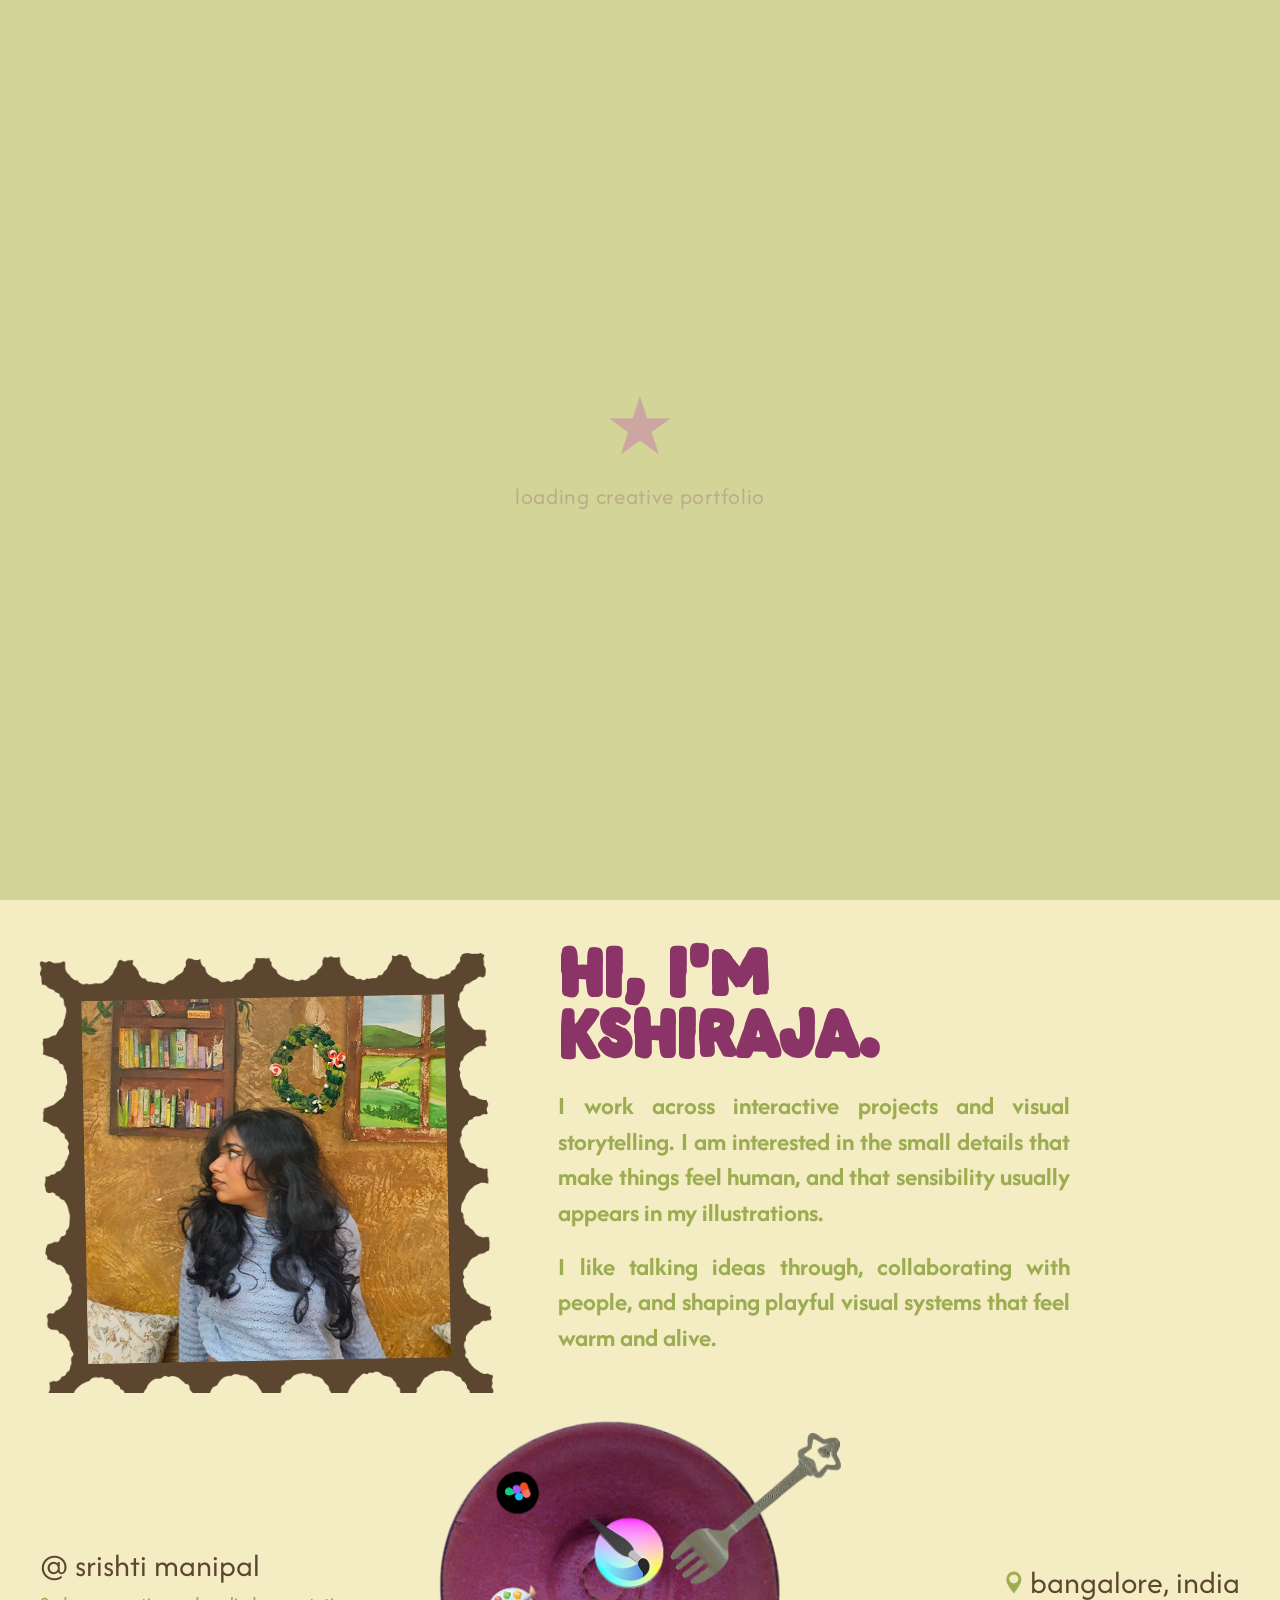
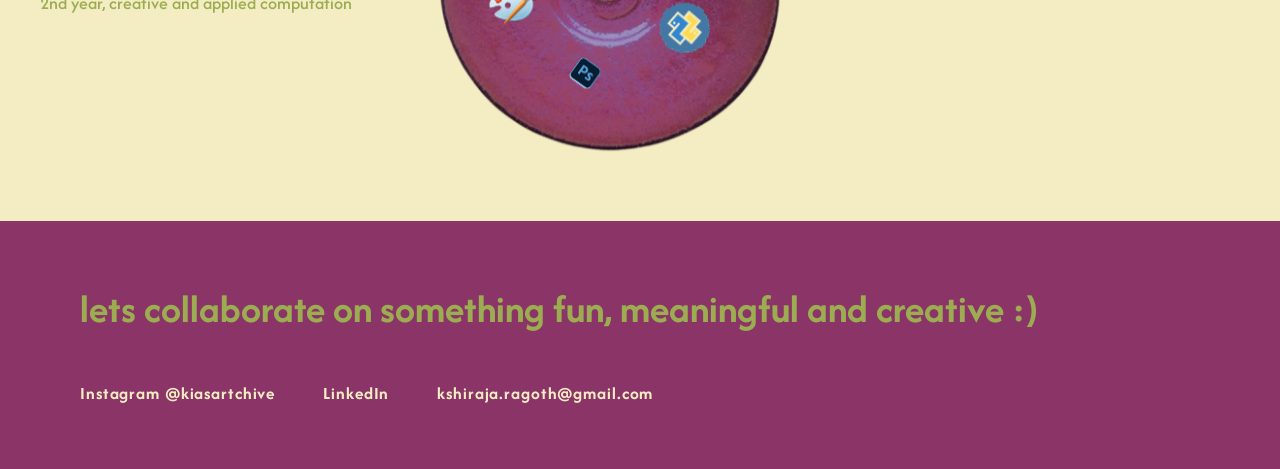
==== index.html @ 735f0ca9 "Initial commit - Portfolio website" ====
<!DOCTYPE html>
<html lang="en">
<head>
    <meta charset="UTF-8">
    <meta name="viewport" content="width=device-width, initial-scale=1.0">
    <title>Kshiraja | Portfolio</title>
    <link rel="preconnect" href="https://fonts.googleapis.com">
    <link rel="preconnect" href="https://fonts.gstatic.com" crossorigin>
    <link href="https://fonts.googleapis.com/css2?family=Afacad:wght@400;500;600;700&display=swap" rel="stylesheet">
    <link rel="preload" href="./fonts/HelloImperfectRegular.ttf" as="font" type="font/ttf" crossorigin>
    <link rel="stylesheet" href="styles.css">
</head>
<body>
    <div class="loader" id="loader" aria-hidden="true">
        <div class="loader-inner">
            <span class="loader-star">★</span>
            <p>loading creative portfolio</p>
        </div>
    </div>
    <div class="page-wipe" id="page-wipe" aria-hidden="true"></div>

    <main>
        <section class="landing" id="landing">
            <header class="landing-top">
                <p>creative portfolio</p>
                <p><img src="./assets/ui/location.png" alt="" aria-hidden="true">bangalore, india</p>
            </header>

            <div class="side-scroller-wrap" aria-hidden="true">
                <img src="./assets/ui/side scroller.png" alt="" class="side-scroller">
            </div>
            <div class="side-menu-overlay" aria-hidden="true">
                <span class="slot-label active" data-nav="home">Home</span>
                <span class="slot-label" data-nav="about">About</span>
                <a href="./works.html" class="slot-label slot-link" data-nav="works">Work</a>
                <span class="slot-label">Contact</span>
            </div>

            <div class="stars-layer" aria-hidden="true">
                <img src="./assets/ui/star.png" alt="" class="star star-a star-green">
                <img src="./assets/ui/star.png" alt="" class="star star-b">
                <img src="./assets/ui/star.png" alt="" class="star star-c">
                <img src="./assets/ui/star.png" alt="" class="star star-d star-green">
            </div>

            <div class="headline-wrap">
                <p class="headline-top">i &lt;3</p>
                <div class="headline-words">
                    <span class="typed-word" id="typed-word"></span><span class="type-caret" aria-hidden="true">|</span>
                </div>
            </div>

        </section>

        <section class="about-section" id="about">
            <div class="about-content">
                <div class="about-image-wrap reveal-about">
                    <img src="./assets/ui/frame.png" alt="About portrait in decorative frame" class="about-image">
                </div>
                <div class="about-copy reveal-about">
                    <h2>Hi, I'm Kshiraja.</h2>
                    <p>
                        I work across interactive projects and visual storytelling.
                        I am interested in the small details that make things feel human,
                        and that sensibility usually appears in my illustrations.
                    </p>
                    <p>
                        I like talking ideas through, collaborating with people,
                        and shaping playful visual systems that feel warm and alive.
                    </p>
                </div>
            </div>
        </section>

        <section class="profile-strip-section" id="profile-strip">
            <div class="profile-strip-content">
                <div class="strip-copy strip-copy-left reveal-strip">
                    <p class="strip-handle">@ srishti manipal</p>
                    <p class="strip-subtext">2nd year, creative and applied computation</p>
                </div>

                <div class="strip-plate-wrap reveal-strip">
                    <img src="./assets/ui/plate.png" alt="Decorative plate artwork with icons" class="strip-plate">
                </div>

                <div class="strip-copy strip-copy-right reveal-strip">
                    <p class="strip-location"><img src="./assets/ui/location.png" alt="" aria-hidden="true">bangalore, india</p>
                </div>
            </div>
        </section>

    <section class="contact-section" id="contact">
            <div class="contact-content">
                <div class="contact-header">
                    <h2 class="contact-title">lets collaborate on something fun, meaningful and creative :)</h2>
                </div>
                <div class="contact-links">
                    <a href="https://instagram.com/kiasartchive" target="_blank" class="contact-link" title="Instagram">
                        <span>Instagram @kiasartchive</span>
                    </a>
                    <a href="https://www.linkedin.com/in/kshiraja-ragothaman-50905a3a9/" target="_blank" class="contact-link" title="LinkedIn">
                        <span>LinkedIn</span>
                    </a>
                    <a href="mailto:kshiraja.ragoth@gmail.com" class="contact-link" title="Email">
                        <span>kshiraja.ragoth@gmail.com</span>
                    </a>
                </div>
            </div>
        </section>
    </main>
    <script src="https://cdn.jsdelivr.net/npm/gsap@3.12.5/dist/gsap.min.js"></script>
    <script src="script.js"></script>
</body>
</html>
---- styles.css ----
:root {
    --brown: #5c4630;
    --purple: #8b3468;
    --olive: #9cad51;
    --cream: #f4ecc3;
    --font-body: "Afacad", sans-serif;
    --font-display: "Hello Imperfect", "Afacad", sans-serif;
}

* {
    margin: 0;
    padding: 0;
    box-sizing: border-box;
}

html {
    font-size: 16px;
}

body {
    font-family: var(--font-body);
    background-color: var(--cream);
    color: var(--brown);
    overflow-x: hidden;
    min-height: 100dvh;
}

@font-face {
    font-family: "Hello Imperfect";
    src: url("./fonts/HelloImperfectRegular.ttf") format("truetype");
    font-weight: 400;
    font-style: normal;
    font-display: swap;
}

main {
    min-height: 100dvh;
    position: relative;
}

.landing {
    min-height: 100dvh;
    padding: clamp(1.2rem, 2.5vw, 2rem);
    position: relative;
    overflow: hidden;
}

.landing-top {
    display: flex;
    align-items: center;
    justify-content: center;
    gap: clamp(4rem, 22vw, 22rem);
    font-size: clamp(1.6rem, 1.7vw, 2.4rem);
    font-weight: 500;
    letter-spacing: 0.02em;
    color: var(--brown);
    position: relative;
    z-index: 2;
}

.landing-top p:last-child::before {
    content: none;
}

.landing-top p:last-child {
    display: flex;
    align-items: center;
    gap: 0.28rem;
}

.landing-top p:last-child img {
    width: 1.45rem;
    height: 1.45rem;
    object-fit: contain;
}

.side-scroller-wrap {
    position: fixed;
    left: -330px;
    top: 150px;
    width: 640px;
    height: 800px;
    transform: rotate(-80deg);
    transform-origin: center center;
    z-index: 2;
}

.side-scroller {
    width: 100%;
    height: 100%;
    object-fit: contain;
    transform: scaleX(-1);
}

.side-menu-overlay {
    position: fixed;
    inset: 0;
    pointer-events: none;
    z-index: 4;
}

.slot-link {
    pointer-events: auto;
    text-decoration: none;
    color: inherit;
}

.slot-label {
    position: absolute;
    left: 0;
    width: auto;
    height: auto;
    font-family: var(--font-display);
    font-size: 20px;
    font-weight: 400;
    text-transform: uppercase;
    letter-spacing: 0.03em;
    white-space: nowrap;
    color: var(--brown);
    z-index: 4;
}

.slot-label.active {
    color: var(--purple);
}

.slot-label:nth-child(1) { left: 21px; top: 364px; }
.slot-label:nth-child(2) { left: 92px; top: 435px; }
.slot-label:nth-child(3) { left: 125px; top: 527px; }
.slot-label:nth-child(4) { left: 105px; top: 625px; }
.slot-label:nth-child(4) { font-size: 15px; }

.stars-layer {
    position: absolute;
    inset: 0;
    z-index: 1;
}

.star {
    position: absolute;
    width: clamp(4.6rem, 5.4vw, 6rem);
    height: auto;
}

.star-green {
    filter: brightness(0) saturate(100%) invert(62%) sepia(10%) saturate(1768%) hue-rotate(31deg) brightness(95%) contrast(85%);
}

.star-a { top: 21.4%; left: 11.9%; }
.star-b { top: 23.4%; left: 66.3%; }
.star-c { top: 78.9%; left: 28%; }
.star-d { top: 66.1%; left: 84%; }

.headline-wrap {
    position: absolute;
    left: 50%;
    top: 53%;
    transform: translate(-50%, -50%);
    text-align: center;
    z-index: 3;
    width: min(88vw, 1200px);
}

.headline-top {
    font-size: clamp(3.8rem, 8vw, 8.4rem);
    color: var(--olive);
    line-height: 0.95;
    margin-bottom: 0.5rem;
    font-family: var(--font-body);
    font-weight: 500;
}

.headline-words {
    position: relative;
    height: clamp(4.6rem, 11vw, 10rem);
    display: flex;
    justify-content: center;
    align-items: baseline;
    gap: 0.25rem;
}

.typed-word {
    font-family: var(--font-display);
    text-transform: lowercase;
    font-size: clamp(5.5rem, 10.5vw, 12rem);
    line-height: 0.9;
    letter-spacing: 0.02em;
    color: var(--purple);
}

.type-caret {
    color: var(--purple);
    font-size: clamp(4.8rem, 9.6vw, 10.5rem);
    line-height: 0.9;
    animation: blink 1s step-end infinite;
}

.about-section {
    position: relative;
    min-height: 50dvh;
    background-color: var(--cream);
    padding: 2rem 2.5rem 1rem;
    overflow: hidden;
}

.about-content {
    width: min(1200px, 100%);
    margin: 0 auto;
    display: grid;
    grid-template-columns: 0.8fr 1.2fr;
    gap: 4rem;
    align-items: start;
    padding-top: 0.2rem;
}

.about-image-wrap {
    border-radius: 0;
    overflow: visible;
    border: none;
    background: transparent;
}

.about-image {
    width: 100%;
    display: block;
    height: auto;
}

.about-copy {
    padding-top: 0.8rem;
    max-width: 64ch;
}

.about-copy h2 {
    font-family: var(--font-display);
    font-size: clamp(3.4rem, 5.3vw, 5.4rem);
    color: var(--purple);
    line-height: 0.9;
    text-transform: uppercase;
}

.about-copy p {
    margin-top: 1.1rem;
    font-size: 1.6rem;
    line-height: 1.4;
    color: var(--olive);
    font-weight: 700;
    max-width: 64ch;
    text-align: justify;
}

.reveal-about {
    opacity: 0;
    transform: translateY(26px);
}

.reveal-about.is-visible {
    opacity: 1;
    transform: translateY(0);
    transition: opacity 700ms ease, transform 700ms ease;
}

.profile-strip-section {
    min-height: 46vh;
    background-color: var(--cream);
    padding: 0.35rem 2.5rem 3.4rem;
    margin-top: -0.8rem;
    position: relative;
}

.profile-strip-content {
    width: min(1280px, 100%);
    margin: 0 auto;
    display: grid;
    grid-template-columns: 1fr auto 1fr;
    align-items: center;
    gap: 2rem;
}

.strip-copy {
    color: var(--brown);
}

.strip-copy-left {
    justify-self: start;
}

.strip-copy-right {
    justify-self: end;
}

.strip-handle {
    font-size: clamp(2rem, 2.5vw, 2.9rem);
    line-height: 1;
}

.strip-subtext {
    margin-top: 0.55rem;
    font-size: clamp(1.05rem, 1.4vw, 1.5rem);
    color: var(--olive);
    font-weight: 500;
}

.strip-location {
    display: flex;
    align-items: center;
    gap: 0.28rem;
    font-size: clamp(2rem, 2.5vw, 2.9rem);
    line-height: 1;
}

.strip-location img {
    width: 1.45rem;
    height: 1.45rem;
    object-fit: contain;
}

.strip-plate-wrap {
    display: grid;
    place-items: center;
}

.strip-plate {
    width: min(455px, 42vw);
    height: auto;
    display: block;
    will-change: transform, filter;
}

.reveal-strip {
    opacity: 0;
    transform: translateY(28px);
}

.reveal-strip.is-visible {
    opacity: 1;
    transform: translateY(0);
    transition: opacity 700ms ease, transform 700ms ease;
}

.works-content {
    position: relative;
    z-index: 2;
    width: min(1240px, 100%);
    margin: 0 auto;
}

.works-header {
    max-width: 76ch;
}

.works-kicker {
    font-family: var(--font-display);
    font-size: clamp(2.4rem, 3.2vw, 3.8rem);
    color: var(--purple);
    line-height: 1;
}

.works-header h2 {
    margin-top: 0.35rem;
    font-family: var(--font-display);
    font-size: clamp(3rem, 4.7vw, 5.2rem);
    text-transform: uppercase;
    color: var(--brown);
    line-height: 0.95;
}

.works-header p {
    margin-top: 1rem;
    font-size: clamp(1.15rem, 1.45vw, 1.55rem);
    color: var(--brown);
    max-width: 54ch;
}

.works-body {
    margin-top: 2rem;
    display: grid;
    grid-template-columns: 0.95fr 1.05fr;
    gap: 2.5rem;
    align-items: center;
}

.works-folder-wrap {
    display: grid;
    place-items: center;
}

.works-folder {
    width: min(560px, 95%);
    height: auto;
    display: block;
    will-change: transform, filter;
}

.works-categories {
    display: grid;
    grid-template-columns: 1fr 1fr;
    gap: 0.95rem;
}

.work-chip {
    background-color: rgba(255, 255, 255, 0.42);
    border: 1.5px solid rgba(92, 70, 48, 0.28);
    border-radius: 16px;
    padding: 1rem 1rem 0.9rem;
    min-height: 108px;
}

.work-chip h3 {
    font-family: var(--font-display);
    font-size: clamp(1.3rem, 1.7vw, 1.95rem);
    text-transform: lowercase;
    color: var(--purple);
    line-height: 1;
}

.work-chip p {
    margin-top: 0.45rem;
    font-size: 1rem;
    color: var(--brown);
}

.reveal-works {
    opacity: 0;
    transform: translateY(30px);
}

.reveal-works.is-visible {
    opacity: 1;
    transform: translateY(0);
    transition: opacity 800ms ease, transform 800ms ease;
}

.works-page {
    background-color: var(--cream);
}

.works-page-main {
    min-height: 100dvh;
    padding: 1.4rem 2.5rem 2.8rem;
}

.works-ref-section {
    position: relative;
    min-height: calc(100dvh - 20px);
    display: grid;
    align-content: start;
    justify-items: center;
    padding-top: 3.4rem;
}

.works-ref-title {
    font-family: var(--font-display);
    font-size: clamp(4rem, 9vw, 6.8rem);
    color: var(--olive);
    letter-spacing: 0.02em;
    line-height: 1;
    position: relative;
    z-index: 2;
}

.works-ref-grid {
    margin-top: 4rem;
    width: min(1000px, 100%);
    display: grid;
    grid-template-columns: repeat(3, 1fr);
    gap: 3rem;
    position: relative;
    z-index: 2;
}

.works-ref-item {
    text-decoration: none;
    color: var(--brown);
    justify-self: center;
    text-align: center;
    transition: transform 0.3s ease;
}

.works-ref-item:hover {
    transform: translateY(-8px);
}

.folder-container {
    display: grid;
    place-items: center;
    margin-bottom: 1rem;
}

.works-ref-item img {
    width: min(240px, 100%);
    height: auto;
    display: block;
    filter: drop-shadow(0 8px 16px rgba(92, 70, 48, 0.15));
    transition: filter 0.3s ease, transform 0.3s ease;
}

.works-ref-item:hover img {
    filter: drop-shadow(0 12px 24px rgba(92, 70, 48, 0.25));
    transform: scale(1.05);
}

.works-ref-item p {
    margin: 0;
    font-size: clamp(2.2rem, 3vw, 3.2rem);
    font-weight: 600;
    line-height: 1;
    text-transform: lowercase;
    letter-spacing: 0.02em;
    color: var(--brown);
}

.worldbuilding-page {
    background-color: var(--cream);
}

.worldbuilding-page-main {
    min-height: 100dvh;
    padding: 1.4rem 2.5rem 2.8rem;
}

.worldbuilding-section {
    position: relative;
    min-height: calc(100dvh - 20px);
    padding-top: 3.4rem;
}

.worldbuilding-header {
    text-align: center;
    margin-bottom: 3rem;
}

.category-nav {
    display: flex;
    justify-content: center;
    gap: 2rem;
    margin-bottom: 3rem;
}

.back-link {
    display: inline-block;
    font-size: 1.2rem;
    color: var(--olive);
    text-decoration: none;
    margin-bottom: 1rem;
    transition: color 0.3s ease;
}

.back-link:hover {
    color: var(--purple);
}

.worldbuilding-title {
    font-family: var(--font-display);
    font-size: clamp(3.5rem, 6vw, 5.5rem);
    color: var(--purple);
    line-height: 1;
    margin-bottom: 0.5rem;
    text-transform: uppercase;
}

.worldbuilding-subtitle {
    font-size: clamp(1.3rem, 2vw, 1.8rem);
    color: var(--olive);
    font-weight: 500;
}


.category-item {
    font-family: "Afacad", sans-serif;
    font-size: clamp(1.2rem, 2vw, 1.6rem);
    color: var(--brown);
    text-transform: lowercase;
    cursor: pointer;
    transition: color 0.3s ease;
    position: relative;
    text-decoration: none;
}

.category-item a {
    text-decoration: none;
    color: inherit;
}

.category-item.active {
    color: var(--olive);
}

.progress-dots {
    display: flex;
    justify-content: center;
    gap: 1.5rem;
    margin-top: 1.5rem;
}

.dot {
    width: 10px;
    height: 10px;
    border-radius: 50%;
    background-color: var(--brown);
    transition: all 0.3s ease;
    text-decoration: none;
    display: block;
}

.dot:hover {
    transform: scale(1.2);
    background-color: var(--olive);
}

.dot.active {
    background-color: var(--olive);
    transform: scale(1.3);
}


.worldbuilding-content {
    max-width: 1200px;
    margin: 0 auto;
}

.character-description {
    text-align: center;
    max-width: 800px;
    margin: 0 auto 4rem auto;
}

.character-description p {
    font-size: 1.3rem;
    line-height: 1.6;
    color: var(--olive);
    font-weight: 500;
    text-align: justify;
}

.character-gallery {
    display: flex;
    flex-direction: column;
    align-items: center;
    gap: 0;
    margin-bottom: 4rem;
}

.gallery-item {
    margin-bottom: 2rem;
    transition: transform 0.3s ease;
}

.gallery-item img {
    width: 100%;
    max-width: 800px;
    height: auto;
    margin: 0 auto;
    display: block;
    cursor: pointer;
    border-radius: 8px;
}

.gallery-item p {
    display: none;
}

.additional-work h3 {
    font-family: var(--font-display);
    font-size: clamp(2rem, 3vw, 2.8rem);
    color: var(--brown);
    margin-bottom: 2rem;
    text-align: center;
}

.work-grid {
    display: grid;
    grid-template-columns: repeat(3, 1fr);
    gap: 2rem;
}

.work-item {
    text-align: center;
    transition: transform 0.3s ease;
}

.work-item img {
    width: 100%;
    height: auto;
    border-radius: 8px;
    box-shadow: 0 8px 16px rgba(92, 70, 48, 0.1);
    margin-bottom: 0.5rem;
}

.work-item p {
    font-size: 1.1rem;
    color: var(--brown);
    font-weight: 500;
    margin: 0;
}

.reveal-worldbuilding {
    opacity: 0;
    transform: translateY(30px);
}

.reveal-worldbuilding.is-visible {
    opacity: 1;
    transform: translateY(0);
    transition: opacity 800ms ease, transform 800ms ease;
}

.concept-page {
    background-color: var(--cream);
}

.concept-page-main {
    min-height: 100dvh;
    padding: 1.4rem 2.5rem 2.8rem;
}

.concept-section {
    position: relative;
    min-height: calc(100dvh - 20px);
    padding-top: 3.4rem;
}

.concept-header {
    text-align: center;
    margin-bottom: 3rem;
}

.concept-title {
    font-family: var(--font-display);
    font-size: clamp(3.5rem, 6vw, 5.5rem);
    color: var(--purple);
    line-height: 1;
    margin-bottom: 0.5rem;
    text-transform: uppercase;
}

.concept-content {
    max-width: 1200px;
    margin: 0 auto;
}

.concept-description {
    text-align: center;
    max-width: 800px;
    margin: 0 auto 4rem auto;
}

.concept-description p {
    font-size: 1.3rem;
    line-height: 1.6;
    color: var(--olive);
    font-weight: 500;
    text-align: justify;
}

.concept-gallery {
    display: flex;
    flex-direction: column;
    align-items: center;
    gap: 0;
    margin-bottom: 4rem;
}

.reveal-concept {
    opacity: 0;
    transform: translateY(30px);
}

.reveal-concept.is-visible {
    opacity: 1;
    transform: translateY(0);
    transition: opacity 800ms ease, transform 800ms ease;
}

.animation-page {
    background-color: var(--cream);
}

.animation-page-main {
    min-height: 100dvh;
    padding: 1.4rem 2.5rem 2.8rem;
}

.animation-section {
    position: relative;
    min-height: calc(100dvh - 20px);
    padding-top: 3.4rem;
}

.animation-header {
    text-align: center;
    margin-bottom: 3rem;
}

.animation-title {
    font-family: var(--font-display);
    font-size: clamp(3.5rem, 6vw, 5.5rem);
    color: var(--purple);
    line-height: 1;
    margin-bottom: 0.5rem;
    text-transform: uppercase;
}

.animation-content {
    max-width: 1200px;
    margin: 0 auto;
}

.animation-description {
    text-align: center;
    max-width: 800px;
    margin: 0 auto 4rem auto;
}

.animation-description p {
    font-size: 1.3rem;
    line-height: 1.6;
    color: var(--olive);
    font-weight: 500;
    text-align: justify;
}

.animation-video {
    display: flex;
    justify-content: center;
    margin-bottom: 4rem;
}

.video-container {
    max-width: 800px;
    width: 100%;
}

.animation-video-player {
    width: 100%;
    max-width: 800px;
    height: 450px;
    border-radius: 8px;
    box-shadow: 0 8px 16px rgba(92, 70, 48, 0.15);
    background: #000;
}

.reveal-animation {
    opacity: 0;
    transform: translateY(30px);
}

.reveal-animation.is-visible {
    opacity: 1;
    transform: translateY(0);
    transition: opacity 800ms ease, transform 800ms ease;
}

.illustrations-page {
    background-color: var(--cream);
}

.illustrations-page-main {
    min-height: 100dvh;
    padding: 1.4rem 2.5rem 2.8rem;
}

.illustrations-section {
    position: relative;
    min-height: calc(100dvh - 20px);
    padding-top: 3.4rem;
}

.illustrations-header {
    text-align: center;
    margin-bottom: 3rem;
}

.illustrations-title {
    font-family: var(--font-display);
    font-size: clamp(3.5rem, 6vw, 5.5rem);
    color: var(--purple);
    line-height: 1;
    margin-bottom: 0.5rem;
    text-transform: uppercase;
}

.illustrations-content {
    max-width: 1200px;
    margin: 0 auto;
}

.eyes-feature {
    margin-bottom: 3rem;
    text-align: center;
}

.eyes-gif {
    max-width: 600px;
    width: 100%;
    height: auto;
    border-radius: 8px;
}

.illustrations-grid {
    display: grid;
    grid-template-columns: repeat(3, minmax(200px, 1fr));
    grid-auto-rows: auto;
    gap: 1rem;
    max-width: 1000px;
    margin: 0 auto;
}

.illustration-item {
    position: relative;
    border-radius: 0;
    overflow: hidden;
    transition: transform 0.3s ease;
    cursor: pointer;
}

.illustration-item:hover {
    transform: translateY(-4px);
}

/* images behave properly */
.illustration-item img {
    width: 100%;
    height: auto;
    display: block;
}

/* Row 1 → square */
.illustration-item:nth-child(-n+3) img {
    aspect-ratio: 1 / 1;
    object-fit: cover;
}

/* Row 2 → tall */
.illustration-item:nth-child(n+4):nth-child(-n+6) img {
    aspect-ratio: 1 / 2; /* 300 x 600 feel */
    object-fit: cover;
}

/* Last row → full width */
.illustration-item:last-child {
    grid-column: 1 / -1;
}

.reveal-illustrations {
    opacity: 0;
    transform: translateY(30px);
}

.reveal-illustrations.is-visible {
    opacity: 1;
    transform: translateY(0);
    transition: opacity 800ms ease, transform 800ms ease;
}

@media (max-width: 768px) {
    .illustrations-grid {
        grid-template-columns: repeat(2, 1fr);
        gap: 1.5rem;
    }
    
    .illustration-item:nth-child(1),
    .illustration-item:nth-child(2),
    .illustration-item:nth-child(3) {
        height: 250px;
    }
    
    .illustration-item:nth-child(4),
    .illustration-item:nth-child(5),
    .illustration-item:nth-child(6) {
        height: 200px;
    }
    
    .illustration-item:nth-child(7) {
        grid-column: span 2;
        height: 300px;
    }
    
    .eyes-gif {
        max-width: 400px;
    }
}

@media (max-width: 480px) {
    .illustrations-grid {
        grid-template-columns: 1fr;
        gap: 1rem;
    }
    
    .illustration-item:nth-child(1),
    .illustration-item:nth-child(2),
    .illustration-item:nth-child(3) {
        height: 200px;
    }
    
    .illustration-item:nth-child(4),
    .illustration-item:nth-child(5),
    .illustration-item:nth-child(6) {
        height: 180px;
    }
    
    .illustration-item:nth-child(7) {
        grid-column: span 1;
        height: 250px;
    }
}

.lightbox {
    position: fixed;
    top: 0;
    left: 0;
    width: 100%;
    height: 100%;
    background: rgba(0, 0, 0, 0.9);
    display: flex;
    align-items: center;
    justify-content: center;
    z-index: 1000;
    cursor: pointer;
}

.lightbox-content {
    position: relative;
    max-width: 90vw;
    max-height: 90vh;
}

.lightbox-content img {
    width: 100%;
    height: auto;
    max-width: 100%;
    max-height: 90vh;
    object-fit: contain;
    border-radius: 8px;
}

.lightbox-close {
    position: absolute;
    top: -40px;
    right: 0;
    background: none;
    border: none;
    color: white;
    font-size: 2rem;
    cursor: pointer;
    padding: 0;
    width: 30px;
    height: 30px;
    display: flex;
    align-items: center;
    justify-content: center;
}

.page-wipe {
    position: fixed;
    inset: 0;
    background-color: var(--olive);
    transform: scaleY(0);
    transform-origin: top;
    z-index: 120;
    pointer-events: none;
}

.loader {
    position: fixed;
    inset: 0;
    z-index: 99;
    background-color: var(--olive);
    display: grid;
    place-items: center;
}

.loader-inner {
    text-align: center;
    color: var(--brown);
}

.loader-star {
    display: block;
    font-size: 5rem;
    color: var(--purple);
    line-height: 1;
}

.loader-inner p {
    margin-top: 0.8rem;
    font-size: 1.45rem;
    letter-spacing: 0.03em;
}

@media (max-width: 1024px) {
    .landing-top {
        justify-content: space-between;
        gap: 1rem;
        padding-inline: 3.8rem;
    }

    .side-scroller-wrap {
        left: -320px;
        top: 204px;
        width: 640px;
        height: 800px;
    }
}

@media (max-width: 768px) {
    .landing {
        min-height: 100svh;
    }

    .landing-top {
        font-size: 1.4rem;
        padding-inline: 0;
        justify-content: space-between;
    }

    .side-scroller-wrap {
        display: none;
    }

    .star {
        width: 3.4rem;
    }

    .star-a { top: 24%; left: 8%; }
    .star-b { top: 22%; left: 75%; }
    .star-c { top: 72%; left: 22%; }
    .star-d { top: 62%; left: 78%; }

    .headline-wrap {
        top: 54%;
    }

    .headline-words {
        height: clamp(3.8rem, 12vw, 7rem);
    }

    .about-section {
        padding: 1.6rem 1rem 1rem;
    }

    .about-content {
        grid-template-columns: 1fr;
        gap: 1.5rem;
    }

    .about-copy p {
        font-size: 1.25rem;
        max-width: 100%;
    }

    .profile-strip-section {
        margin-top: 0;
        padding: 0.35rem 1rem 2.5rem;
    }

    .profile-strip-content {
        grid-template-columns: 1fr;
        text-align: center;
        gap: 1rem;
    }

    .strip-copy-left,
    .strip-copy-right {
        justify-self: center;
    }

    .strip-location {
        justify-content: center;
    }

    .strip-plate {
        width: min(340px, 78vw);
    }

    .works-page-main {
        padding: 1.1rem 1rem 2.2rem;
    }

    .works-ref-section {
        padding-top: 2rem;
        min-height: auto;
    }

    .works-ref-grid {
        margin-top: 2.5rem;
        grid-template-columns: 1fr;
        gap: 2rem;
        max-width: 400px;
        margin-left: auto;
        margin-right: auto;
    }

    .works-ref-item img {
        width: min(200px, 70vw);
    }

    .works-ref-item p {
        font-size: clamp(1.8rem, 4vw, 2.4rem);
    }

    .worldbuilding-page-main {
        padding: 1.1rem 1rem 2.2rem;
    }

    .worldbuilding-section {
        padding-top: 2rem;
        min-height: auto;
    }

    .worldbuilding-header {
        margin-bottom: 2rem;
    }

    .worldbuilding-title {
        font-size: clamp(2.5rem, 6vw, 3.5rem);
    }

    .character-showcase {
        grid-template-columns: 1fr;
        gap: 2rem;
        margin-bottom: 3rem;
    }

    .character-main-image {
        max-width: 300px;
    }

    .character-gallery {
        grid-template-columns: 1fr;
        gap: 1.5rem;
        margin-bottom: 3rem;
    }

    .category-nav {
        gap: 1.5rem;
        margin-top: 1.5rem;
    }

    .category-item {
        font-size: clamp(1rem, 3vw, 1.3rem);
    }

    .work-grid {
        grid-template-columns: 1fr;
        gap: 1.5rem;
    }
}

@keyframes blink {
    0%, 45% { opacity: 1; }
    46%, 100% { opacity: 0; }
}

@media (prefers-reduced-motion: reduce) {
    * {
        animation: none !important;
        transition: none !important;
    }
}

.interactions-page {
    background-color: var(--cream);
}

.interactions-page-main {
    min-height: 100dvh;
    padding: 1.4rem 2.5rem 2.8rem;
}

.interactions-section {
    position: relative;
    min-height: calc(100dvh - 20px);
    padding-top: 3.4rem;
}

.interactions-header {
    text-align: center;
    margin-bottom: 3rem;
}

.interactions-title {
    font-family: var(--font-display);
    font-size: clamp(3.5rem, 6vw, 5.5rem);
    color: var(--purple);
    line-height: 1;
    margin-bottom: 0.5rem;
    text-transform: uppercase;
}

.interactions-content {
    max-width: 1200px;
    margin: 0 auto;
}

.interactions-description {
    text-align: center;
    margin-bottom: 4rem;
}

.interactions-description p {
    font-family: "Afacad", sans-serif;
    font-size: 1.8rem;
    color: var(--brown);
    line-height: 1.6;
}

.interactions-buttons {
    display: flex;
    gap: 10rem;
    justify-content: center;
    align-items: center;
    margin-bottom: 4rem;
}

.game-button-group {
    display: flex;
    flex-direction: column;
    align-items: center;
    gap: 1.5rem;
    min-height: 400px; /* Ensure equal height */
}

.asset-btn {
    background: none;
    border: none;
    padding: 0;
    cursor: pointer;
    transition: transform 0.3s ease;
    display: inline-block;
    text-decoration: none;
}

.asset-btn:hover {
    transform: translateY(-8px);
}

.asset-btn-image {
    width: 280px;
    height: auto;
    display: block;
}

.game-button-group:nth-child(2) .asset-btn-image {
    width: 320px;
}

.game-description {
    text-align: center;
    max-width: 500px;
}

.game-description h3 {
    font-family: "Afacad", sans-serif;
    font-size: 2rem;
    font-weight: bold;
    color: var(--olive);
    margin-bottom: 0.5rem;
}

.game-description p {
    font-family: "Afacad", sans-serif;
    font-size: 1.4rem;
    font-weight: bold;
    color: var(--brown);
    line-height: 1.5;
}

.placeholder-btn {
    opacity: 0.7;
}

.placeholder-btn:hover {
    opacity: 1;
}



.reveal-interactions {
    opacity: 0;
    transform: translateY(30px);
}

.reveal-interactions.is-visible {
    opacity: 1;
    transform: translateY(0);
    transition: opacity 800ms ease, transform 800ms ease;
}

@media (max-width: 768px) {
    .interactions-buttons {
        flex-direction: column;
        align-items: center;
        gap: 1.5rem;
    }
    
    .interaction-btn {
        width: 100%;
        max-width: 300px;
    }
    
    .game-header {
        padding: 1rem;
    }
    
    .game-header h2 {
        font-size: 1.2rem;
    }
    
    #game-canvas {
        max-width: 100%;
        height: auto;
    }
}

/* Contact Section */
.contact-section {
    background-color: var(--purple);
    padding: 4rem 0 0 0;
    width: 100vw;
    margin: 0;
    box-sizing: border-box;
    position: relative;
    left: 50%;
    right: 50%;
    margin-left: -50vw;
    margin-right: -50vw;
}

/* Remove default body and html margins to eliminate white space */
body, html {
    margin: 0;
    padding: 0;
    height: 100%;
}

/* Ensure main element doesn't add extra space */
main {
    display: block;
}

.contact-content {
    max-width: 1200px;
    margin: 0 auto;
    padding: 0 2.5rem 4rem 2.5rem;
    display: flex;
    flex-direction: column;
    align-items: flex-start;
    justify-content: center;
}

.contact-header {
    text-align: left;
    margin-bottom: 3rem;
}

.contact-title {
    font-family: "Afacad", sans-serif;
    font-size: 2.5rem;
    font-weight: bold;
    color: var(--olive);
    margin-bottom: 0;
    line-height: 1.2;
}

.contact-subtitle {
    font-family: "Afacad", sans-serif;
    font-size: 1.2rem;
    color: var(--brown);
    opacity: 0.8;
    line-height: 1.6;
    margin-bottom: 0;
}

.contact-links {
    display: flex;
    gap: 3rem;
    align-items: center;
    flex-wrap: wrap;
}

.contact-link {
    display: flex;
    align-items: center;
    gap: 0.5rem;
    text-decoration: none;
    color: var(--cream);
    transition: transform 0.3s ease;
    font-family: "Afacad", sans-serif;
    font-size: 1.1rem;
}

.contact-link:hover {
    transform: translateY(-8px);
}

.contact-icon {
    width: 60px;
    height: 60px;
    object-fit: contain;
    filter: brightness(0) invert(1);
    opacity: 0.9;
    transition: opacity 0.3s ease;
}

.contact-link:hover .contact-icon {
    opacity: 1;
}

.contact-link span {
    font-family: var(--font-body);
    font-size: 1.1rem;
    font-weight: bold;
    letter-spacing: 0.05em;
    font-weight: bold;
}
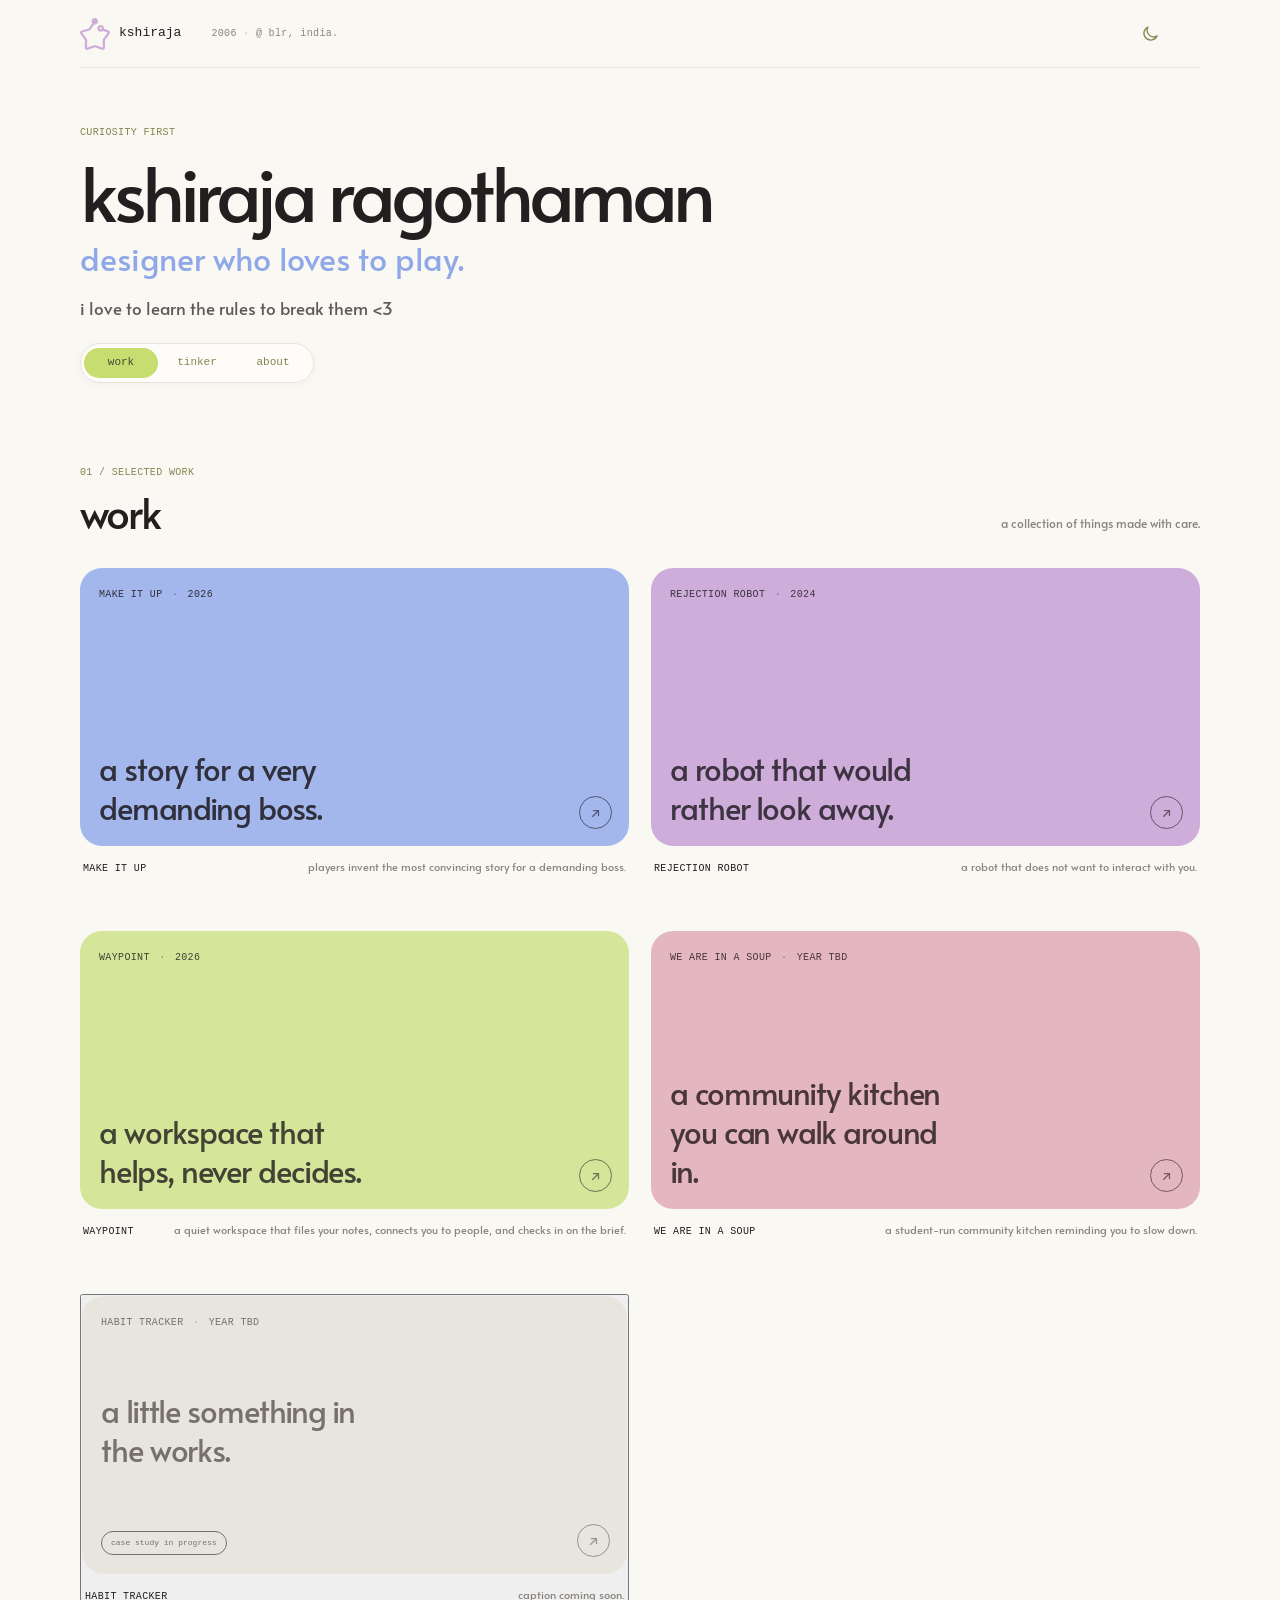
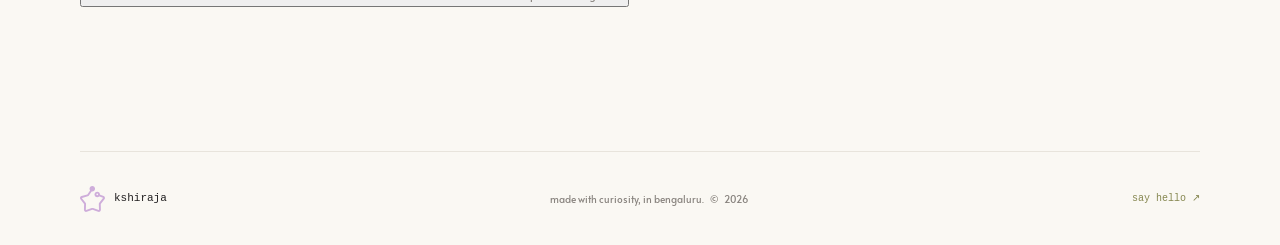
==== commit 6a9d0ff8: "Polish portfolio case study presentation Co-authored-by: Copilot <223556219+Copilot@users.noreply.gi" ====
--- a/index.html
+++ b/index.html
@@ -1,114 +1,168 @@
-<!DOCTYPE html>
-<html lang="en">
-<head>
-    <meta charset="UTF-8">
-    <meta name="viewport" content="width=device-width, initial-scale=1.0">
-    <title>Kshiraja | Portfolio</title>
-    <link rel="preconnect" href="https://fonts.googleapis.com">
-    <link rel="preconnect" href="https://fonts.gstatic.com" crossorigin>
-    <link href="https://fonts.googleapis.com/css2?family=Afacad:wght@400;500;600;700&display=swap" rel="stylesheet">
-    <link rel="preload" href="./fonts/HelloImperfectRegular.ttf" as="font" type="font/ttf" crossorigin>
-    <link rel="stylesheet" href="styles.css">
-</head>
-<body>
-    <div class="loader" id="loader" aria-hidden="true">
-        <div class="loader-inner">
-            <span class="loader-star">★</span>
-            <p>loading creative portfolio</p>
-        </div>
+<!doctype html>
+<html lang="en" data-theme="light">
+  <head>
+    <meta charset="utf-8" />
+    <meta name="viewport" content="width=device-width, initial-scale=1" />
+    <meta
+      name="description"
+      content="Kshiraja Ragothaman | designer who loves to play."
+    />
+    <meta name="theme-color" content="#faf8f3" />
+    <title>Kshiraja Ragothaman | Designer who loves to play</title>
+    <script>
+      const savedTheme = localStorage.getItem("kshiraja-theme");
+      if (savedTheme === "light" || savedTheme === "dark") {
+        document.documentElement.dataset.theme = savedTheme;
+      }
+    </script>
+    <link rel="icon" href="assets/star.svg" type="image/svg+xml" />
+    <link rel="preconnect" href="https://fonts.googleapis.com" />
+    <link rel="preconnect" href="https://fonts.gstatic.com" crossorigin />
+    <link
+      href="https://fonts.googleapis.com/css2?family=Alata&family=Cousine:wght@400;700&display=swap"
+      rel="stylesheet"
+    />
+    <link rel="stylesheet" href="styles.css" />
+    <script src="script.js" defer></script>
+  </head>
+  <body>
+    <div class="page-loader" role="status" aria-label="Loading portfolio">
+      <span class="loader-star" aria-hidden="true"></span>
+      <span class="loader-name">kshiraja</span>
+      <span class="loader-track"><span></span></span>
     </div>
-    <div class="page-wipe" id="page-wipe" aria-hidden="true"></div>
+    <div class="night-sky" aria-hidden="true"></div>
+    <div class="custom-cursor" aria-hidden="true"></div>
+    <div class="scroll-progress" aria-hidden="true"></div>
+    <div class="page-shell">
+      <header class="site-header site-header--home">
+        <a class="wordmark" href="index.html" aria-label="Kshiraja, home">
+          <img class="star-mark" src="assets/star.svg" alt="" />
+          <span>kshiraja</span>
+        </a>
+        <p class="header-location">2006 <span>·</span> @ blr, india.</p>
+        <button class="theme-toggle"
+          type="button"
+          aria-label="Switch to dark mode"
+          aria-pressed="false"
+        >
+          <svg class="icon icon-moon" viewBox="0 0 24 24" aria-hidden="true">
+            <path d="M20.2 15.1A8.3 8.3 0 0 1 8.9 3.8 8.6 8.6 0 1 0 20.2 15.1Z" />
+          </svg>
+          <svg class="icon icon-sun" viewBox="0 0 24 24" aria-hidden="true">
+            <circle cx="12" cy="12" r="4" />
+            <path d="M12 2v2m0 16v2M4.93 4.93l1.41 1.41m11.32 11.32 1.41 1.41M2 12h2m16 0h2M4.93 19.07l1.41-1.41M17.66 6.34l1.41-1.41" />
+          </svg>
+        </button>
+      </header>
 
-    <main>
-        <section class="landing" id="landing">
-            <header class="landing-top">
-                <p>creative portfolio</p>
-                <p><img src="./assets/ui/location.png" alt="" aria-hidden="true">bangalore, india</p>
-            </header>
-
-            <div class="side-scroller-wrap" aria-hidden="true">
-                <img src="./assets/ui/side scroller.png" alt="" class="side-scroller">
-            </div>
-            <div class="side-menu-overlay" aria-hidden="true">
-                <span class="slot-label active" data-nav="home">Home</span>
-                <span class="slot-label" data-nav="about">About</span>
-                <a href="./works.html" class="slot-label slot-link" data-nav="works">Work</a>
-                <span class="slot-label">Contact</span>
-            </div>
-
-            <div class="stars-layer" aria-hidden="true">
-                <img src="./assets/ui/star.png" alt="" class="star star-a star-green">
-                <img src="./assets/ui/star.png" alt="" class="star star-b">
-                <img src="./assets/ui/star.png" alt="" class="star star-c">
-                <img src="./assets/ui/star.png" alt="" class="star star-d star-green">
-            </div>
-
-            <div class="headline-wrap">
-                <p class="headline-top">i &lt;3</p>
-                <div class="headline-words">
-                    <span class="typed-word" id="typed-word"></span><span class="type-caret" aria-hidden="true">|</span>
-                </div>
-            </div>
-
+      <main>
+        <section class="home-hero reveal" aria-labelledby="home-title">
+          <p class="eyebrow">curiosity first</p>
+          <h1 id="home-title">kshiraja ragothaman</h1>
+          <p class="hero-subtitle">designer who loves to play.</p>
+          <p class="hero-description">i love to learn the rules to break them &lt;3</p>
+          <nav class="site-nav page-switcher" aria-label="Main navigation">
+            <a class="nav-link is-active" href="index.html" aria-current="page">work</a>
+            <a class="nav-link" href="tinker.html">tinker</a>
+            <a class="nav-link" href="about.html">about</a>
+            <span class="nav-indicator" aria-hidden="true"></span>
+          </nav>
         </section>
 
-        <section class="about-section" id="about">
-            <div class="about-content">
-                <div class="about-image-wrap reveal-about">
-                    <img src="./assets/ui/frame.png" alt="About portrait in decorative frame" class="about-image">
-                </div>
-                <div class="about-copy reveal-about">
-                    <h2>Hi, I'm Kshiraja.</h2>
-                    <p>
-                        I work across interactive projects and visual storytelling.
-                        I am interested in the small details that make things feel human,
-                        and that sensibility usually appears in my illustrations.
-                    </p>
-                    <p>
-                        I like talking ideas through, collaborating with people,
-                        and shaping playful visual systems that feel warm and alive.
-                    </p>
-                </div>
+        <section class="section work-section" id="work" aria-labelledby="work-title">
+          <div class="section-heading reveal">
+            <div>
+              <p class="eyebrow section-kicker">01 / selected work</p>
+              <h2 id="work-title">work</h2>
             </div>
+            <p class="section-note">a collection of things made with care.</p>
+          </div>
+
+          <div class="project-grid">
+            <a class="project-card reveal" href="make-it-up.html" aria-label="View the Make It Up case study">
+              <span class="project-color project-color--blue">
+                <span class="project-index">make it up <span>·</span> 2026</span>
+                <span class="project-card-title">a story for a very demanding boss.</span>
+                <span class="project-card-arrow" aria-hidden="true">↗</span>
+                <span class="project-hover-label">view case study</span>
+              </span>
+              <span class="project-meta">
+                <span class="project-overline">make it up</span>
+                <span class="project-description">players invent the most convincing story for a demanding boss.</span>
+              </span>
+            </a>
+
+            <a class="project-card reveal" href="rejection-robot.html" aria-label="View the Rejection Robot case study">
+              <span class="project-color project-color--lilac">
+                <span class="project-index">rejection robot <span>·</span> 2024</span>
+                <span class="project-card-title">a robot that would rather look away.</span>
+                <span class="project-card-arrow" aria-hidden="true">↗</span>
+                <span class="project-hover-label">view case study</span>
+              </span>
+              <span class="project-meta">
+                <span class="project-overline">rejection robot</span>
+                <span class="project-description">a robot that does not want to interact with you.</span>
+              </span>
+            </a>
+
+            <a class="project-card reveal" href="waypoint.html" aria-label="View the Waypoint case study">
+              <span class="project-color project-color--lime">
+                <span class="project-index">waypoint <span>·</span> 2026</span>
+                <span class="project-card-title">a workspace that helps, never decides.</span>
+                <span class="project-card-arrow" aria-hidden="true">↗</span>
+                <span class="project-hover-label">view case study</span>
+              </span>
+              <span class="project-meta">
+                <span class="project-overline">waypoint</span>
+                <span class="project-description">a quiet workspace that files your notes, connects you to people, and checks in on the brief.</span>
+              </span>
+            </a>
+
+            <a class="project-card reveal" href="we-are-in-a-soup.html" aria-label="View the We Are in a Soup case study">
+              <span class="project-color project-color--rose">
+                <span class="project-index">we are in a soup <span>·</span> year tbd</span>
+                <span class="project-card-title">a community kitchen you can walk around in.</span>
+                <span class="project-card-arrow" aria-hidden="true">↗</span>
+                <span class="project-hover-label">view case study</span>
+              </span>
+              <span class="project-meta">
+                <span class="project-overline">we are in a soup</span>
+                <span class="project-description">a student-run community kitchen reminding you to slow down.</span>
+              </span>
+            </a>
+
+            <button
+              class="project-card project-card--locked reveal"
+              type="button"
+              aria-disabled="true"
+              data-locked-project
+            >
+              <span class="project-color project-color--locked">
+                <span class="project-index">habit tracker <span>·</span> year tbd</span>
+                <span class="project-card-title">a little something in the works.</span>
+                <span class="project-card-arrow" aria-hidden="true">↗</span>
+                <span class="project-hover-label">coming soon</span>
+                <span class="locked-tag">case study in progress</span>
+              </span>
+              <span class="project-meta">
+                <span class="project-overline">habit tracker</span>
+                <span class="project-description">caption coming soon.</span>
+              </span>
+            </button>
+          </div>
         </section>
+      </main>
 
-        <section class="profile-strip-section" id="profile-strip">
-            <div class="profile-strip-content">
-                <div class="strip-copy strip-copy-left reveal-strip">
-                    <p class="strip-handle">@ srishti manipal</p>
-                    <p class="strip-subtext">2nd year, creative and applied computation</p>
-                </div>
+      <footer class="site-footer">
+        <a class="wordmark footer-mark" href="index.html">
+          <img class="star-mark" src="assets/star.svg" alt="" />
+          <span>kshiraja</span>
+        </a>
+        <p>made with curiosity, in bengaluru. <span>© <span data-year></span></span></p>
+        <a class="footer-email" href="mailto:hello@example.com">say hello <span aria-hidden="true">↗</span></a>
+      </footer>
+    </div>
 
-                <div class="strip-plate-wrap reveal-strip">
-                    <img src="./assets/ui/plate.png" alt="Decorative plate artwork with icons" class="strip-plate">
-                </div>
-
-                <div class="strip-copy strip-copy-right reveal-strip">
-                    <p class="strip-location"><img src="./assets/ui/location.png" alt="" aria-hidden="true">bangalore, india</p>
-                </div>
-            </div>
-        </section>
-
-    <section class="contact-section" id="contact">
-            <div class="contact-content">
-                <div class="contact-header">
-                    <h2 class="contact-title">lets collaborate on something fun, meaningful and creative :)</h2>
-                </div>
-                <div class="contact-links">
-                    <a href="https://instagram.com/kiasartchive" target="_blank" class="contact-link" title="Instagram">
-                        <span>Instagram @kiasartchive</span>
-                    </a>
-                    <a href="https://www.linkedin.com/in/kshiraja-ragothaman-50905a3a9/" target="_blank" class="contact-link" title="LinkedIn">
-                        <span>LinkedIn</span>
-                    </a>
-                    <a href="mailto:kshiraja.ragoth@gmail.com" class="contact-link" title="Email">
-                        <span>kshiraja.ragoth@gmail.com</span>
-                    </a>
-                </div>
-            </div>
-        </section>
-    </main>
-    <script src="https://cdn.jsdelivr.net/npm/gsap@3.12.5/dist/gsap.min.js"></script>
-    <script src="script.js"></script>
-</body>
+  </body>
 </html>
--- a/styles.css
+++ b/styles.css
@@ -1,1516 +1,2550 @@
 :root {
-    --brown: #5c4630;
-    --purple: #8b3468;
-    --olive: #9cad51;
-    --cream: #f4ecc3;
-    --font-body: "Afacad", sans-serif;
-    --font-display: "Hello Imperfect", "Afacad", sans-serif;
+  color-scheme: light;
+  --paper: #faf8f3;
+  --surface: #fffefa;
+  --surface-soft: #f1eee8;
+  --ink: #211f20;
+  --ink-soft: #5e5a5a;
+  --muted: #89847f;
+  --line: #e8e4dc;
+  --blue: #91a8e8;
+  --blue-soft: #dce2f2;
+  --lilac: #ceadda;
+  --lime: #c7dd70;
+  --olive: #85864f;
+  --rose: #dfa2b0;
+  --shadow-card: 0 12px 32px rgb(52 45 38 / 8%);
+  --shadow-float: 0 24px 70px rgb(35 31 30 / 16%);
+  --radius-card: 22px;
+  --radius-panel: 28px;
+  --radius-pill: 999px;
+  --page-width: 1120px;
+  --page-gutter: clamp(22px, 5vw, 72px);
+  --font-display: "Alata", "Trebuchet MS", sans-serif;
+  --font-mono: "Cousine", "Courier New", monospace;
+  --ease-out: cubic-bezier(0.22, 1, 0.36, 1);
+  --ease-smooth: cubic-bezier(0.2, 0.75, 0.25, 1);
+  --duration-fast: 160ms;
+  --duration-medium: 320ms;
+  --duration-slow: 480ms;
+}
+
+:root[data-theme="dark"] {
+  color-scheme: dark;
+  --paper: #211f24;
+  --surface: #2b282f;
+  --surface-soft: #34313a;
+  --ink: #faf6f0;
+  --ink-soft: #d3cad1;
+  --muted: #afa4ad;
+  --line: #49434c;
+  --blue: #a9bafa;
+  --blue-soft: #42435d;
+  --lilac: #9ce86d;
+  --lime: #d4e785;
+  --olive: #d2d49a;
+  --rose: #f1b1c2;
+  --shadow-card: 0 12px 32px rgb(0 0 0 / 22%);
+  --shadow-float: 0 24px 70px rgb(0 0 0 / 42%);
 }
 
 * {
-    margin: 0;
-    padding: 0;
-    box-sizing: border-box;
+  box-sizing: border-box;
 }
 
 html {
-    font-size: 16px;
+  scroll-behavior: smooth;
+  scroll-padding-top: 40px;
 }
 
 body {
-    font-family: var(--font-body);
-    background-color: var(--cream);
-    color: var(--brown);
-    overflow-x: hidden;
-    min-height: 100dvh;
-}
-
-@font-face {
-    font-family: "Hello Imperfect";
-    src: url("./fonts/HelloImperfectRegular.ttf") format("truetype");
-    font-weight: 400;
-    font-style: normal;
-    font-display: swap;
-}
-
-main {
-    min-height: 100dvh;
-    position: relative;
-}
-
-.landing {
-    min-height: 100dvh;
-    padding: clamp(1.2rem, 2.5vw, 2rem);
-    position: relative;
-    overflow: hidden;
-}
-
-.landing-top {
-    display: flex;
-    align-items: center;
-    justify-content: center;
-    gap: clamp(4rem, 22vw, 22rem);
-    font-size: clamp(1.6rem, 1.7vw, 2.4rem);
-    font-weight: 500;
-    letter-spacing: 0.02em;
-    color: var(--brown);
-    position: relative;
-    z-index: 2;
-}
-
-.landing-top p:last-child::before {
-    content: none;
-}
-
-.landing-top p:last-child {
-    display: flex;
-    align-items: center;
-    gap: 0.28rem;
-}
-
-.landing-top p:last-child img {
-    width: 1.45rem;
-    height: 1.45rem;
-    object-fit: contain;
-}
-
-.side-scroller-wrap {
-    position: fixed;
-    left: -330px;
-    top: 150px;
-    width: 640px;
-    height: 800px;
-    transform: rotate(-80deg);
-    transform-origin: center center;
-    z-index: 2;
-}
-
-.side-scroller {
-    width: 100%;
-    height: 100%;
-    object-fit: contain;
-    transform: scaleX(-1);
-}
-
-.side-menu-overlay {
-    position: fixed;
-    inset: 0;
-    pointer-events: none;
-    z-index: 4;
-}
-
-.slot-link {
-    pointer-events: auto;
-    text-decoration: none;
-    color: inherit;
-}
-
-.slot-label {
-    position: absolute;
-    left: 0;
-    width: auto;
-    height: auto;
-    font-family: var(--font-display);
-    font-size: 20px;
-    font-weight: 400;
-    text-transform: uppercase;
-    letter-spacing: 0.03em;
-    white-space: nowrap;
-    color: var(--brown);
-    z-index: 4;
-}
-
-.slot-label.active {
-    color: var(--purple);
-}
-
-.slot-label:nth-child(1) { left: 21px; top: 364px; }
-.slot-label:nth-child(2) { left: 92px; top: 435px; }
-.slot-label:nth-child(3) { left: 125px; top: 527px; }
-.slot-label:nth-child(4) { left: 105px; top: 625px; }
-.slot-label:nth-child(4) { font-size: 15px; }
-
-.stars-layer {
-    position: absolute;
-    inset: 0;
-    z-index: 1;
-}
-
-.star {
-    position: absolute;
-    width: clamp(4.6rem, 5.4vw, 6rem);
-    height: auto;
-}
-
-.star-green {
-    filter: brightness(0) saturate(100%) invert(62%) sepia(10%) saturate(1768%) hue-rotate(31deg) brightness(95%) contrast(85%);
-}
-
-.star-a { top: 21.4%; left: 11.9%; }
-.star-b { top: 23.4%; left: 66.3%; }
-.star-c { top: 78.9%; left: 28%; }
-.star-d { top: 66.1%; left: 84%; }
-
-.headline-wrap {
-    position: absolute;
-    left: 50%;
-    top: 53%;
-    transform: translate(-50%, -50%);
-    text-align: center;
-    z-index: 3;
-    width: min(88vw, 1200px);
-}
-
-.headline-top {
-    font-size: clamp(3.8rem, 8vw, 8.4rem);
-    color: var(--olive);
-    line-height: 0.95;
-    margin-bottom: 0.5rem;
-    font-family: var(--font-body);
-    font-weight: 500;
-}
-
-.headline-words {
-    position: relative;
-    height: clamp(4.6rem, 11vw, 10rem);
-    display: flex;
-    justify-content: center;
-    align-items: baseline;
-    gap: 0.25rem;
-}
-
-.typed-word {
-    font-family: var(--font-display);
-    text-transform: lowercase;
-    font-size: clamp(5.5rem, 10.5vw, 12rem);
-    line-height: 0.9;
-    letter-spacing: 0.02em;
-    color: var(--purple);
-}
-
-.type-caret {
-    color: var(--purple);
-    font-size: clamp(4.8rem, 9.6vw, 10.5rem);
-    line-height: 0.9;
-    animation: blink 1s step-end infinite;
+  position: relative;
+  min-width: 320px;
+  margin: 0;
+  overflow-x: hidden;
+  background: var(--paper);
+  color: var(--ink);
+  font-family: var(--font-display);
+  font-size: 16px;
+  line-height: 1.6;
+  -webkit-font-smoothing: antialiased;
+  transition:
+    background-color var(--duration-medium) var(--ease-smooth),
+    color var(--duration-medium) var(--ease-smooth);
+}
+
+::selection {
+  background: var(--blue-soft);
+  color: var(--ink);
+}
+
+a {
+  color: inherit;
+}
+
+button,
+a {
+  -webkit-tap-highlight-color: transparent;
+}
+
+button {
+  color: inherit;
+  font: inherit;
+}
+
+button:focus-visible,
+a:focus-visible,
+[tabindex="0"]:focus-visible {
+  outline: 3px solid var(--blue);
+  outline-offset: 4px;
+}
+
+.night-sky {
+  position: fixed;
+  z-index: 0;
+  inset: 0;
+  overflow: hidden;
+  opacity: 0;
+  pointer-events: none;
+  transition: opacity 450ms ease;
+}
+
+:root[data-theme="dark"] .night-sky {
+  opacity: 1;
+}
+
+.night-star {
+  position: absolute;
+  left: var(--star-left);
+  top: var(--star-top);
+  width: var(--star-size);
+  height: var(--star-size);
+  animation: star-twinkle 4.8s ease-in-out var(--star-delay) infinite alternate;
+}
+
+.night-star::before {
+  position: absolute;
+  inset: -100%;
+  border-radius: 50%;
+  background: radial-gradient(
+    circle,
+    rgb(236 255 168 / 72%) 0,
+    rgb(169 255 91 / 36%) 28%,
+    transparent 70%
+  );
+  content: "";
+  filter: blur(5px);
+}
+
+.night-star-core {
+  position: relative;
+  display: block;
+  width: 100%;
+  height: 100%;
+  background: #d7ff8c;
+  filter:
+    drop-shadow(0 0 4px #efffae)
+    drop-shadow(0 0 9px #b8ff6a)
+    drop-shadow(0 0 20px rgb(137 255 91 / 90%));
+  clip-path: polygon(
+    50% 0%, 61% 35%, 98% 35%, 68% 57%, 79% 94%,
+    50% 72%, 21% 94%, 32% 57%, 2% 35%, 39% 35%
+  );
+}
+
+.custom-cursor {
+  position: fixed;
+  z-index: 30;
+  top: 0;
+  left: 0;
+  width: 8px;
+  height: 8px;
+  border-radius: 1px;
+  background: var(--ink);
+  opacity: 0;
+  pointer-events: none;
+  transform: translate3d(var(--cursor-x, -100px), var(--cursor-y, -100px), 0)
+    translate(-50%, -50%);
+  transition:
+    width 180ms var(--ease-out),
+    height 180ms var(--ease-out),
+    background-color var(--duration-medium) ease,
+    opacity 120ms ease;
+}
+
+.custom-cursor.is-visible {
+  opacity: 1;
+}
+
+.custom-cursor.is-hovering {
+  width: 13px;
+  height: 13px;
+  background: var(--lilac);
+}
+
+@media (pointer: fine) {
+  html.has-custom-cursor,
+  html.has-custom-cursor body,
+  html.has-custom-cursor a,
+  html.has-custom-cursor button {
+    cursor: none;
+  }
+}
+
+@view-transition {
+  navigation: auto;
+}
+
+::view-transition-old(root) {
+  animation: page-out 220ms var(--ease-smooth) both;
+}
+
+::view-transition-new(root) {
+  animation: page-in 520ms var(--ease-out) both;
+}
+
+html.js .page-shell {
+  animation: content-arrive 620ms var(--ease-out) both;
+}
+
+.page-loader {
+  position: fixed;
+  z-index: 100;
+  inset: 0;
+  display: grid;
+  align-content: center;
+  justify-items: center;
+  gap: 12px;
+  background: var(--paper);
+  color: var(--ink);
+  opacity: 0;
+  visibility: hidden;
+  pointer-events: none;
+}
+
+html.js .page-loader {
+  opacity: 1;
+  visibility: visible;
+  pointer-events: auto;
+}
+
+.page-loader.is-leaving {
+  opacity: 0;
+  visibility: hidden;
+  transition:
+    opacity 260ms var(--ease-smooth),
+    visibility 0s linear 260ms;
+}
+
+.loader-star {
+  width: 56px;
+  height: 56px;
+  background: var(--lilac);
+  filter: drop-shadow(0 0 8px color-mix(in srgb, var(--lilac) 75%, transparent));
+  clip-path: polygon(
+    50% 0%, 61% 35%, 98% 35%, 68% 57%, 79% 94%,
+    50% 72%, 21% 94%, 32% 57%, 2% 35%, 39% 35%
+  );
+  animation: loader-sparkle 540ms var(--ease-out) both;
+}
+
+.loader-name {
+  color: var(--ink-soft);
+  font-family: var(--font-mono);
+  font-size: 11px;
+}
+
+.loader-track {
+  width: 105px;
+  height: 2px;
+  overflow: hidden;
+  background: var(--line);
+}
+
+.loader-track span {
+  display: block;
+  width: 38%;
+  height: 100%;
+  background: var(--lilac);
+  animation: loader-progress 550ms var(--ease-out) both;
+}
+
+.scroll-progress {
+  position: fixed;
+  z-index: 31;
+  inset: 0 auto auto 0;
+  width: 100%;
+  height: 3px;
+  background: var(--lilac);
+  transform: scaleX(0);
+  transform-origin: left center;
+  pointer-events: none;
+}
+
+.page-shell {
+  position: relative;
+  z-index: 1;
+  width: min(100% - var(--page-gutter) * 2, var(--page-width));
+  margin-inline: auto;
+}
+
+.site-header {
+  position: relative;
+  display: grid;
+  grid-template-columns: auto minmax(100px, 1fr) auto auto;
+  align-items: center;
+  gap: clamp(12px, 2.4vw, 30px);
+  min-height: 64px;
+  padding-block: 14px;
+  border-bottom: 1px solid var(--line);
+}
+
+.wordmark {
+  display: inline-flex;
+  align-items: center;
+  gap: 9px;
+  color: var(--ink);
+  font-family: var(--font-mono);
+  font-size: 13px;
+  text-decoration: none;
+}
+
+.star-mark {
+  display: block;
+  width: 30px;
+  height: 32px;
+  object-fit: contain;
+  transition: transform var(--duration-medium) var(--ease-out);
+}
+
+.wordmark:hover .star-mark {
+  transform: rotate(-10deg) scale(1.06);
+}
+
+.header-location {
+  justify-self: start;
+  margin: 0;
+  color: var(--muted);
+  font-family: var(--font-mono);
+  font-size: 10px;
+  letter-spacing: 0.035em;
+}
+
+.header-location span {
+  color: var(--lilac);
+}
+
+.site-nav {
+  position: relative;
+  display: flex;
+  align-items: center;
+  gap: 2px;
+  isolation: isolate;
+}
+
+.nav-indicator {
+  position: absolute;
+  z-index: -1;
+  top: 4px;
+  left: 0;
+  width: var(--indicator-width, 0);
+  height: calc(100% - 8px);
+  border-radius: var(--radius-pill);
+  background: var(--lime);
+  opacity: 0;
+  transform: translateX(var(--indicator-x, 0));
+  transition:
+    width 300ms var(--ease-out),
+    transform 300ms var(--ease-out),
+    opacity 150ms ease,
+    background-color var(--duration-medium) ease;
+}
+
+.site-nav.has-indicator .nav-indicator {
+  opacity: 1;
+}
+
+.nav-link {
+  min-width: 69px;
+  padding: 8px 13px;
+  border-radius: var(--radius-pill);
+  color: var(--olive);
+  font-family: var(--font-mono);
+  font-size: 11px;
+  text-align: center;
+  text-decoration: none;
+  transition:
+    color var(--duration-fast) ease,
+    background-color var(--duration-medium) var(--ease-smooth),
+    transform var(--duration-fast) ease;
+}
+
+.nav-link:hover {
+  transform: translateY(-1px);
+}
+
+.nav-link.is-active {
+  color: #464633;
+}
+
+:root[data-theme="dark"] .nav-link.is-active {
+  color: #31372a;
+}
+
+.theme-toggle {
+  display: grid;
+  width: 39px;
+  height: 39px;
+  padding: 0;
+  place-items: center;
+  border: 1px solid transparent;
+  border-radius: 50%;
+  background: transparent;
+  color: var(--olive);
+  cursor: pointer;
+  transition:
+    background-color var(--duration-medium) var(--ease-smooth),
+    border-color var(--duration-medium) var(--ease-smooth),
+    transform var(--duration-medium) var(--ease-out);
+}
+
+.theme-toggle:hover {
+  transform: rotate(-12deg);
+  border-color: var(--line);
+  background: var(--surface);
+}
+
+.icon {
+  width: 19px;
+  height: 19px;
+  fill: none;
+  stroke: currentColor;
+  stroke-linecap: round;
+  stroke-linejoin: round;
+  stroke-width: 1.7;
+}
+
+.icon-sun,
+:root[data-theme="dark"] .icon-moon {
+  display: none;
+}
+
+:root[data-theme="dark"] .icon-sun {
+  animation: icon-turn-in 380ms var(--ease-out) both;
+  display: block;
+}
+
+:root[data-theme="light"] .icon-moon,
+:root:not([data-theme]) .icon-moon {
+  animation: icon-turn-in 380ms var(--ease-out) both;
+}
+
+.theme-toggle {
+  transition:
+    background-color var(--duration-medium) var(--ease-smooth),
+    border-color var(--duration-medium) var(--ease-smooth),
+    color var(--duration-medium) ease,
+    transform var(--duration-medium) var(--ease-out);
+}
+
+h1,
+h2,
+h3,
+p,
+figure,
+blockquote {
+  margin-top: 0;
+}
+
+h1,
+h2,
+h3 {
+  font-weight: 400;
+}
+
+.eyebrow,
+.header-location,
+.project-index,
+.project-overline,
+.about-section-heading > .section-index,
+.about-facts {
+  font-family: var(--font-mono);
+  letter-spacing: 0.035em;
+}
+
+.eyebrow {
+  margin-bottom: 10px;
+  color: var(--olive);
+  font-size: 10px;
+  text-transform: uppercase;
+}
+
+.home-hero {
+  max-width: 750px;
+  padding-block: clamp(31px, 5vw, 57px) clamp(59px, 8vw, 82px);
+}
+
+.home-hero h1 {
+  margin-bottom: 5px;
+  font-size: clamp(40px, 7.3vw, 75px);
+  letter-spacing: -0.055em;
+  line-height: 1.08;
+}
+
+.hero-subtitle {
+  margin-bottom: 15px;
+  color: var(--blue);
+  font-size: clamp(22px, 3.6vw, 32px);
+  line-height: 1.35;
+}
+
+.hero-description {
+  margin-bottom: 0;
+  color: var(--ink-soft);
+  font-size: 17px;
+}
+
+.home-hero .page-switcher {
+  width: max-content;
+  margin-top: 21px;
+  padding: 3px;
+  border: 1px solid var(--line);
+  border-radius: var(--radius-pill);
+  background: color-mix(in srgb, var(--surface) 74%, transparent);
+  box-shadow: 0 2px 8px rgb(52 45 38 / 4%);
+}
+
+.home-hero .nav-link {
+  min-width: 74px;
+  padding-block: 7px;
+  font-size: 11px;
+  transition:
+    color var(--duration-fast) ease,
+    transform var(--duration-medium) var(--ease-out);
+}
+
+.section {
+  padding-bottom: clamp(84px, 12vw, 144px);
+  scroll-margin-top: 34px;
+}
+
+.section-heading,
+.about-section-heading {
+  display: flex;
+  align-items: end;
+  justify-content: space-between;
+  gap: 20px;
+  margin-bottom: 31px;
+}
+
+.section-heading h2 {
+  margin-bottom: 0;
+  font-size: clamp(30px, 4vw, 42px);
+  letter-spacing: -0.045em;
+  line-height: 1.2;
+}
+
+.section-kicker {
+  margin-bottom: 6px;
+}
+
+.section-note {
+  max-width: 275px;
+  margin-bottom: 4px;
+  color: var(--muted);
+  font-size: 12px;
+  text-align: right;
+}
+
+.project-grid {
+  display: grid;
+  grid-template-columns: repeat(2, minmax(0, 1fr));
+  gap: clamp(31px, 5vw, 54px) 22px;
+}
+
+.project-card {
+  display: block;
+  min-width: 0;
+  padding: 0;
+  color: inherit;
+  font: inherit;
+  text-align: left;
+  text-decoration: none;
+}
+
+.project-color {
+  position: relative;
+  display: flex;
+  min-height: 250px;
+  flex-direction: column;
+  justify-content: space-between;
+  overflow: hidden;
+  padding: 19px;
+  border-radius: var(--radius-card);
+  text-align: left;
+  transition:
+    border-radius var(--duration-medium) var(--ease-smooth),
+    box-shadow var(--duration-medium) var(--ease-smooth),
+    transform var(--duration-medium) var(--ease-out);
+}
+
+.project-card:hover .project-color,
+.project-card:focus-visible .project-color {
+  transform: translateY(-3px);
+  border-radius: 27px;
+  box-shadow: var(--shadow-card);
+}
+
+.project-color--blue {
+  background: #a4b7ed;
+  color: #302f3c;
+}
+
+.project-color--lilac {
+  background: #ceadda;
+  color: #3d3341;
+}
+
+.project-color--lime {
+  background: #d5e59a;
+  color: #424334;
+}
+
+.project-color--rose {
+  background: #e4b7c0;
+  color: #49353c;
+}
+
+.project-color--locked {
+  background: #e8e5de;
+  color: #77716c;
+}
+
+:root[data-theme="dark"] .project-color--locked {
+  background: #37343a;
+  color: #c5bcc5;
+}
+
+:root[data-theme="dark"] .project-color--blue {
+  background: #6d79aa;
+  color: #fffaf4;
+}
+
+:root[data-theme="dark"] .project-color--lilac {
+  background: #887491;
+  color: #fffaf4;
+}
+
+:root[data-theme="dark"] .project-color--lime {
+  background: #727a48;
+  color: #fffbed;
+}
+
+:root[data-theme="dark"] .project-color--rose {
+  background: #8f6572;
+  color: #fff5f4;
+}
+
+.project-index {
+  font-size: 10px;
+  text-transform: uppercase;
+}
+
+.project-index span {
+  padding-inline: 3px;
+  opacity: 0.55;
+}
+
+.project-card-title {
+  max-width: 280px;
+  font-size: clamp(22px, 3.2vw, 31px);
+  letter-spacing: -0.035em;
+  line-height: 1.25;
+}
+
+.project-card-arrow {
+  position: absolute;
+  right: 17px;
+  bottom: 17px;
+  display: grid;
+  width: 33px;
+  height: 33px;
+  place-items: center;
+  border: 1px solid currentColor;
+  border-radius: 50%;
+  font-size: 15px;
+  opacity: 0.72;
+  transition:
+    opacity var(--duration-fast) ease,
+    transform var(--duration-medium) var(--ease-out);
+}
+
+.project-card:hover .project-card-arrow,
+.project-card:focus-visible .project-card-arrow {
+  transform: rotate(45deg);
+  opacity: 1;
+}
+
+.project-hover-label {
+  position: absolute;
+  right: 57px;
+  bottom: 21px;
+  padding: 7px 12px;
+  border: 1px solid currentColor;
+  border-radius: var(--radius-pill);
+  font-family: var(--font-mono);
+  font-size: 9px;
+  opacity: 0;
+  transform: translateX(7px);
+  transition:
+    opacity var(--duration-medium) ease,
+    transform var(--duration-medium) var(--ease-out);
+}
+
+.project-card:hover .project-hover-label,
+.project-card:focus-visible .project-hover-label {
+  opacity: 1;
+  transform: translateX(0);
+}
+
+.locked-tag {
+  align-self: flex-start;
+  padding: 5px 9px;
+  border: 1px solid currentColor;
+  border-radius: var(--radius-pill);
+  font-family: var(--font-mono);
+  font-size: 8px;
+}
+
+.project-meta {
+  display: flex;
+  align-items: baseline;
+  justify-content: space-between;
+  gap: 12px;
+  padding: 12px 3px 0;
+}
+
+.project-overline {
+  margin: 0;
+  color: var(--ink);
+  font-size: 10px;
+  text-transform: uppercase;
+}
+
+.project-description {
+  margin: 0;
+  color: var(--muted);
+  font-size: 11px;
+}
+
+.site-footer {
+  display: flex;
+  min-height: 94px;
+  align-items: center;
+  justify-content: space-between;
+  gap: 18px;
+  border-top: 1px solid var(--line);
+  color: var(--muted);
+  font-size: 10px;
+}
+
+.footer-mark {
+  font-size: 11px;
+}
+
+.footer-mark .star-mark {
+  width: 25px;
+  height: 27px;
+}
+
+.site-footer > p {
+  margin: 0;
+  text-align: center;
+}
+
+.site-footer > p span {
+  margin-left: 4px;
+}
+
+.footer-email,
+.about-aside-link {
+  color: var(--olive);
+  font-family: var(--font-mono);
+  font-size: 10px;
+  text-decoration: none;
+}
+
+.footer-email span,
+.about-aside-link span {
+  display: inline-block;
+  transition: transform var(--duration-medium) var(--ease-out);
+}
+
+.footer-email:hover span,
+.about-aside-link:hover span {
+  transform: translate(2px, -2px);
+}
+
+.dialog-close {
+  position: sticky;
+  z-index: 2;
+  top: 12px;
+  float: right;
+  display: grid;
+  width: 37px;
+  height: 37px;
+  margin: 12px 12px -49px 0;
+  place-items: center;
+  border: 1px solid var(--line);
+  border-radius: 50%;
+  background: var(--surface);
+  color: var(--ink);
+}
+
+.dialog-close:hover {
+  background: var(--surface-soft);
+}
+
+.tinker-page {
+  padding-bottom: clamp(75px, 10vw, 110px);
+}
+
+.page-intro {
+  padding-block: clamp(64px, 8vw, 92px) 38px;
+}
+
+.page-intro h1 {
+  margin: 0 0 9px;
+  font-size: clamp(42px, 7vw, 68px);
+  letter-spacing: -0.05em;
+  line-height: 1.1;
+}
+
+.page-description {
+  max-width: 520px;
+  margin-bottom: 11px;
+  color: var(--ink-soft);
+  font-size: 15px;
+}
+
+.tinker-filters,
+.status-filters {
+  display: flex;
+  flex-wrap: wrap;
+  align-items: center;
+  gap: 7px;
+}
+
+.tinker-filters {
+  margin-bottom: 20px;
+}
+
+.status-filters {
+  margin: 0 0 22px;
+  padding-top: 15px;
+  border-top: 1px solid var(--line);
+}
+
+.filter-group-label {
+  margin-right: 4px;
+  color: var(--muted);
+  font-family: var(--font-mono);
+  font-size: 9px;
+  text-transform: uppercase;
+}
+
+.filter-chip {
+  padding: 6px 11px;
+  border: 1px solid var(--line);
+  border-radius: var(--radius-pill);
+  background: var(--surface);
+  color: var(--ink-soft);
+  font-family: var(--font-mono);
+  font-size: 9px;
+  transition:
+    border-color var(--duration-medium) ease,
+    background-color var(--duration-medium) ease,
+    color var(--duration-medium) ease;
+}
+
+.filter-chip:hover {
+  border-color: var(--lilac);
+}
+
+.filter-chip.is-selected {
+  border-color: var(--lime);
+  background: var(--lime);
+  color: #41432f;
+}
+
+.pinboard {
+  columns: 3;
+  column-gap: 17px;
+}
+
+.tinker-card {
+  position: relative;
+  display: block;
+  width: 100%;
+  height: 185px;
+  margin: 0 0 17px;
+  padding: 18px;
+  overflow: hidden;
+  break-inside: avoid;
+  border: 0;
+  border-radius: 18px;
+  background: var(--tile-color);
+  color: var(--tile-ink, #39343a);
+  text-align: left;
+  transition:
+    transform var(--duration-medium) var(--ease-out),
+    border-radius var(--duration-medium) var(--ease-smooth),
+    box-shadow var(--duration-medium) var(--ease-smooth);
+}
+
+.tinker-card[hidden] {
+  display: none;
+}
+
+.tinker-title {
+  position: relative;
+  z-index: 1;
+  margin: 2px 0 8px;
+  font-size: clamp(18px, 2.5vw, 25px);
+  letter-spacing: -0.035em;
+  line-height: 1.2;
+}
+
+.tinker-description {
+  position: relative;
+  z-index: 1;
+  margin: 0;
+  font-size: 12px;
+  line-height: 1.5;
+  opacity: 0;
+  transform: translateY(6px);
+  transition:
+    opacity var(--duration-medium) ease,
+    transform var(--duration-medium) var(--ease-out);
+}
+
+.tinker-card:hover .tinker-description,
+.tinker-card:focus-visible .tinker-description {
+  opacity: 1;
+  transform: translateY(0);
+}
+
+.tinker-card:hover,
+.tinker-card:focus-visible {
+  transform: translateY(-3px);
+  border-radius: 23px;
+  box-shadow: var(--shadow-card);
+}
+
+.tinker-tags {
+  position: absolute;
+  right: 12px;
+  bottom: 12px;
+  left: 12px;
+  display: flex;
+  flex-wrap: wrap;
+  gap: 4px;
+}
+
+.tinker-tags > span,
+.status-tag {
+  padding: 4px 7px;
+  border: 1px solid rgb(45 40 45 / 22%);
+  border-radius: var(--radius-pill);
+  font-family: var(--font-mono);
+  font-size: 8px;
+  line-height: 1.25;
+}
+
+.status-tag {
+  position: absolute;
+  top: 13px;
+  right: 12px;
+  opacity: 0.78;
+}
+
+.companion-actions {
+  position: absolute;
+  z-index: 3;
+  right: 11px;
+  bottom: 43px;
+  left: 11px;
+  display: flex;
+  flex-wrap: wrap;
+  gap: 6px;
+}
+
+.companion-cat {
+  position: absolute;
+  top: 37px;
+  right: 12px;
+  font-size: 19px;
+  line-height: 1;
+}
+
+.tinker-card:focus-visible .tinker-description,
+.tinker-card.is-expanded .tinker-description {
+  opacity: 1;
+  transform: translateY(0);
+}
+
+.companion-actions button,
+.companion-actions a {
+  padding: 5px 8px;
+  border: 1px solid rgb(45 40 45 / 27%);
+  border-radius: var(--radius-pill);
+  background: var(--tile-color);
+  color: var(--tile-ink, #39343a);
+  font-family: var(--font-mono);
+  font-size: 8px;
+  text-decoration: none;
+}
+
+.companion-actions button:hover,
+.companion-actions a:hover {
+  background: #fffefa;
+}
+
+.task-dialog {
+  position: fixed;
+  width: min(470px, calc(100% - 32px));
+  max-width: none;
+  padding: 0;
+  border: 1px solid var(--line);
+  border-radius: 25px;
+  background: var(--paper);
+  color: var(--ink);
+  box-shadow: var(--shadow-float);
+}
+
+.task-dialog::backdrop {
+  background: rgb(26 23 25 / 50%);
+  backdrop-filter: blur(5px);
+}
+
+.task-form {
+  position: relative;
+  padding: 32px;
+}
+
+.task-form h2 {
+  margin-bottom: 20px;
+  font-size: 27px;
+  letter-spacing: -0.035em;
+}
+
+.task-form label {
+  display: block;
+  margin-bottom: 7px;
+  color: var(--ink-soft);
+  font-size: 12px;
+}
+
+.task-form input {
+  width: 100%;
+  padding: 11px 13px;
+  border: 1px solid var(--line);
+  border-radius: 12px;
+  background: var(--surface);
+  color: var(--ink);
+  font: inherit;
+}
+
+.task-storage-note {
+  margin: 7px 0 14px;
+  color: var(--muted);
+  font-family: var(--font-mono);
+  font-size: 9px;
+}
+
+.task-submit {
+  padding: 8px 13px;
+  border: 0;
+  border-radius: var(--radius-pill);
+  background: var(--lime);
+  color: #41432f;
+  font-family: var(--font-mono);
+  font-size: 10px;
+}
+
+.task-list {
+  display: grid;
+  gap: 5px;
+  padding: 0;
+  list-style: none;
+}
+
+.task-list:empty {
+  display: none;
+}
+
+.task-list li {
+  padding: 7px 10px;
+  border-radius: 9px;
+  background: var(--surface-soft);
+  font-size: 11px;
+}
+
+.tile-short {
+  height: 145px;
+}
+
+.tile-medium {
+  height: 205px;
+}
+
+.tile-tall {
+  height: 260px;
+}
+
+.tile-label {
+  position: relative;
+  z-index: 1;
+  display: block;
+  font-size: clamp(18px, 2.6vw, 25px);
+  letter-spacing: -0.03em;
+  line-height: 1.22;
+  transition:
+    transform var(--duration-medium) var(--ease-out),
+    opacity var(--duration-medium) var(--ease-smooth);
+}
+
+.tile-description {
+  position: absolute;
+  z-index: 2;
+  inset: 0;
+  display: grid;
+  padding: 22px;
+  place-content: center;
+  background: var(--tile-overlay);
+  color: var(--tile-ink, #39343a);
+  font-size: 14px;
+  line-height: 1.6;
+  opacity: 0;
+  transform: translateY(7px);
+  transition:
+    opacity var(--duration-medium) var(--ease-smooth),
+    transform var(--duration-medium) var(--ease-out);
+}
+
+.tinker-card:hover .tile-description,
+.tinker-card:focus-visible .tile-description,
+.tinker-card[aria-expanded="true"] .tile-description {
+  opacity: 1;
+  transform: translateY(0);
+}
+
+.tinker-card:hover .tile-label,
+.tinker-card:focus-visible .tile-label,
+.tinker-card[aria-expanded="true"] .tile-label {
+  transform: translateY(-5px);
+  opacity: 0;
+}
+
+.tile-lilac {
+  --tile-color: #ceadda;
+  --tile-overlay: #b999c6;
+}
+
+.tile-lime {
+  --tile-color: #d5e59a;
+  --tile-overlay: #b7ca70;
+}
+
+.tile-blue {
+  --tile-color: #aab9e8;
+  --tile-overlay: #8e9fce;
+}
+
+.tile-rose {
+  --tile-color: #e7bdc8;
+  --tile-overlay: #ce9da9;
+}
+
+.tile-olive {
+  --tile-color: #a5a67a;
+  --tile-overlay: #898a5e;
+}
+
+.tile-periwinkle {
+  --tile-color: #c3cbea;
+  --tile-overlay: #a3afd4;
+}
+
+.tile-peach {
+  --tile-color: #efc7a6;
+  --tile-overlay: #d8aa85;
+}
+
+.tile-dark {
+  --tile-color: #55505d;
+  --tile-overlay: #403b48;
+  --tile-ink: #fffaf4;
+}
+
+.tile-lavender {
+  --tile-color: #bba8c8;
+  --tile-overlay: #9c87ab;
+}
+
+.tile-sage {
+  --tile-color: #cad3ad;
+  --tile-overlay: #aab995;
+}
+
+.tile-pink {
+  --tile-color: #edbdd1;
+  --tile-overlay: #d49ab2;
+}
+
+.tile-sky {
+  --tile-color: #b6d2df;
+  --tile-overlay: #91b4c6;
+}
+
+.about-page {
+  display: grid;
+  grid-template-columns: 150px minmax(0, 1fr);
+  align-items: start;
+  gap: clamp(28px, 5.2vw, 68px);
+  padding-block: clamp(42px, 7vw, 76px) clamp(78px, 11vw, 130px);
+}
+
+.about-sidebar {
+  position: sticky;
+  top: 26px;
+  display: flex;
+  flex-direction: column;
+  align-items: flex-start;
+  padding-top: 6px;
+}
+
+.about-sidebar > .eyebrow {
+  margin-bottom: 16px;
+}
+
+.about-nav {
+  display: flex;
+  flex-direction: column;
+  gap: 2px;
+  width: 100%;
+}
+
+.about-nav-link {
+  padding: 6px 10px;
+  border-radius: 8px;
+  color: var(--muted);
+  font-size: 12px;
+  text-decoration: none;
+  transition:
+    color var(--duration-fast) ease,
+    background-color var(--duration-medium) var(--ease-smooth);
+}
+
+.about-nav-link:hover,
+.about-nav-link.is-current {
+  background: var(--surface-soft);
+  color: var(--ink);
+}
+
+.about-aside-link {
+  margin: 22px 10px 0;
+}
+
+.about-content {
+  min-width: 0;
+}
+
+.about-anchor {
+  scroll-margin-top: 30px;
+}
+
+.about-intro {
+  display: grid;
+  grid-template-columns: minmax(160px, 0.8fr) minmax(0, 1.4fr);
+  align-items: center;
+  gap: clamp(24px, 4vw, 48px);
+  padding-bottom: clamp(43px, 7vw, 70px);
+  border-bottom: 1px solid var(--line);
+}
+
+.about-note {
+  display: flex;
+  min-height: 255px;
+  flex-direction: column;
+  align-items: flex-start;
+  justify-content: space-between;
+  padding: 22px;
+  border-radius: var(--radius-panel);
+  background: #dbe3f1;
+  color: #474151;
+}
+
+:root[data-theme="dark"] .about-note {
+  background: #4a4657;
+  color: #fbf5fc;
+}
+
+.about-note img {
+  width: 41px;
+  height: 44px;
+}
+
+.about-note > p {
+  margin: 15px 0;
+  font-size: clamp(21px, 3vw, 28px);
+  letter-spacing: -0.035em;
+  line-height: 1.18;
+}
+
+.about-note > span {
+  font-family: var(--font-mono);
+  font-size: 9px;
+}
+
+.about-bio > .eyebrow {
+  margin-bottom: 5px;
+}
+
+.about-bio h1 {
+  margin-bottom: 12px;
+  font-size: clamp(32px, 4.4vw, 47px);
+  letter-spacing: -0.05em;
+  line-height: 1.14;
+}
+
+.bio-facts {
+  display: flex;
+  flex-wrap: wrap;
+  gap: 8px 17px;
+  margin-bottom: 17px;
+  color: var(--muted);
+  font-size: 11px;
+}
+
+.bio-facts > span {
+  display: inline-flex;
+  align-items: center;
+  gap: 5px;
+}
+
+.fact-icon {
+  color: var(--olive);
+  font-size: 13px;
+}
+
+.bio-placeholder {
+  margin-bottom: 12px;
+  color: var(--ink-soft);
+  font-size: 13px;
+  line-height: 1.85;
+}
+
+.bio-signoff {
+  margin-bottom: 0;
+  color: var(--blue);
+  font-size: 13px;
+}
+
+.bio-signoff span {
+  color: var(--lilac);
 }
 
 .about-section {
-    position: relative;
-    min-height: 50dvh;
-    background-color: var(--cream);
-    padding: 2rem 2.5rem 1rem;
-    overflow: hidden;
-}
-
-.about-content {
-    width: min(1200px, 100%);
-    margin: 0 auto;
-    display: grid;
-    grid-template-columns: 0.8fr 1.2fr;
-    gap: 4rem;
-    align-items: start;
-    padding-top: 0.2rem;
-}
-
-.about-image-wrap {
-    border-radius: 0;
-    overflow: visible;
-    border: none;
-    background: transparent;
-}
-
-.about-image {
-    width: 100%;
-    display: block;
-    height: auto;
-}
-
-.about-copy {
-    padding-top: 0.8rem;
-    max-width: 64ch;
-}
-
-.about-copy h2 {
-    font-family: var(--font-display);
-    font-size: clamp(3.4rem, 5.3vw, 5.4rem);
-    color: var(--purple);
-    line-height: 0.9;
-    text-transform: uppercase;
-}
-
-.about-copy p {
-    margin-top: 1.1rem;
-    font-size: 1.6rem;
-    line-height: 1.4;
-    color: var(--olive);
-    font-weight: 700;
-    max-width: 64ch;
-    text-align: justify;
-}
-
-.reveal-about {
+  padding-block: clamp(34px, 5.2vw, 53px);
+  border-bottom: 1px solid var(--line);
+}
+
+.about-section-heading {
+  margin-bottom: 20px;
+}
+
+.about-section-heading .eyebrow {
+  margin-bottom: 5px;
+}
+
+.about-section-heading h2 {
+  margin-bottom: 0;
+  font-size: clamp(24px, 3.6vw, 34px);
+  letter-spacing: -0.04em;
+  line-height: 1.2;
+}
+
+.about-section-heading > .section-index {
+  padding-bottom: 3px;
+  color: var(--muted);
+  font-size: 10px;
+}
+
+.empty-note {
+  display: flex;
+  align-items: center;
+  gap: 14px;
+  min-height: 70px;
+  padding: 15px 18px;
+  border-radius: 13px;
+  background: var(--surface-soft);
+  color: var(--ink-soft);
+  font-size: 12px;
+}
+
+.empty-note p {
+  margin: 0;
+}
+
+.empty-note-mark {
+  color: var(--lilac);
+  font-size: 20px;
+}
+
+.community-note {
+  display: flex;
+  align-items: center;
+  justify-content: space-between;
+  gap: 16px;
+  min-height: 91px;
+  padding: 21px;
+  border-radius: 16px;
+  background: #f0e5f1;
+  color: #554a57;
+  font-size: 13px;
+}
+
+:root[data-theme="dark"] .community-note {
+  background: #433d4b;
+  color: var(--ink-soft);
+}
+
+.community-note p {
+  margin: 0;
+}
+
+.community-note > span {
+  color: #bb8ebb;
+  font-size: 23px;
+}
+
+.philosophy-card {
+  position: relative;
+  margin: 0;
+  padding: 26px 26px 23px;
+  border-radius: 17px;
+  background: #ece5f0;
+  color: #413746;
+}
+
+:root[data-theme="dark"] .philosophy-card {
+  background: #413a47;
+  color: var(--ink);
+}
+
+.philosophy-card > span {
+  position: absolute;
+  top: 8px;
+  left: 18px;
+  color: var(--lilac);
+  font-size: 39px;
+  line-height: 1;
+}
+
+.philosophy-card > p {
+  position: relative;
+  margin: 0 0 10px;
+  padding-left: 24px;
+  font-size: clamp(18px, 3vw, 23px);
+  line-height: 1.45;
+}
+
+.about-practice-list {
+  display: grid;
+  gap: 13px;
+}
+
+.about-practice-list p {
+  display: grid;
+  grid-template-columns: minmax(155px, 0.75fr) minmax(0, 1.4fr);
+  gap: 15px;
+  margin: 0;
+  padding-bottom: 12px;
+  border-bottom: 1px solid var(--line);
+}
+
+.about-practice-list p:last-child {
+  padding-bottom: 0;
+  border-bottom: 0;
+}
+
+.about-practice-list strong {
+  font-size: 12px;
+  font-weight: 400;
+}
+
+.about-practice-list p > span {
+  color: var(--ink-soft);
+  font-size: 11px;
+  line-height: 1.65;
+}
+
+.about-tools-grid {
+  display: grid;
+  grid-template-columns: repeat(2, minmax(0, 1fr));
+  gap: 12px;
+}
+
+.about-tool-card {
+  min-height: 86px;
+  padding: 14px;
+  border-radius: 12px;
+  background: var(--surface-soft);
+}
+
+.about-tool-card .eyebrow {
+  margin-bottom: 6px;
+  font-size: 9px;
+}
+
+.about-tool-card p:last-child {
+  margin: 0;
+  color: var(--ink-soft);
+  font-size: 11px;
+  line-height: 1.6;
+}
+
+.inspiration-list {
+  display: flex;
+  flex-wrap: wrap;
+  gap: 8px;
+}
+
+.inspiration-list span {
+  padding: 8px 12px;
+  border: 1px solid var(--line);
+  border-radius: var(--radius-pill);
+  color: var(--ink-soft);
+  font-family: var(--font-mono);
+  font-size: 10px;
+}
+
+.contact-note {
+  color: var(--muted);
+  font-family: var(--font-mono);
+  font-size: 11px;
+}
+
+.case-study {
+  padding-bottom: clamp(80px, 10vw, 120px);
+  counter-reset: case-section;
+}
+
+.case-hero {
+  padding-block: clamp(54px, 8vw, 92px) 28px;
+}
+
+.case-back-link {
+  display: inline-flex;
+  gap: 8px;
+  margin-bottom: 20px;
+  color: var(--olive);
+  font-family: var(--font-mono);
+  font-size: 10px;
+  text-decoration: none;
+}
+
+.case-hero h1 {
+  max-width: 850px;
+  margin-bottom: 14px;
+  font-size: clamp(52px, 9.5vw, 100px);
+  letter-spacing: -0.065em;
+  line-height: 0.98;
+}
+
+.case-subtitle {
+  max-width: 690px;
+  margin: 0;
+  color: var(--blue);
+  font-size: clamp(19px, 3vw, 26px);
+  line-height: 1.45;
+}
+
+.case-hero-color {
+  position: relative;
+  isolation: isolate;
+  display: flex;
+  min-height: clamp(250px, 39vw, 420px);
+  flex-direction: column;
+  justify-content: space-between;
+  overflow: hidden;
+  margin-top: 34px;
+  padding: clamp(24px, 4vw, 42px);
+  border-radius: var(--radius-panel);
+  color: #352f3c;
+}
+
+.case-hero-color::before {
+  position: absolute;
+  z-index: -1;
+  top: 50%;
+  right: 12%;
+  width: clamp(190px, 29vw, 340px);
+  aspect-ratio: 1;
+  border: 1px solid rgb(53 47 60 / 20%);
+  border-radius: 50%;
+  box-shadow:
+    0 0 0 22px rgb(255 255 255 / 10%),
+    0 0 0 52px rgb(53 47 60 / 8%);
+  content: "";
+  transform: translateY(-50%);
+}
+
+.case-hero-color::after {
+  position: absolute;
+  z-index: -1;
+  top: 50%;
+  right: clamp(45px, 14vw, 180px);
+  width: clamp(96px, 15vw, 170px);
+  aspect-ratio: 1;
+  background: rgb(255 255 255 / 24%);
+  border-radius: 22% 48% 24% 42%;
+  content: "";
+  transform: translateY(-50%) rotate(28deg);
+}
+
+.case-hero-color > span {
+  position: relative;
+  font-family: var(--font-mono);
+  font-size: 10px;
+}
+
+.case-hero-color > p {
+  position: relative;
+  max-width: 510px;
+  margin: 0;
+  font-size: clamp(29px, 5vw, 52px);
+  letter-spacing: -0.04em;
+  line-height: 1.08;
+}
+
+.case-hero--make-it-up { background: #d3c4dd; }
+.case-hero--rejection { background: #bac5d1; }
+.case-hero--waypoint { background: #d4dfad; }
+.case-hero--soup { background: #e4b7c0; }
+.case-hero--companions { background: #c7dca0; }
+
+.case-meta-grid {
+  display: grid;
+  grid-template-columns: repeat(4, minmax(0, 1fr));
+  gap: 20px;
+  padding: 26px 0;
+  border-bottom: 1px solid var(--line);
+}
+
+.case-meta-grid > div {
+  display: flex;
+  flex-direction: column;
+  gap: 8px;
+}
+
+.case-meta-grid dt {
+  color: var(--blue);
+  font-family: var(--font-mono);
+  font-size: 9px;
+  text-transform: uppercase;
+}
+
+.case-meta-grid dd {
+  margin: 0;
+  color: var(--ink-soft);
+  font-size: 14px;
+  line-height: 1.65;
+}
+
+.case-outcomes {
+  display: block;
+  margin-block: 34px;
+  padding: clamp(24px, 4vw, 40px);
+  border-radius: 20px;
+  background: var(--surface-soft);
+}
+
+.case-outcomes h2 {
+  margin-bottom: 22px;
+}
+
+.case-outcomes h2,
+.case-section h2 {
+  margin: 0;
+  font-size: clamp(24px, 3.5vw, 34px);
+  letter-spacing: -0.04em;
+}
+
+.case-outcomes ul,
+.case-section ul,
+.case-section ol {
+  display: grid;
+  gap: 10px;
+  margin: 0;
+  padding-left: 18px;
+  color: var(--ink-soft);
+  font-size: 15px;
+  line-height: 1.75;
+}
+
+.case-outcomes ul {
+  grid-template-columns: repeat(auto-fit, minmax(190px, 1fr));
+  gap: 12px;
+  padding: 0;
+  counter-reset: outcome;
+}
+
+.case-outcomes li {
+  padding: 18px;
+  border: 1px solid var(--line);
+  border-radius: 16px;
+  background: var(--surface);
+  list-style: none;
+  font-size: 15px;
+}
+
+.case-outcomes li::before {
+  display: block;
+  margin-bottom: 12px;
+  color: var(--olive);
+  font-family: var(--font-mono);
+  font-size: 10px;
+  counter-increment: outcome;
+  content: "0" counter(outcome);
+}
+
+.case-section {
+  position: relative;
+  display: grid;
+  grid-template-columns: minmax(150px, 0.55fr) minmax(0, 1.45fr);
+  gap: clamp(25px, 5.5vw, 70px);
+  padding-block: clamp(42px, 6vw, 66px);
+  border-bottom: 1px solid var(--line);
+  scroll-margin-top: 28px;
+}
+
+.case-section::before {
+  grid-column: 1;
+  grid-row: 1;
+  margin-bottom: 8px;
+  color: var(--olive);
+  font-family: var(--font-mono);
+  font-size: 10px;
+  counter-increment: case-section;
+  content: "0" counter(case-section) " /";
+}
+
+.case-section h2 {
+  grid-column: 1;
+  grid-row: 1;
+  align-self: end;
+  padding-top: 18px;
+}
+
+.case-section-copy,
+.case-section > ul {
+  grid-column: 2;
+  grid-row: 1;
+  align-self: center;
+}
+
+.case-section-copy {
+  display: grid;
+  gap: 12px;
+  color: var(--ink-soft);
+  font-size: 16px;
+  line-height: 1.8;
+}
+
+.case-section--feature,
+.case-section--statement,
+.case-section--wide {
+  display: block;
+}
+
+.case-section--feature h2,
+.case-section--statement h2,
+.case-section--wide h2 {
+  margin-bottom: 20px;
+  padding-top: 0;
+}
+
+.case-section--feature .case-section-copy {
+  grid-template-columns: minmax(0, 0.8fr) minmax(0, 1.2fr);
+  align-items: stretch;
+}
+
+.case-section--feature .case-pullquote {
+  display: flex;
+  align-items: center;
+}
+
+.case-section--statement .case-section-copy {
+  max-width: 820px;
+  margin-left: auto;
+}
+
+.case-section--statement .case-pullquote {
+  padding: clamp(24px, 5vw, 48px);
+  font-size: clamp(26px, 5vw, 48px);
+  line-height: 1.2;
+}
+
+.case-section--wide .case-section-copy {
+  grid-template-columns: minmax(0, 0.7fr) minmax(0, 1.3fr);
+  align-items: stretch;
+}
+
+.case-section--wide .case-pullquote {
+  display: flex;
+  grid-row: span 2;
+  align-items: center;
+}
+
+.case-section-copy > :last-child { margin-bottom: 0; }
+.case-section-copy > p { margin-bottom: 0; }
+.case-section-copy strong { color: var(--ink); font-weight: 400; }
+
+.case-pullquote {
+  margin: 0;
+  padding: 21px 23px;
+  border-left: 2px solid var(--lilac);
+  border-radius: 0 14px 14px 0;
+  background: var(--surface-soft);
+  color: var(--ink);
+  font-size: clamp(20px, 2.5vw, 25px);
+  line-height: 1.5;
+}
+
+.case-inline-list {
+  display: grid;
+  gap: 13px;
+}
+
+.case-inline-list p { margin: 0; }
+.case-inline-list strong {
+  display: block;
+  margin-bottom: 3px;
+  font-family: var(--font-mono);
+  font-size: 10px;
+}
+
+.case-section--steps .case-inline-list {
+  grid-template-columns: repeat(3, minmax(0, 1fr));
+  gap: 12px;
+  counter-reset: case-step;
+}
+
+.case-section--steps .case-inline-list p {
+  min-height: 205px;
+  padding: 20px;
+  border-radius: 18px;
+  background: var(--surface-soft);
+}
+
+.case-section--steps .case-inline-list strong {
+  display: flex;
+  flex-direction: column;
+  gap: 14px;
+  font-size: 12px;
+}
+
+.case-section--steps .case-inline-list strong::before {
+  color: var(--olive);
+  font-size: 10px;
+  counter-increment: case-step;
+  content: "0" counter(case-step);
+}
+
+.case-section--cards .case-inline-list {
+  grid-template-columns: repeat(2, minmax(0, 1fr));
+}
+
+.case-section--cards.case-section--three .case-inline-list {
+  grid-template-columns: repeat(3, minmax(0, 1fr));
+}
+
+.case-section--cards .case-inline-list p {
+  min-height: 145px;
+  padding: 20px;
+  border: 1px solid var(--line);
+  border-radius: 17px;
+  background: var(--surface-soft);
+}
+
+.case-section--options .case-section-copy > ul {
+  grid-template-columns: repeat(3, minmax(0, 1fr));
+  gap: 12px;
+  padding: 0;
+  list-style: none;
+}
+
+.case-section--options .case-section-copy > ul li {
+  padding: 18px;
+  border-radius: 16px;
+  background: var(--surface-soft);
+}
+
+.case-comparison {
+  display: grid;
+  grid-template-columns: repeat(2, minmax(0, 1fr));
+  gap: 12px;
+}
+
+.case-comparison > div {
+  padding: 20px;
+  border: 1px solid var(--line);
+  border-radius: 17px;
+  background: var(--surface);
+}
+
+.case-comparison span,
+.case-table-grid span {
+  display: block;
+  margin-bottom: 10px;
+  color: var(--olive);
+  font-family: var(--font-mono);
+  font-size: 10px;
+  text-transform: uppercase;
+}
+
+.case-comparison p,
+.case-table-grid p,
+.case-cut-grid p {
+  margin: 0;
+}
+
+.case-table-grid {
+  display: grid;
+  grid-template-columns: repeat(4, minmax(0, 1fr));
+  gap: 12px;
+}
+
+.case-table-grid article {
+  min-height: 180px;
+  padding: 20px;
+  border-radius: 18px;
+  background: var(--surface-soft);
+}
+
+.case-table-grid article:nth-child(2n) {
+  background: var(--blue-soft);
+}
+
+.case-cut-grid {
+  display: grid;
+  grid-template-columns: repeat(2, minmax(0, 1fr));
+  gap: 10px;
+}
+
+.case-cut-grid article {
+  padding: 17px;
+  border-left: 2px solid var(--lilac);
+  border-radius: 0 13px 13px 0;
+  background: var(--surface-soft);
+}
+
+.case-cut-grid strong {
+  display: block;
+  margin-bottom: 7px;
+  color: var(--ink);
+}
+
+.case-credits {
+  padding-block: 24px;
+  color: var(--muted);
+  font-size: 13px;
+}
+
+.case-credits strong { color: var(--ink); font-weight: 400; }
+
+.case-cta {
+  display: inline-flex;
+  align-items: center;
+  gap: 8px;
+  padding: 9px 13px;
+  border: 1px solid var(--line);
+  border-radius: var(--radius-pill);
+  color: var(--olive);
+  font-family: var(--font-mono);
+  font-size: 12px;
+  text-decoration: none;
+}
+
+.case-cta:hover { border-color: var(--olive); }
+}
+
+.shelf-heading {
+  flex-wrap: wrap;
+  align-items: center;
+}
+
+.shelf-tabs {
+  display: flex;
+  gap: 4px;
+  padding: 3px;
+  border: 1px solid var(--line);
+  border-radius: var(--radius-pill);
+  background: var(--surface);
+}
+
+.shelf-tab {
+  padding: 6px 11px;
+  border: 0;
+  border-radius: var(--radius-pill);
+  background: transparent;
+  color: var(--muted);
+  font-family: var(--font-mono);
+  font-size: 9px;
+}
+
+.shelf-tab:hover {
+  color: var(--ink);
+}
+
+.shelf-tab.is-selected {
+  background: var(--lime);
+  color: #464633;
+}
+
+.shelf-panel {
+  display: grid;
+  min-height: 112px;
+  padding: 20px;
+  place-items: center;
+  border-radius: 15px;
+  background: var(--surface-soft);
+}
+
+.shelf-empty {
+  margin: 0;
+  color: var(--muted);
+  font-size: 12px;
+  text-align: center;
+}
+
+.lore-mark {
+  color: var(--lilac);
+  font-size: 0.7em;
+  vertical-align: 0.14em;
+}
+
+.lore-card {
+  display: flex;
+  min-height: 90px;
+  align-items: center;
+  justify-content: space-between;
+  gap: 20px;
+  padding: 18px 20px;
+  border-radius: 16px;
+  background: #dfe4cf;
+  color: #4c503d;
+  font-size: 12px;
+}
+
+:root[data-theme="dark"] .lore-card {
+  background: #464a39;
+  color: var(--ink-soft);
+}
+
+.lore-card p {
+  margin: 0;
+}
+
+.lore-card img {
+  width: 28px;
+  height: 30px;
+  flex: 0 0 auto;
+}
+
+@keyframes star-twinkle {
+  from {
+    opacity: 0.78;
+    transform: scale(0.9) rotate(-5deg);
+  }
+  to {
+    opacity: 1;
+    transform: scale(1.12) rotate(5deg);
+  }
+}
+
+@keyframes page-in {
+  from {
+    opacity: 0.35;
+    transform: translateY(14px) scale(0.992);
+  }
+  to {
+    opacity: 1;
+    transform: translateY(0) scale(1);
+  }
+}
+
+@keyframes page-out {
+  to {
     opacity: 0;
-    transform: translateY(26px);
-}
-
-.reveal-about.is-visible {
+    transform: translateY(-8px) scale(0.995);
+  }
+}
+
+@keyframes content-arrive {
+  from {
+    opacity: 0.62;
+    transform: translateY(12px);
+  }
+  to {
     opacity: 1;
     transform: translateY(0);
-    transition: opacity 700ms ease, transform 700ms ease;
-}
-
-.profile-strip-section {
-    min-height: 46vh;
-    background-color: var(--cream);
-    padding: 0.35rem 2.5rem 3.4rem;
-    margin-top: -0.8rem;
-    position: relative;
-}
-
-.profile-strip-content {
-    width: min(1280px, 100%);
-    margin: 0 auto;
+  }
+}
+
+@keyframes loader-sparkle {
+  0% { opacity: 0; transform: scale(0.65) rotate(-35deg); }
+  60% { opacity: 1; transform: scale(1.12) rotate(8deg); }
+  100% { opacity: 1; transform: scale(1) rotate(0); }
+}
+
+@keyframes loader-progress {
+  from { transform: translateX(-110%); }
+  to { transform: translateX(270%); }
+}
+
+@keyframes icon-turn-in {
+  from {
+    opacity: 0;
+    transform: rotate(-35deg) scale(0.7);
+  }
+  to {
+    opacity: 1;
+    transform: rotate(0) scale(1);
+  }
+}
+
+@media (min-width: 1280px) {
+  .project-color {
+    min-height: 278px;
+  }
+}
+
+@media (max-width: 900px) {
+  .night-star {
+    display: none;
+  }
+}
+
+@media (max-width: 760px) {
+  :root {
+    --page-gutter: 25px;
+  }
+
+  .site-header {
+    grid-template-columns: auto 1fr auto;
+    gap: 10px 14px;
+  }
+
+  .header-location {
+    justify-self: end;
+  }
+
+  .site-header > .site-nav {
+    grid-column: 1 / 3;
+    grid-row: 2;
+  }
+
+  .site-header > .theme-toggle {
+    grid-column: 3;
+    grid-row: 2;
+    justify-self: end;
+  }
+
+  .site-header--home > .theme-toggle {
+    grid-column: 3;
+    grid-row: 1;
+  }
+
+  .pinboard {
+    columns: 2;
+    column-gap: 14px;
+  }
+
+  .tinker-card {
+    margin-bottom: 14px;
+  }
+
+  .about-page {
+    grid-template-columns: 112px minmax(0, 1fr);
+    gap: 22px;
+  }
+
+  .about-intro {
+    grid-template-columns: minmax(130px, 0.78fr) minmax(0, 1.4fr);
+    gap: 20px;
+  }
+
+  .case-meta-grid {
+    grid-template-columns: repeat(2, minmax(0, 1fr));
+  }
+
+  .case-outcomes,
+  .case-section {
+    grid-template-columns: 1fr;
+    gap: 14px;
+  }
+
+  .case-outcomes ul,
+  .case-section--cards.case-section--three .case-inline-list {
+    grid-template-columns: repeat(2, minmax(0, 1fr));
+  }
+
+  .case-section--steps .case-inline-list {
+    grid-template-columns: 1fr;
+  }
+
+  .case-section--feature .case-section-copy,
+  .case-section--wide .case-section-copy {
+    grid-template-columns: 1fr;
+  }
+
+  .case-section--statement .case-section-copy {
+    margin-left: 0;
+  }
+
+  .case-section--wide .case-pullquote {
+    grid-row: auto;
+  }
+
+  .case-section--options .case-section-copy > ul,
+  .case-table-grid {
+    grid-template-columns: repeat(2, minmax(0, 1fr));
+  }
+
+  .case-section::before {
+    grid-column: 1;
+    grid-row: 1;
+  }
+
+  .case-section h2 {
+    grid-column: 1;
+    grid-row: 1;
+    padding-top: 20px;
+  }
+
+  .case-section-copy,
+  .case-section > ul {
+    grid-column: 1;
+    grid-row: 2;
+  }
+
+  .about-note {
+    min-height: 220px;
+    padding: 17px;
+  }
+
+  .bio-facts {
+    flex-direction: column;
+    gap: 5px;
+  }
+
+  .case-meta-grid {
+    grid-template-columns: repeat(2, minmax(0, 1fr));
+  }
+
+  .case-outcomes,
+  .case-section {
+    grid-template-columns: 1fr;
+    gap: 14px;
+  }
+}
+
+@media (max-width: 520px) {
+  :root {
+    --page-gutter: 20px;
+  }
+
+  .site-header {
+    min-height: 68px;
+  }
+
+  .case-hero-color::before,
+  .case-hero-color::after {
+    display: none;
+  }
+
+  .case-section--cards .case-inline-list {
+    grid-template-columns: 1fr;
+  }
+
+  .case-outcomes li,
+  .case-table-grid article {
+    padding: 14px;
+  }
+
+  .case-table-grid article {
+    min-height: 150px;
+  }
+
+  .header-location {
+    font-size: 9px;
+  }
+
+  .nav-link {
+    min-width: 66px;
+    padding-inline: 11px;
+    font-size: 10px;
+  }
+
+  .home-hero {
+    padding-block: 31px 66px;
+  }
+
+  .home-hero h1 {
+    max-width: 430px;
+    font-size: clamp(39px, 11.6vw, 55px);
+  }
+
+  .hero-description {
+    font-size: 15px;
+  }
+
+  .home-hero .page-switcher {
+    margin-top: 18px;
+  }
+
+  .section-heading {
+    align-items: flex-start;
+    flex-direction: column;
+    gap: 8px;
+    margin-bottom: 24px;
+  }
+
+  .section-note {
+    text-align: left;
+  }
+
+  .project-grid {
+    grid-template-columns: 1fr;
+    gap: 25px;
+  }
+
+  .project-color {
+    min-height: clamp(210px, 67vw, 285px);
+  }
+
+  .project-card-title {
+    font-size: 29px;
+  }
+
+  .project-meta {
+    align-items: flex-start;
+    flex-direction: column;
+    gap: 2px;
+  }
+
+  .site-footer {
     display: grid;
-    grid-template-columns: 1fr auto 1fr;
+    grid-template-columns: 1fr auto;
+    gap: 8px;
+    padding-block: 17px;
+  }
+
+  .site-footer > p {
+    grid-column: 1 / -1;
+    grid-row: 2;
+    text-align: left;
+  }
+
+  .footer-email {
+    justify-self: end;
+  }
+
+  .page-intro {
+    padding-block: 53px 29px;
+  }
+
+  .page-intro h1 {
+    font-size: clamp(40px, 11vw, 54px);
+  }
+
+  .pinboard {
+    columns: 2;
+    column-gap: 10px;
+  }
+
+  .tinker-card {
+    height: 185px;
+    margin-bottom: 10px;
+    padding: 13px;
+    border-radius: 15px;
+  }
+
+  .tinker-card.tile-short {
+    height: 127px;
+  }
+
+  .tinker-card.tile-medium {
+    height: 175px;
+  }
+
+  .tinker-card.tile-tall {
+    height: 235px;
+  }
+
+  .tile-label {
+    font-size: 18px;
+  }
+
+  .tile-description {
+    padding: 16px;
+    font-size: 12px;
+  }
+
+  .about-page {
+    display: block;
+    padding-block: 30px 75px;
+  }
+
+  .about-sidebar {
+    position: sticky;
+    z-index: 5;
+    top: 7px;
+    margin: -1px calc(var(--page-gutter) * -1) 23px;
+    padding: 8px var(--page-gutter);
+    overflow: auto;
+    flex-direction: row;
     align-items: center;
-    gap: 2rem;
-}
-
-.strip-copy {
-    color: var(--brown);
-}
-
-.strip-copy-left {
-    justify-self: start;
-}
-
-.strip-copy-right {
-    justify-self: end;
-}
-
-.strip-handle {
-    font-size: clamp(2rem, 2.5vw, 2.9rem);
-    line-height: 1;
-}
-
-.strip-subtext {
-    margin-top: 0.55rem;
-    font-size: clamp(1.05rem, 1.4vw, 1.5rem);
-    color: var(--olive);
-    font-weight: 500;
-}
-
-.strip-location {
-    display: flex;
-    align-items: center;
-    gap: 0.28rem;
-    font-size: clamp(2rem, 2.5vw, 2.9rem);
-    line-height: 1;
-}
-
-.strip-location img {
-    width: 1.45rem;
-    height: 1.45rem;
-    object-fit: contain;
-}
-
-.strip-plate-wrap {
-    display: grid;
-    place-items: center;
-}
-
-.strip-plate {
-    width: min(455px, 42vw);
-    height: auto;
-    display: block;
-    will-change: transform, filter;
-}
-
-.reveal-strip {
-    opacity: 0;
-    transform: translateY(28px);
-}
-
-.reveal-strip.is-visible {
-    opacity: 1;
-    transform: translateY(0);
-    transition: opacity 700ms ease, transform 700ms ease;
-}
-
-.works-content {
-    position: relative;
-    z-index: 2;
-    width: min(1240px, 100%);
-    margin: 0 auto;
-}
-
-.works-header {
-    max-width: 76ch;
-}
-
-.works-kicker {
-    font-family: var(--font-display);
-    font-size: clamp(2.4rem, 3.2vw, 3.8rem);
-    color: var(--purple);
-    line-height: 1;
-}
-
-.works-header h2 {
-    margin-top: 0.35rem;
-    font-family: var(--font-display);
-    font-size: clamp(3rem, 4.7vw, 5.2rem);
-    text-transform: uppercase;
-    color: var(--brown);
-    line-height: 0.95;
-}
-
-.works-header p {
-    margin-top: 1rem;
-    font-size: clamp(1.15rem, 1.45vw, 1.55rem);
-    color: var(--brown);
-    max-width: 54ch;
-}
-
-.works-body {
-    margin-top: 2rem;
-    display: grid;
-    grid-template-columns: 0.95fr 1.05fr;
-    gap: 2.5rem;
-    align-items: center;
-}
-
-.works-folder-wrap {
-    display: grid;
-    place-items: center;
-}
-
-.works-folder {
-    width: min(560px, 95%);
-    height: auto;
-    display: block;
-    will-change: transform, filter;
-}
-
-.works-categories {
-    display: grid;
-    grid-template-columns: 1fr 1fr;
-    gap: 0.95rem;
-}
-
-.work-chip {
-    background-color: rgba(255, 255, 255, 0.42);
-    border: 1.5px solid rgba(92, 70, 48, 0.28);
-    border-radius: 16px;
-    padding: 1rem 1rem 0.9rem;
-    min-height: 108px;
-}
-
-.work-chip h3 {
-    font-family: var(--font-display);
-    font-size: clamp(1.3rem, 1.7vw, 1.95rem);
-    text-transform: lowercase;
-    color: var(--purple);
-    line-height: 1;
-}
-
-.work-chip p {
-    margin-top: 0.45rem;
-    font-size: 1rem;
-    color: var(--brown);
-}
-
-.reveal-works {
-    opacity: 0;
-    transform: translateY(30px);
-}
-
-.reveal-works.is-visible {
-    opacity: 1;
-    transform: translateY(0);
-    transition: opacity 800ms ease, transform 800ms ease;
-}
-
-.works-page {
-    background-color: var(--cream);
-}
-
-.works-page-main {
-    min-height: 100dvh;
-    padding: 1.4rem 2.5rem 2.8rem;
-}
-
-.works-ref-section {
-    position: relative;
-    min-height: calc(100dvh - 20px);
-    display: grid;
-    align-content: start;
-    justify-items: center;
-    padding-top: 3.4rem;
-}
-
-.works-ref-title {
-    font-family: var(--font-display);
-    font-size: clamp(4rem, 9vw, 6.8rem);
-    color: var(--olive);
-    letter-spacing: 0.02em;
-    line-height: 1;
-    position: relative;
-    z-index: 2;
-}
-
-.works-ref-grid {
-    margin-top: 4rem;
-    width: min(1000px, 100%);
-    display: grid;
-    grid-template-columns: repeat(3, 1fr);
-    gap: 3rem;
-    position: relative;
-    z-index: 2;
-}
-
-.works-ref-item {
-    text-decoration: none;
-    color: var(--brown);
-    justify-self: center;
-    text-align: center;
-    transition: transform 0.3s ease;
-}
-
-.works-ref-item:hover {
-    transform: translateY(-8px);
-}
-
-.folder-container {
-    display: grid;
-    place-items: center;
-    margin-bottom: 1rem;
-}
-
-.works-ref-item img {
-    width: min(240px, 100%);
-    height: auto;
-    display: block;
-    filter: drop-shadow(0 8px 16px rgba(92, 70, 48, 0.15));
-    transition: filter 0.3s ease, transform 0.3s ease;
-}
-
-.works-ref-item:hover img {
-    filter: drop-shadow(0 12px 24px rgba(92, 70, 48, 0.25));
-    transform: scale(1.05);
-}
-
-.works-ref-item p {
-    margin: 0;
-    font-size: clamp(2.2rem, 3vw, 3.2rem);
-    font-weight: 600;
-    line-height: 1;
-    text-transform: lowercase;
-    letter-spacing: 0.02em;
-    color: var(--brown);
-}
-
-.worldbuilding-page {
-    background-color: var(--cream);
-}
-
-.worldbuilding-page-main {
-    min-height: 100dvh;
-    padding: 1.4rem 2.5rem 2.8rem;
-}
-
-.worldbuilding-section {
-    position: relative;
-    min-height: calc(100dvh - 20px);
-    padding-top: 3.4rem;
-}
-
-.worldbuilding-header {
-    text-align: center;
-    margin-bottom: 3rem;
-}
-
-.category-nav {
-    display: flex;
-    justify-content: center;
-    gap: 2rem;
-    margin-bottom: 3rem;
-}
-
-.back-link {
-    display: inline-block;
-    font-size: 1.2rem;
-    color: var(--olive);
-    text-decoration: none;
-    margin-bottom: 1rem;
-    transition: color 0.3s ease;
-}
-
-.back-link:hover {
-    color: var(--purple);
-}
-
-.worldbuilding-title {
-    font-family: var(--font-display);
-    font-size: clamp(3.5rem, 6vw, 5.5rem);
-    color: var(--purple);
-    line-height: 1;
-    margin-bottom: 0.5rem;
-    text-transform: uppercase;
-}
-
-.worldbuilding-subtitle {
-    font-size: clamp(1.3rem, 2vw, 1.8rem);
-    color: var(--olive);
-    font-weight: 500;
-}
-
-
-.category-item {
-    font-family: "Afacad", sans-serif;
-    font-size: clamp(1.2rem, 2vw, 1.6rem);
-    color: var(--brown);
-    text-transform: lowercase;
-    cursor: pointer;
-    transition: color 0.3s ease;
-    position: relative;
-    text-decoration: none;
-}
-
-.category-item a {
-    text-decoration: none;
-    color: inherit;
-}
-
-.category-item.active {
-    color: var(--olive);
-}
-
-.progress-dots {
-    display: flex;
-    justify-content: center;
-    gap: 1.5rem;
-    margin-top: 1.5rem;
-}
-
-.dot {
-    width: 10px;
-    height: 10px;
-    border-radius: 50%;
-    background-color: var(--brown);
-    transition: all 0.3s ease;
-    text-decoration: none;
-    display: block;
-}
-
-.dot:hover {
-    transform: scale(1.2);
-    background-color: var(--olive);
-}
-
-.dot.active {
-    background-color: var(--olive);
-    transform: scale(1.3);
-}
-
-
-.worldbuilding-content {
-    max-width: 1200px;
-    margin: 0 auto;
-}
-
-.character-description {
-    text-align: center;
-    max-width: 800px;
-    margin: 0 auto 4rem auto;
-}
-
-.character-description p {
-    font-size: 1.3rem;
-    line-height: 1.6;
-    color: var(--olive);
-    font-weight: 500;
-    text-align: justify;
-}
-
-.character-gallery {
-    display: flex;
+    gap: 10px;
+    border-block: 1px solid var(--line);
+    background: color-mix(in srgb, var(--paper) 92%, transparent);
+    backdrop-filter: blur(12px);
+  }
+
+  .about-sidebar > .eyebrow,
+  .about-aside-link {
+    display: none;
+  }
+
+  .about-nav {
+    width: auto;
+    flex-direction: row;
+    gap: 2px;
+    white-space: nowrap;
+  }
+
+  .about-nav-link {
+    padding: 6px 9px;
+    font-family: var(--font-mono);
+    font-size: 9px;
+  }
+
+  .about-practice-list p {
+    grid-template-columns: 1fr;
+    gap: 4px;
+  }
+
+  .about-intro {
+    grid-template-columns: 1fr;
+    gap: 22px;
+    padding-bottom: 36px;
+  }
+
+  .about-note {
+    min-height: 175px;
+  }
+
+  .about-note > p {
+    margin-block: 7px;
+    font-size: 25px;
+  }
+
+  .about-bio h1 {
+    font-size: 39px;
+  }
+
+  .bio-facts {
+    flex-direction: row;
+    gap: 7px 14px;
+  }
+
+  .about-section {
+    padding-block: 34px;
+  }
+
+  .about-section-heading {
+    align-items: flex-start;
+  }
+
+  .shelf-heading {
+    align-items: flex-start;
     flex-direction: column;
-    align-items: center;
-    gap: 0;
-    margin-bottom: 4rem;
-}
-
-.gallery-item {
-    margin-bottom: 2rem;
-    transition: transform 0.3s ease;
-}
-
-.gallery-item img {
-    width: 100%;
-    max-width: 800px;
-    height: auto;
-    margin: 0 auto;
-    display: block;
-    cursor: pointer;
-    border-radius: 8px;
-}
-
-.gallery-item p {
+  }
+
+  .community-note,
+  .lore-card {
+    padding: 16px;
+  }
+
+}
+
+@media (max-width: 360px) {
+  .pinboard {
+    columns: 1;
+  }
+
+  .tinker-card,
+  .tinker-card.tile-short,
+  .tinker-card.tile-medium,
+  .tinker-card.tile-tall {
+    height: 175px;
+  }
+
+  .case-meta-grid {
+    grid-template-columns: repeat(2, minmax(0, 1fr));
+  }
+
+  .case-outcomes,
+  .case-section {
+    grid-template-columns: 1fr;
+    gap: 14px;
+  }
+
+  .about-tools-grid {
+    grid-template-columns: 1fr;
+  }
+
+  .about-nav-link {
+    padding-inline: 7px;
+    font-size: 8px;
+  }
+}
+
+@media (prefers-reduced-motion: reduce) {
+  *,
+  *::before,
+  *::after {
+    scroll-behavior: auto !important;
+    animation-duration: 0.01ms !important;
+    animation-iteration-count: 1 !important;
+    transition-duration: 0.01ms !important;
+  }
+
+  .night-star {
+    animation: none;
+  }
+
+  ::view-transition-old(root),
+  ::view-transition-new(root) {
+    animation: none;
+  }
+
+  .page-loader,
+  html.js .page-loader {
     display: none;
-}
-
-.additional-work h3 {
-    font-family: var(--font-display);
-    font-size: clamp(2rem, 3vw, 2.8rem);
-    color: var(--brown);
-    margin-bottom: 2rem;
-    text-align: center;
-}
-
-.work-grid {
-    display: grid;
-    grid-template-columns: repeat(3, 1fr);
-    gap: 2rem;
-}
-
-.work-item {
-    text-align: center;
-    transition: transform 0.3s ease;
-}
-
-.work-item img {
-    width: 100%;
-    height: auto;
-    border-radius: 8px;
-    box-shadow: 0 8px 16px rgba(92, 70, 48, 0.1);
-    margin-bottom: 0.5rem;
-}
-
-.work-item p {
-    font-size: 1.1rem;
-    color: var(--brown);
-    font-weight: 500;
-    margin: 0;
-}
-
-.reveal-worldbuilding {
-    opacity: 0;
-    transform: translateY(30px);
-}
-
-.reveal-worldbuilding.is-visible {
-    opacity: 1;
-    transform: translateY(0);
-    transition: opacity 800ms ease, transform 800ms ease;
-}
-
-.concept-page {
-    background-color: var(--cream);
-}
-
-.concept-page-main {
-    min-height: 100dvh;
-    padding: 1.4rem 2.5rem 2.8rem;
-}
-
-.concept-section {
-    position: relative;
-    min-height: calc(100dvh - 20px);
-    padding-top: 3.4rem;
-}
-
-.concept-header {
-    text-align: center;
-    margin-bottom: 3rem;
-}
-
-.concept-title {
-    font-family: var(--font-display);
-    font-size: clamp(3.5rem, 6vw, 5.5rem);
-    color: var(--purple);
-    line-height: 1;
-    margin-bottom: 0.5rem;
-    text-transform: uppercase;
-}
-
-.concept-content {
-    max-width: 1200px;
-    margin: 0 auto;
-}
-
-.concept-description {
-    text-align: center;
-    max-width: 800px;
-    margin: 0 auto 4rem auto;
-}
-
-.concept-description p {
-    font-size: 1.3rem;
-    line-height: 1.6;
-    color: var(--olive);
-    font-weight: 500;
-    text-align: justify;
-}
-
-.concept-gallery {
-    display: flex;
-    flex-direction: column;
-    align-items: center;
-    gap: 0;
-    margin-bottom: 4rem;
-}
-
-.reveal-concept {
-    opacity: 0;
-    transform: translateY(30px);
-}
-
-.reveal-concept.is-visible {
-    opacity: 1;
-    transform: translateY(0);
-    transition: opacity 800ms ease, transform 800ms ease;
-}
-
-.animation-page {
-    background-color: var(--cream);
-}
-
-.animation-page-main {
-    min-height: 100dvh;
-    padding: 1.4rem 2.5rem 2.8rem;
-}
-
-.animation-section {
-    position: relative;
-    min-height: calc(100dvh - 20px);
-    padding-top: 3.4rem;
-}
-
-.animation-header {
-    text-align: center;
-    margin-bottom: 3rem;
-}
-
-.animation-title {
-    font-family: var(--font-display);
-    font-size: clamp(3.5rem, 6vw, 5.5rem);
-    color: var(--purple);
-    line-height: 1;
-    margin-bottom: 0.5rem;
-    text-transform: uppercase;
-}
-
-.animation-content {
-    max-width: 1200px;
-    margin: 0 auto;
-}
-
-.animation-description {
-    text-align: center;
-    max-width: 800px;
-    margin: 0 auto 4rem auto;
-}
-
-.animation-description p {
-    font-size: 1.3rem;
-    line-height: 1.6;
-    color: var(--olive);
-    font-weight: 500;
-    text-align: justify;
-}
-
-.animation-video {
-    display: flex;
-    justify-content: center;
-    margin-bottom: 4rem;
-}
-
-.video-container {
-    max-width: 800px;
-    width: 100%;
-}
-
-.animation-video-player {
-    width: 100%;
-    max-width: 800px;
-    height: 450px;
-    border-radius: 8px;
-    box-shadow: 0 8px 16px rgba(92, 70, 48, 0.15);
-    background: #000;
-}
-
-.reveal-animation {
-    opacity: 0;
-    transform: translateY(30px);
-}
-
-.reveal-animation.is-visible {
-    opacity: 1;
-    transform: translateY(0);
-    transition: opacity 800ms ease, transform 800ms ease;
-}
-
-.illustrations-page {
-    background-color: var(--cream);
-}
-
-.illustrations-page-main {
-    min-height: 100dvh;
-    padding: 1.4rem 2.5rem 2.8rem;
-}
-
-.illustrations-section {
-    position: relative;
-    min-height: calc(100dvh - 20px);
-    padding-top: 3.4rem;
-}
-
-.illustrations-header {
-    text-align: center;
-    margin-bottom: 3rem;
-}
-
-.illustrations-title {
-    font-family: var(--font-display);
-    font-size: clamp(3.5rem, 6vw, 5.5rem);
-    color: var(--purple);
-    line-height: 1;
-    margin-bottom: 0.5rem;
-    text-transform: uppercase;
-}
-
-.illustrations-content {
-    max-width: 1200px;
-    margin: 0 auto;
-}
-
-.eyes-feature {
-    margin-bottom: 3rem;
-    text-align: center;
-}
-
-.eyes-gif {
-    max-width: 600px;
-    width: 100%;
-    height: auto;
-    border-radius: 8px;
-}
-
-.illustrations-grid {
-    display: grid;
-    grid-template-columns: repeat(3, minmax(200px, 1fr));
-    grid-auto-rows: auto;
-    gap: 1rem;
-    max-width: 1000px;
-    margin: 0 auto;
-}
-
-.illustration-item {
-    position: relative;
-    border-radius: 0;
-    overflow: hidden;
-    transition: transform 0.3s ease;
-    cursor: pointer;
-}
-
-.illustration-item:hover {
-    transform: translateY(-4px);
-}
-
-/* images behave properly */
-.illustration-item img {
-    width: 100%;
-    height: auto;
-    display: block;
-}
-
-/* Row 1 → square */
-.illustration-item:nth-child(-n+3) img {
-    aspect-ratio: 1 / 1;
-    object-fit: cover;
-}
-
-/* Row 2 → tall */
-.illustration-item:nth-child(n+4):nth-child(-n+6) img {
-    aspect-ratio: 1 / 2; /* 300 x 600 feel */
-    object-fit: cover;
-}
-
-/* Last row → full width */
-.illustration-item:last-child {
-    grid-column: 1 / -1;
-}
-
-.reveal-illustrations {
-    opacity: 0;
-    transform: translateY(30px);
-}
-
-.reveal-illustrations.is-visible {
-    opacity: 1;
-    transform: translateY(0);
-    transition: opacity 800ms ease, transform 800ms ease;
-}
-
-@media (max-width: 768px) {
-    .illustrations-grid {
-        grid-template-columns: repeat(2, 1fr);
-        gap: 1.5rem;
-    }
-    
-    .illustration-item:nth-child(1),
-    .illustration-item:nth-child(2),
-    .illustration-item:nth-child(3) {
-        height: 250px;
-    }
-    
-    .illustration-item:nth-child(4),
-    .illustration-item:nth-child(5),
-    .illustration-item:nth-child(6) {
-        height: 200px;
-    }
-    
-    .illustration-item:nth-child(7) {
-        grid-column: span 2;
-        height: 300px;
-    }
-    
-    .eyes-gif {
-        max-width: 400px;
-    }
-}
-
-@media (max-width: 480px) {
-    .illustrations-grid {
-        grid-template-columns: 1fr;
-        gap: 1rem;
-    }
-    
-    .illustration-item:nth-child(1),
-    .illustration-item:nth-child(2),
-    .illustration-item:nth-child(3) {
-        height: 200px;
-    }
-    
-    .illustration-item:nth-child(4),
-    .illustration-item:nth-child(5),
-    .illustration-item:nth-child(6) {
-        height: 180px;
-    }
-    
-    .illustration-item:nth-child(7) {
-        grid-column: span 1;
-        height: 250px;
-    }
-}
-
-.lightbox {
-    position: fixed;
-    top: 0;
-    left: 0;
-    width: 100%;
-    height: 100%;
-    background: rgba(0, 0, 0, 0.9);
-    display: flex;
-    align-items: center;
-    justify-content: center;
-    z-index: 1000;
-    cursor: pointer;
-}
-
-.lightbox-content {
-    position: relative;
-    max-width: 90vw;
-    max-height: 90vh;
-}
-
-.lightbox-content img {
-    width: 100%;
-    height: auto;
-    max-width: 100%;
-    max-height: 90vh;
-    object-fit: contain;
-    border-radius: 8px;
-}
-
-.lightbox-close {
-    position: absolute;
-    top: -40px;
-    right: 0;
-    background: none;
-    border: none;
-    color: white;
-    font-size: 2rem;
-    cursor: pointer;
-    padding: 0;
-    width: 30px;
-    height: 30px;
-    display: flex;
-    align-items: center;
-    justify-content: center;
-}
-
-.page-wipe {
-    position: fixed;
-    inset: 0;
-    background-color: var(--olive);
-    transform: scaleY(0);
-    transform-origin: top;
-    z-index: 120;
-    pointer-events: none;
-}
-
-.loader {
-    position: fixed;
-    inset: 0;
-    z-index: 99;
-    background-color: var(--olive);
-    display: grid;
-    place-items: center;
-}
-
-.loader-inner {
-    text-align: center;
-    color: var(--brown);
-}
-
-.loader-star {
-    display: block;
-    font-size: 5rem;
-    color: var(--purple);
-    line-height: 1;
-}
-
-.loader-inner p {
-    margin-top: 0.8rem;
-    font-size: 1.45rem;
-    letter-spacing: 0.03em;
-}
-
-@media (max-width: 1024px) {
-    .landing-top {
-        justify-content: space-between;
-        gap: 1rem;
-        padding-inline: 3.8rem;
-    }
-
-    .side-scroller-wrap {
-        left: -320px;
-        top: 204px;
-        width: 640px;
-        height: 800px;
-    }
-}
-
-@media (max-width: 768px) {
-    .landing {
-        min-height: 100svh;
-    }
-
-    .landing-top {
-        font-size: 1.4rem;
-        padding-inline: 0;
-        justify-content: space-between;
-    }
-
-    .side-scroller-wrap {
-        display: none;
-    }
-
-    .star {
-        width: 3.4rem;
-    }
-
-    .star-a { top: 24%; left: 8%; }
-    .star-b { top: 22%; left: 75%; }
-    .star-c { top: 72%; left: 22%; }
-    .star-d { top: 62%; left: 78%; }
-
-    .headline-wrap {
-        top: 54%;
-    }
-
-    .headline-words {
-        height: clamp(3.8rem, 12vw, 7rem);
-    }
-
-    .about-section {
-        padding: 1.6rem 1rem 1rem;
-    }
-
-    .about-content {
-        grid-template-columns: 1fr;
-        gap: 1.5rem;
-    }
-
-    .about-copy p {
-        font-size: 1.25rem;
-        max-width: 100%;
-    }
-
-    .profile-strip-section {
-        margin-top: 0;
-        padding: 0.35rem 1rem 2.5rem;
-    }
-
-    .profile-strip-content {
-        grid-template-columns: 1fr;
-        text-align: center;
-        gap: 1rem;
-    }
-
-    .strip-copy-left,
-    .strip-copy-right {
-        justify-self: center;
-    }
-
-    .strip-location {
-        justify-content: center;
-    }
-
-    .strip-plate {
-        width: min(340px, 78vw);
-    }
-
-    .works-page-main {
-        padding: 1.1rem 1rem 2.2rem;
-    }
-
-    .works-ref-section {
-        padding-top: 2rem;
-        min-height: auto;
-    }
-
-    .works-ref-grid {
-        margin-top: 2.5rem;
-        grid-template-columns: 1fr;
-        gap: 2rem;
-        max-width: 400px;
-        margin-left: auto;
-        margin-right: auto;
-    }
-
-    .works-ref-item img {
-        width: min(200px, 70vw);
-    }
-
-    .works-ref-item p {
-        font-size: clamp(1.8rem, 4vw, 2.4rem);
-    }
-
-    .worldbuilding-page-main {
-        padding: 1.1rem 1rem 2.2rem;
-    }
-
-    .worldbuilding-section {
-        padding-top: 2rem;
-        min-height: auto;
-    }
-
-    .worldbuilding-header {
-        margin-bottom: 2rem;
-    }
-
-    .worldbuilding-title {
-        font-size: clamp(2.5rem, 6vw, 3.5rem);
-    }
-
-    .character-showcase {
-        grid-template-columns: 1fr;
-        gap: 2rem;
-        margin-bottom: 3rem;
-    }
-
-    .character-main-image {
-        max-width: 300px;
-    }
-
-    .character-gallery {
-        grid-template-columns: 1fr;
-        gap: 1.5rem;
-        margin-bottom: 3rem;
-    }
-
-    .category-nav {
-        gap: 1.5rem;
-        margin-top: 1.5rem;
-    }
-
-    .category-item {
-        font-size: clamp(1rem, 3vw, 1.3rem);
-    }
-
-    .work-grid {
-        grid-template-columns: 1fr;
-        gap: 1.5rem;
-    }
-}
-
-@keyframes blink {
-    0%, 45% { opacity: 1; }
-    46%, 100% { opacity: 0; }
-}
-
-@media (prefers-reduced-motion: reduce) {
-    * {
-        animation: none !important;
-        transition: none !important;
-    }
-}
-
-.interactions-page {
-    background-color: var(--cream);
-}
-
-.interactions-page-main {
-    min-height: 100dvh;
-    padding: 1.4rem 2.5rem 2.8rem;
-}
-
-.interactions-section {
-    position: relative;
-    min-height: calc(100dvh - 20px);
-    padding-top: 3.4rem;
-}
-
-.interactions-header {
-    text-align: center;
-    margin-bottom: 3rem;
-}
-
-.interactions-title {
-    font-family: var(--font-display);
-    font-size: clamp(3.5rem, 6vw, 5.5rem);
-    color: var(--purple);
-    line-height: 1;
-    margin-bottom: 0.5rem;
-    text-transform: uppercase;
-}
-
-.interactions-content {
-    max-width: 1200px;
-    margin: 0 auto;
-}
-
-.interactions-description {
-    text-align: center;
-    margin-bottom: 4rem;
-}
-
-.interactions-description p {
-    font-family: "Afacad", sans-serif;
-    font-size: 1.8rem;
-    color: var(--brown);
-    line-height: 1.6;
-}
-
-.interactions-buttons {
-    display: flex;
-    gap: 10rem;
-    justify-content: center;
-    align-items: center;
-    margin-bottom: 4rem;
-}
-
-.game-button-group {
-    display: flex;
-    flex-direction: column;
-    align-items: center;
-    gap: 1.5rem;
-    min-height: 400px; /* Ensure equal height */
-}
-
-.asset-btn {
-    background: none;
-    border: none;
-    padding: 0;
-    cursor: pointer;
-    transition: transform 0.3s ease;
-    display: inline-block;
-    text-decoration: none;
-}
-
-.asset-btn:hover {
-    transform: translateY(-8px);
-}
-
-.asset-btn-image {
-    width: 280px;
-    height: auto;
-    display: block;
-}
-
-.game-button-group:nth-child(2) .asset-btn-image {
-    width: 320px;
-}
-
-.game-description {
-    text-align: center;
-    max-width: 500px;
-}
-
-.game-description h3 {
-    font-family: "Afacad", sans-serif;
-    font-size: 2rem;
-    font-weight: bold;
-    color: var(--olive);
-    margin-bottom: 0.5rem;
-}
-
-.game-description p {
-    font-family: "Afacad", sans-serif;
-    font-size: 1.4rem;
-    font-weight: bold;
-    color: var(--brown);
-    line-height: 1.5;
-}
-
-.placeholder-btn {
-    opacity: 0.7;
-}
-
-.placeholder-btn:hover {
-    opacity: 1;
-}
-
-
-
-.reveal-interactions {
-    opacity: 0;
-    transform: translateY(30px);
-}
-
-.reveal-interactions.is-visible {
-    opacity: 1;
-    transform: translateY(0);
-    transition: opacity 800ms ease, transform 800ms ease;
-}
-
-@media (max-width: 768px) {
-    .interactions-buttons {
-        flex-direction: column;
-        align-items: center;
-        gap: 1.5rem;
-    }
-    
-    .interaction-btn {
-        width: 100%;
-        max-width: 300px;
-    }
-    
-    .game-header {
-        padding: 1rem;
-    }
-    
-    .game-header h2 {
-        font-size: 1.2rem;
-    }
-    
-    #game-canvas {
-        max-width: 100%;
-        height: auto;
-    }
-}
-
-/* Contact Section */
-.contact-section {
-    background-color: var(--purple);
-    padding: 4rem 0 0 0;
-    width: 100vw;
-    margin: 0;
-    box-sizing: border-box;
-    position: relative;
-    left: 50%;
-    right: 50%;
-    margin-left: -50vw;
-    margin-right: -50vw;
-}
-
-/* Remove default body and html margins to eliminate white space */
-body, html {
-    margin: 0;
-    padding: 0;
-    height: 100%;
-}
-
-/* Ensure main element doesn't add extra space */
-main {
-    display: block;
-}
-
-.contact-content {
-    max-width: 1200px;
-    margin: 0 auto;
-    padding: 0 2.5rem 4rem 2.5rem;
-    display: flex;
-    flex-direction: column;
-    align-items: flex-start;
-    justify-content: center;
-}
-
-.contact-header {
-    text-align: left;
-    margin-bottom: 3rem;
-}
-
-.contact-title {
-    font-family: "Afacad", sans-serif;
-    font-size: 2.5rem;
-    font-weight: bold;
-    color: var(--olive);
-    margin-bottom: 0;
-    line-height: 1.2;
-}
-
-.contact-subtitle {
-    font-family: "Afacad", sans-serif;
-    font-size: 1.2rem;
-    color: var(--brown);
-    opacity: 0.8;
-    line-height: 1.6;
-    margin-bottom: 0;
-}
-
-.contact-links {
-    display: flex;
-    gap: 3rem;
-    align-items: center;
-    flex-wrap: wrap;
-}
-
-.contact-link {
-    display: flex;
-    align-items: center;
-    gap: 0.5rem;
-    text-decoration: none;
-    color: var(--cream);
-    transition: transform 0.3s ease;
-    font-family: "Afacad", sans-serif;
-    font-size: 1.1rem;
-}
-
-.contact-link:hover {
-    transform: translateY(-8px);
-}
-
-.contact-icon {
-    width: 60px;
-    height: 60px;
-    object-fit: contain;
-    filter: brightness(0) invert(1);
-    opacity: 0.9;
-    transition: opacity 0.3s ease;
-}
-
-.contact-link:hover .contact-icon {
-    opacity: 1;
-}
-
-.contact-link span {
-    font-family: var(--font-body);
-    font-size: 1.1rem;
-    font-weight: bold;
-    letter-spacing: 0.05em;
-    font-weight: bold;
-}
+  }
+
+}
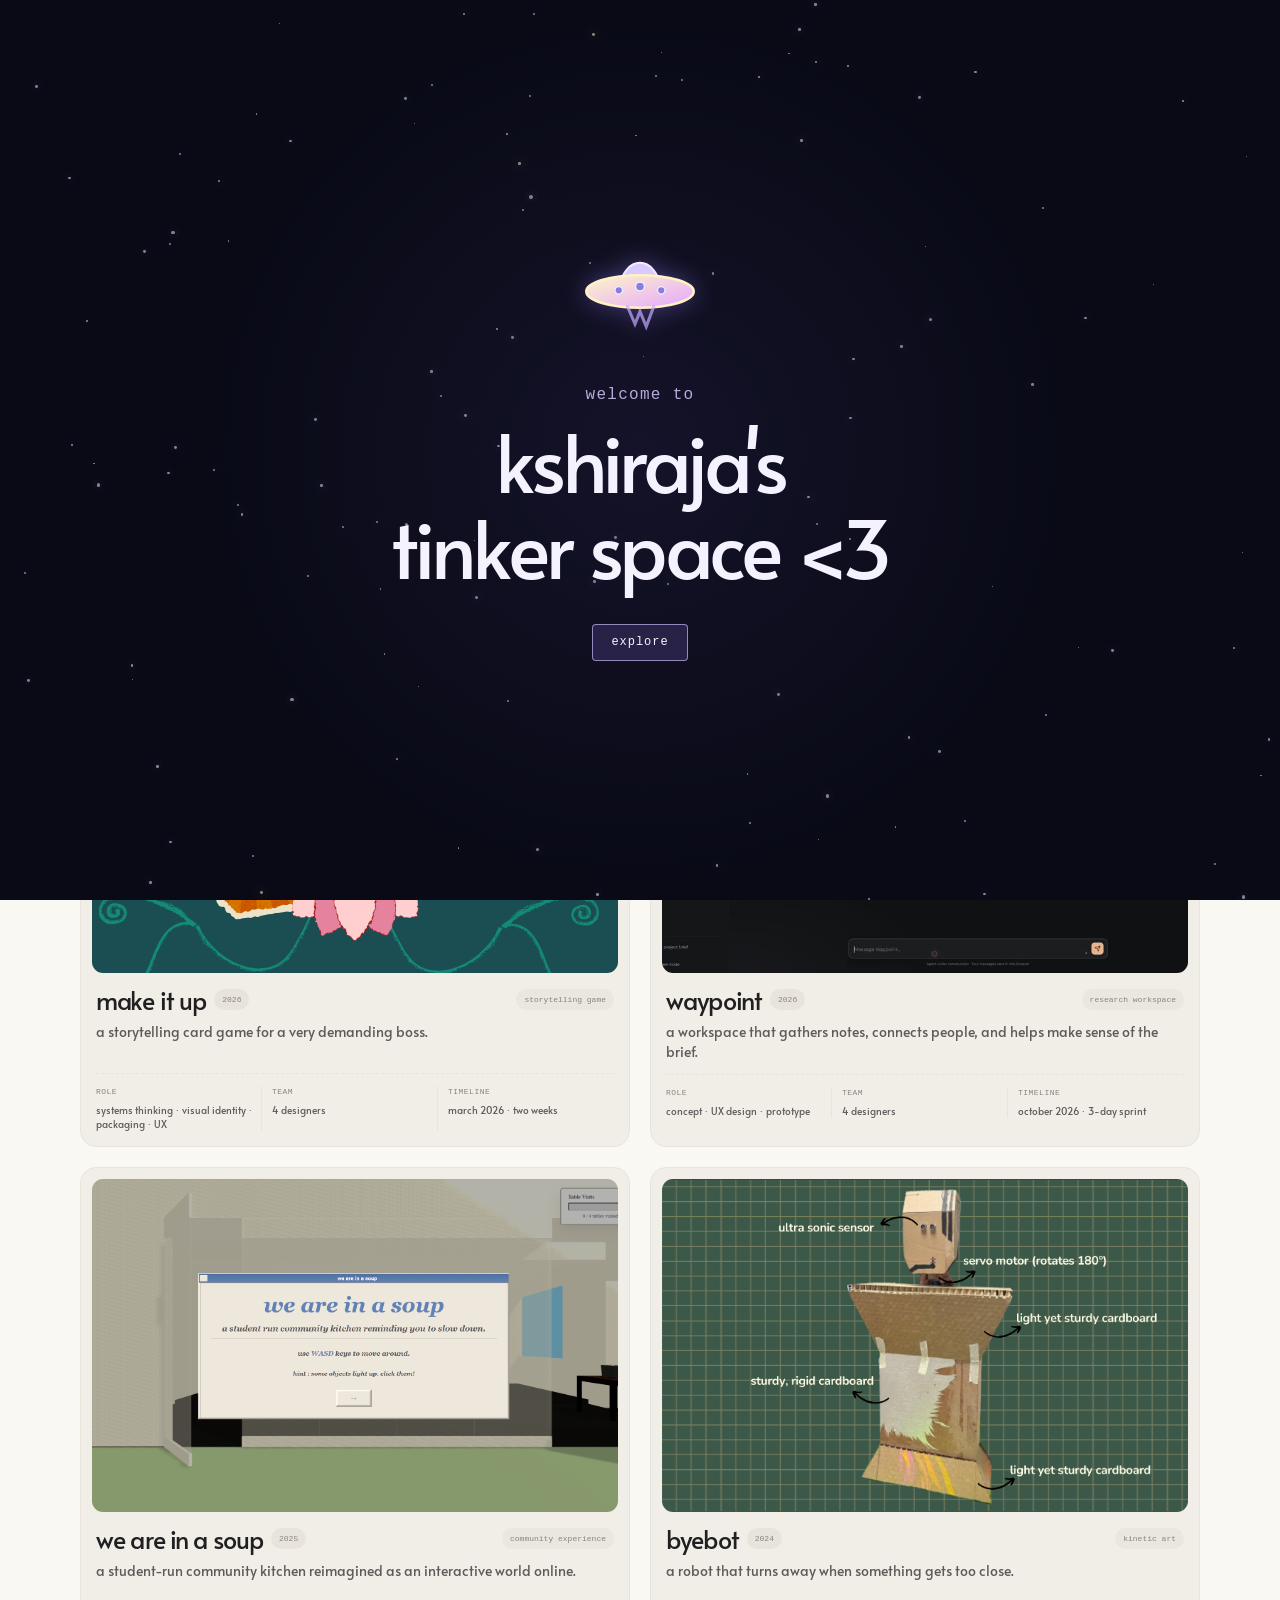
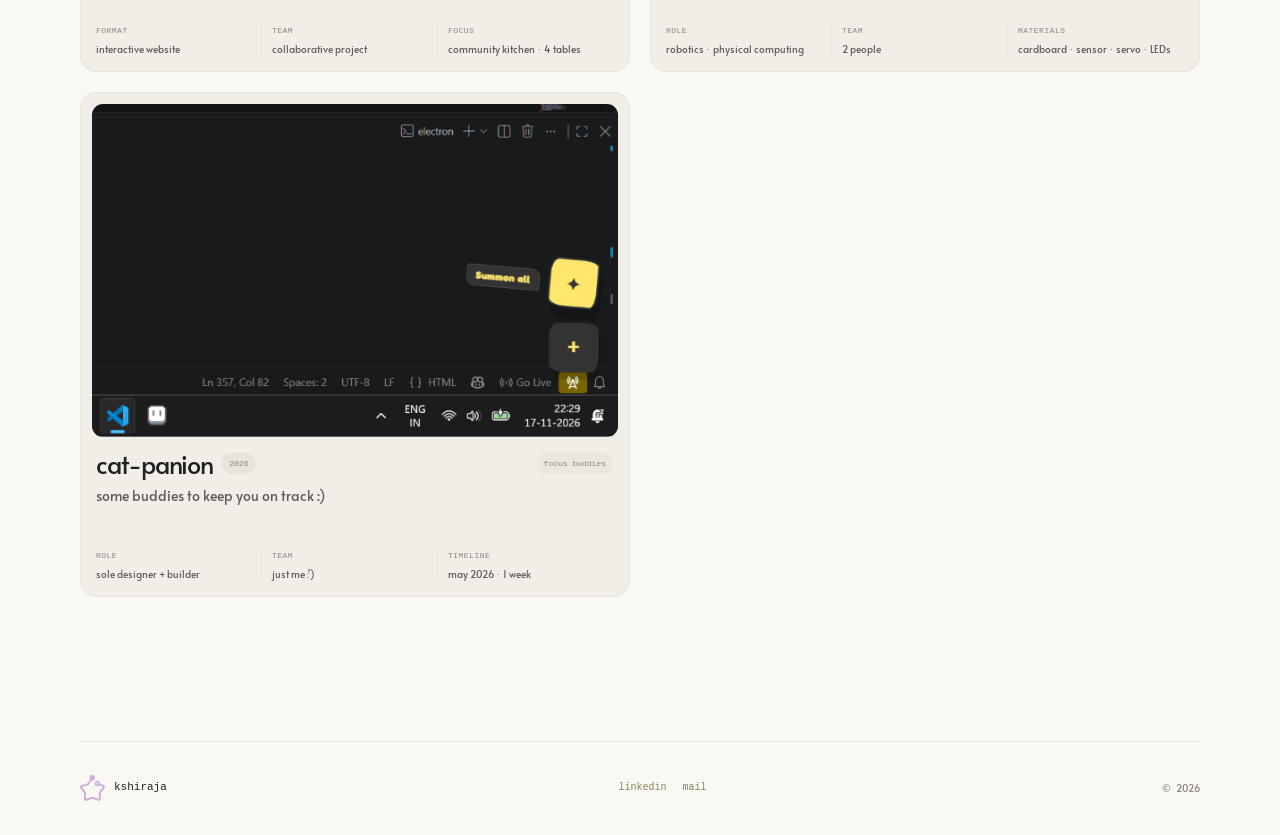
==== commit 5bbfe69d: "Update portfolio Co-authored-by: Copilot <223556219+Copilot@users.noreply.github.com>" ====
--- a/index.html
+++ b/index.html
@@ -5,10 +5,10 @@
     <meta name="viewport" content="width=device-width, initial-scale=1" />
     <meta
       name="description"
-      content="Kshiraja Ragothaman | designer who loves to play."
+      content="kshiraja ragothaman"
     />
     <meta name="theme-color" content="#faf8f3" />
-    <title>Kshiraja Ragothaman | Designer who loves to play</title>
+    <title>kshiraja ragothaman</title>
     <script>
       const savedTheme = localStorage.getItem("kshiraja-theme");
       if (savedTheme === "light" || savedTheme === "dark") {
@@ -31,16 +31,56 @@
       <span class="loader-name">kshiraja</span>
       <span class="loader-track"><span></span></span>
     </div>
+    <dialog
+      class="intro-gate"
+      aria-labelledby="intro-title"
+    >
+      <div class="space-backdrop" aria-hidden="true">
+        <div class="space-starfield"></div>
+        <span class="space-nebula"></span>
+      </div>
+      <div class="space-light" aria-hidden="true"></div>
+      <div class="space-intro">
+        <button class="space-ship" type="button" data-intro-explore aria-label="Explore the portfolio" autofocus>
+          <svg class="spaceship" viewBox="0 0 120 88" aria-hidden="true">
+            <defs>
+              <linearGradient id="ship-hull-fill" x1="0" y1="0" x2="1" y2="1">
+                <stop offset="0" stop-color="#fff5c9" />
+                <stop offset="1" stop-color="#e4a6ff" />
+              </linearGradient>
+            </defs>
+            <path class="spaceship-dome" d="M43 40c2-13 9-21 17-21s15 8 17 21Z" />
+            <ellipse class="spaceship-hull" cx="60" cy="42" rx="43" ry="13" />
+            <circle class="spaceship-window" cx="43" cy="41" r="3" />
+            <circle class="spaceship-window" cx="60" cy="38" r="3.5" />
+            <circle class="spaceship-window" cx="77" cy="41" r="3" />
+            <path class="spaceship-flame" d="M50 54 56 68l4-10 5 12 6-16" />
+          </svg>
+        </button>
+        <div class="space-welcome">
+          <p class="space-kicker">welcome to</p>
+          <h1 id="intro-title">kshiraja's<br />tinker space <span>&lt;3</span></h1>
+        </div>
+        <button class="space-explore" type="button" data-intro-explore>explore</button>
+      </div>
+      <div class="custom-cursor custom-cursor--intro" aria-hidden="true"></div>
+    </dialog>
     <div class="night-sky" aria-hidden="true"></div>
     <div class="custom-cursor" aria-hidden="true"></div>
     <div class="scroll-progress" aria-hidden="true"></div>
     <div class="page-shell">
-      <header class="site-header site-header--home">
+      <header class="site-header">
         <a class="wordmark" href="index.html" aria-label="Kshiraja, home">
           <img class="star-mark" src="assets/star.svg" alt="" />
           <span>kshiraja</span>
         </a>
         <p class="header-location">2006 <span>·</span> @ blr, india.</p>
+        <nav class="site-nav" aria-label="Main navigation">
+          <a class="nav-link is-active" href="index.html" aria-current="page">work</a>
+          <a class="nav-link" href="tinker.html">tinker</a>
+          <a class="nav-link" href="about.html">about</a>
+          <span class="nav-indicator" aria-hidden="true"></span>
+        </nav>
         <button class="theme-toggle"
           type="button"
           aria-label="Switch to dark mode"
@@ -56,18 +96,21 @@
         </button>
       </header>
 
-      <main>
+      <main class="home-main">
         <section class="home-hero reveal" aria-labelledby="home-title">
           <p class="eyebrow">curiosity first</p>
           <h1 id="home-title">kshiraja ragothaman</h1>
-          <p class="hero-subtitle">designer who loves to play.</p>
-          <p class="hero-description">i love to learn the rules to break them &lt;3</p>
-          <nav class="site-nav page-switcher" aria-label="Main navigation">
-            <a class="nav-link is-active" href="index.html" aria-current="page">work</a>
-            <a class="nav-link" href="tinker.html">tinker</a>
-            <a class="nav-link" href="about.html">about</a>
-            <span class="nav-indicator" aria-hidden="true"></span>
-          </nav>
+          <p class="hero-subtitle">interdisciplinary designer who loves to play.</p>
+        </section>
+
+        <section class="latest-log reveal" aria-labelledby="latest-log-title">
+          <div class="latest-log__header">
+            <h2 id="latest-log-title">latest log</h2>
+            <time datetime="2026-11-16">nov 16, 2026</time>
+            <a class="latest-log__link" href="logs.html">go to all logs <span aria-hidden="true">→</span></a>
+          </div>
+          <p class="latest-log__title">exploring other interests</p>
+          <p class="latest-log__entry">new film class coming up, downloaded the rhyme game, rap career soon!?</p>
         </section>
 
         <section class="section work-section" id="work" aria-labelledby="work-title">
@@ -76,80 +119,101 @@
               <p class="eyebrow section-kicker">01 / selected work</p>
               <h2 id="work-title">work</h2>
             </div>
-            <p class="section-note">a collection of things made with care.</p>
+            <p class="section-note">case studies to help explain not just what, but why.</p>
           </div>
-
           <div class="project-grid">
-            <a class="project-card reveal" href="make-it-up.html" aria-label="View the Make It Up case study">
-              <span class="project-color project-color--blue">
-                <span class="project-index">make it up <span>·</span> 2026</span>
-                <span class="project-card-title">a story for a very demanding boss.</span>
-                <span class="project-card-arrow" aria-hidden="true">↗</span>
-                <span class="project-hover-label">view case study</span>
-              </span>
-              <span class="project-meta">
-                <span class="project-overline">make it up</span>
-                <span class="project-description">players invent the most convincing story for a demanding boss.</span>
-              </span>
-            </a>
-
-            <a class="project-card reveal" href="rejection-robot.html" aria-label="View the Rejection Robot case study">
-              <span class="project-color project-color--lilac">
-                <span class="project-index">rejection robot <span>·</span> 2024</span>
-                <span class="project-card-title">a robot that would rather look away.</span>
-                <span class="project-card-arrow" aria-hidden="true">↗</span>
-                <span class="project-hover-label">view case study</span>
-              </span>
-              <span class="project-meta">
-                <span class="project-overline">rejection robot</span>
-                <span class="project-description">a robot that does not want to interact with you.</span>
-              </span>
-            </a>
-
-            <a class="project-card reveal" href="waypoint.html" aria-label="View the Waypoint case study">
-              <span class="project-color project-color--lime">
-                <span class="project-index">waypoint <span>·</span> 2026</span>
-                <span class="project-card-title">a workspace that helps, never decides.</span>
-                <span class="project-card-arrow" aria-hidden="true">↗</span>
-                <span class="project-hover-label">view case study</span>
-              </span>
-              <span class="project-meta">
-                <span class="project-overline">waypoint</span>
-                <span class="project-description">a quiet workspace that files your notes, connects you to people, and checks in on the brief.</span>
-              </span>
-            </a>
-
-            <a class="project-card reveal" href="we-are-in-a-soup.html" aria-label="View the We Are in a Soup case study">
-              <span class="project-color project-color--rose">
-                <span class="project-index">we are in a soup <span>·</span> year tbd</span>
-                <span class="project-card-title">a community kitchen you can walk around in.</span>
-                <span class="project-card-arrow" aria-hidden="true">↗</span>
-                <span class="project-hover-label">view case study</span>
-              </span>
-              <span class="project-meta">
-                <span class="project-overline">we are in a soup</span>
-                <span class="project-description">a student-run community kitchen reminding you to slow down.</span>
-              </span>
-            </a>
-
-            <button
-              class="project-card project-card--locked reveal"
-              type="button"
-              aria-disabled="true"
-              data-locked-project
-            >
-              <span class="project-color project-color--locked">
-                <span class="project-index">habit tracker <span>·</span> year tbd</span>
-                <span class="project-card-title">a little something in the works.</span>
-                <span class="project-card-arrow" aria-hidden="true">↗</span>
-                <span class="project-hover-label">coming soon</span>
-                <span class="locked-tag">case study in progress</span>
-              </span>
-              <span class="project-meta">
-                <span class="project-overline">habit tracker</span>
-                <span class="project-description">caption coming soon.</span>
-              </span>
-            </button>
+            <a class="project-card project-card--game reveal" href="make-it-up.html" aria-label="View the Make It Up case study">
+              <div class="project-card__media" aria-hidden="true">
+                <img class="project-card__image" src="assets/make-it-up/hero.png" alt="" loading="lazy" decoding="async" />
+              </div>
+              <div class="project-card__body">
+                <div class="project-card__heading">
+                  <div class="project-card__heading-name"><h3 class="project-card__title">make it up</h3><span class="project-card__year">2026</span></div>
+                  <span class="project-card__kind">storytelling game</span>
+                </div>
+                <p class="project-card__description">a storytelling card game for a very demanding boss.</p>
+                <dl class="project-card__facts">
+                  <div><dt>role</dt><dd>systems thinking · visual identity · packaging · UX</dd></div>
+                  <div><dt>team</dt><dd>4 designers</dd></div>
+                  <div><dt>timeline</dt><dd>march 2026 · two weeks</dd></div>
+                </dl>
+              </div>
+            </a>
+
+            <a class="project-card project-card--waypoint reveal" href="waypoint.html" aria-label="View the Waypoint case study">
+              <div class="project-card__media" aria-hidden="true">
+                <img class="project-card__image" src="assets/waypoint/hero-poster.jpg" alt="" loading="lazy" decoding="async" />
+              </div>
+              <div class="project-card__body">
+                <div class="project-card__heading">
+                  <div class="project-card__heading-name"><h3 class="project-card__title">waypoint</h3><span class="project-card__year">2026</span></div>
+                  <span class="project-card__kind">research workspace</span>
+                </div>
+                <p class="project-card__description">a workspace that gathers notes, connects people, and helps make sense of the brief.</p>
+                <dl class="project-card__facts">
+                  <div><dt>role</dt><dd>concept · UX design · prototype</dd></div>
+                  <div><dt>team</dt><dd>4 designers</dd></div>
+                  <div><dt>timeline</dt><dd>october 2026 · 3-day sprint</dd></div>
+                </dl>
+              </div>
+            </a>
+
+            <a class="project-card project-card--soup reveal" href="we-are-in-a-soup.html" aria-label="View the We Are in a Soup case study">
+              <div class="project-card__media" aria-hidden="true">
+                <img class="project-card__image" src="assets/we-are-in-a-soup/hero.png" alt="" loading="lazy" decoding="async" />
+              </div>
+              <div class="project-card__body">
+                <div class="project-card__heading">
+                  <div class="project-card__heading-name"><h3 class="project-card__title">we are in a soup</h3><span class="project-card__year">2025</span></div>
+                  <span class="project-card__kind">community experience</span>
+                </div>
+                <p class="project-card__description">a student-run community kitchen reimagined as an interactive world online.</p>
+                <dl class="project-card__facts">
+                  <div><dt>format</dt><dd>interactive website</dd></div>
+                  <div><dt>team</dt><dd>collaborative project</dd></div>
+                  <div><dt>focus</dt><dd>community kitchen · 4 tables</dd></div>
+                </dl>
+              </div>
+            </a>
+
+            <a class="project-card project-card--robot reveal" href="rejection-robot.html" aria-label="View the Byebot case study">
+              <div class="project-card__media" aria-hidden="true">
+                <img class="project-card__image" src="assets/byebot/hero.png" alt="" loading="lazy" decoding="async" />
+              </div>
+              <div class="project-card__body">
+                <div class="project-card__heading">
+                  <div class="project-card__heading-name"><h3 class="project-card__title">byebot</h3><span class="project-card__year">2024</span></div>
+                  <span class="project-card__kind">kinetic art</span>
+                </div>
+                <p class="project-card__description">a robot that turns away when something gets too close.</p>
+                <dl class="project-card__facts">
+                  <div><dt>role</dt><dd>robotics · physical computing</dd></div>
+                  <div><dt>team</dt><dd>2 people</dd></div>
+                  <div><dt>materials</dt><dd>cardboard · sensor · servo · LEDs</dd></div>
+                </dl>
+              </div>
+            </a>
+
+            <a class="project-card project-card--cat-panion reveal" href="cat-panion.html" aria-label="View the Cat-panion case study">
+              <div class="project-card__media" aria-hidden="true">
+                <video class="project-card__image" autoplay muted loop playsinline preload="metadata" poster="assets/cat-panion/summon-all.png" aria-hidden="true">
+                  <source src="assets/cat-panion/hero.mp4" type="video/mp4" />
+                </video>
+              </div>
+              <div class="project-card__body">
+                <div class="project-card__heading">
+                  <div class="project-card__heading-name"><h3 class="project-card__title">cat-panion</h3><span class="project-card__year">2026</span></div>
+                  <span class="project-card__kind">focus buddies</span>
+                </div>
+                <p class="project-card__description">some buddies to keep you on track :)</p>
+                <dl class="project-card__facts">
+                  <div><dt>role</dt><dd>sole designer + builder</dd></div>
+                  <div><dt>team</dt><dd>just me :')</dd></div>
+                  <div><dt>timeline</dt><dd>may 2026 · 1 week</dd></div>
+                </dl>
+              </div>
+            </a>
+
           </div>
         </section>
       </main>
@@ -160,7 +224,6 @@
           <span>kshiraja</span>
         </a>
         <p>made with curiosity, in bengaluru. <span>© <span data-year></span></span></p>
-        <a class="footer-email" href="mailto:hello@example.com">say hello <span aria-hidden="true">↗</span></a>
       </footer>
     </div>
 
--- a/styles.css
+++ b/styles.css
@@ -15,8 +15,8 @@
   --rose: #dfa2b0;
   --shadow-card: 0 12px 32px rgb(52 45 38 / 8%);
   --shadow-float: 0 24px 70px rgb(35 31 30 / 16%);
-  --radius-card: 22px;
-  --radius-panel: 28px;
+  --radius-card: 16px;
+  --radius-panel: 22px;
   --radius-pill: 999px;
   --page-width: 1120px;
   --page-gutter: clamp(22px, 5vw, 72px);
@@ -27,6 +27,12 @@
   --duration-fast: 160ms;
   --duration-medium: 320ms;
   --duration-slow: 480ms;
+}
+
+.project-card--cat-panion .project-card__visual {
+  background:
+    radial-gradient(circle at 50% 43%, rgb(255 246 221 / 55%) 0 17%, transparent 18%),
+    linear-gradient(145deg, #71847b, #b6c09d 58%, #e0c3a9);
 }
 
 :root[data-theme="dark"] {
@@ -100,7 +106,7 @@
 }
 
 .night-sky {
-  position: fixed;
+  position: absolute;
   z-index: 0;
   inset: 0;
   overflow: hidden;
@@ -119,21 +125,40 @@
   top: var(--star-top);
   width: var(--star-size);
   height: var(--star-size);
-  animation: star-twinkle 4.8s ease-in-out var(--star-delay) infinite alternate;
+  animation: star-twinkle 8s ease-in-out var(--star-delay) infinite;
 }
 
 .night-star::before {
   position: absolute;
-  inset: -100%;
+  inset: -75%;
   border-radius: 50%;
   background: radial-gradient(
     circle,
-    rgb(236 255 168 / 72%) 0,
-    rgb(169 255 91 / 36%) 28%,
+    rgb(236 255 168 / 48%) 0,
+    rgb(169 255 91 / 22%) 28%,
     transparent 70%
   );
   content: "";
-  filter: blur(5px);
+  filter: blur(3px);
+}
+
+.night-star::after {
+  position: absolute;
+  top: 50%;
+  left: 50%;
+  width: 2px;
+  height: 190%;
+  border-radius: var(--radius-pill);
+  background: linear-gradient(transparent, rgb(236 255 168 / 90%), transparent);
+  content: "";
+  opacity: 0;
+  transform: translate(-50%, -50%) rotate(45deg) scaleY(0.25);
+  animation: star-ray 8s ease-in-out var(--star-delay) infinite;
+}
+
+.night-star.is-dot::before {
+  inset: -55%;
+  filter: blur(1.5px);
 }
 
 .night-star-core {
@@ -143,24 +168,36 @@
   height: 100%;
   background: #d7ff8c;
   filter:
-    drop-shadow(0 0 4px #efffae)
-    drop-shadow(0 0 9px #b8ff6a)
-    drop-shadow(0 0 20px rgb(137 255 91 / 90%));
+    drop-shadow(0 0 2px #efffae)
+    drop-shadow(0 0 7px rgb(137 255 91 / 65%));
   clip-path: polygon(
     50% 0%, 61% 35%, 98% 35%, 68% 57%, 79% 94%,
     50% 72%, 21% 94%, 32% 57%, 2% 35%, 39% 35%
   );
 }
 
+.night-star.is-dot::after {
+  display: none;
+}
+
+.night-star.is-dot .night-star-core {
+  border-radius: 50%;
+  background: #e8ffca;
+  clip-path: none;
+}
+
 .custom-cursor {
   position: fixed;
-  z-index: 30;
+  z-index: 120;
   top: 0;
   left: 0;
-  width: 8px;
-  height: 8px;
-  border-radius: 1px;
-  background: var(--ink);
+  width: 12px;
+  height: 12px;
+  border: 1px solid rgb(255 255 255 / 62%);
+  border-radius: 50%;
+  background: rgb(191 157 239 / 38%);
+  backdrop-filter: blur(5px);
+  box-shadow: 0 0 12px rgb(167 139 250 / 38%);
   opacity: 0;
   pointer-events: none;
   transform: translate3d(var(--cursor-x, -100px), var(--cursor-y, -100px), 0)
@@ -177,9 +214,123 @@
 }
 
 .custom-cursor.is-hovering {
-  width: 13px;
-  height: 13px;
-  background: var(--lilac);
+  width: 14px;
+  height: 14px;
+}
+
+.custom-cursor.is-case-study {
+  display: grid;
+  width: 132px;
+  height: 36px;
+  place-items: center;
+  border: 1px solid rgb(255 255 255 / 52%);
+  border-radius: var(--radius-pill);
+  color: #f5edff;
+  background: rgb(177 145 222 / 36%);
+  backdrop-filter: blur(8px);
+  box-shadow: 0 6px 20px rgb(88 56 160 / 24%);
+  font-family: var(--font-mono);
+  font-size: 9px;
+  letter-spacing: .07em;
+  text-transform: uppercase;
+}
+
+.custom-cursor.is-case-study::after {
+  content: "view case study";
+}
+
+.custom-cursor.is-tinker-gallery {
+  width: 26px;
+  height: 26px;
+  border: 1px solid rgb(255 255 255 / 66%);
+  border-radius: 0;
+  background: rgb(190 158 235 / 42%);
+  clip-path: polygon(50% 0, 60% 40%, 100% 50%, 60% 60%, 50% 100%, 40% 60%, 0 50%, 40% 40%);
+  backdrop-filter: blur(5px);
+  filter:
+    drop-shadow(0 0 3px rgb(244 230 255 / 90%))
+    drop-shadow(0 0 9px rgb(168 126 237 / 76%))
+    drop-shadow(0 0 18px rgb(135 91 218 / 48%));
+  box-shadow: none;
+}
+
+.custom-cursor.is-tinker-gallery.is-hovering {
+  width: 28px;
+  height: 28px;
+}
+
+.tinker-cursor-pop {
+  position: fixed;
+  z-index: 121;
+  top: 0;
+  left: 0;
+  display: grid;
+  width: min(250px, calc(100vw - 32px));
+  gap: 5px;
+  padding: 12px 14px;
+  border: 1px solid rgb(255 255 255 / 22%);
+  border-radius: 8px;
+  color: #f7f3ff;
+  background: rgb(34 28 51 / 94%);
+  box-shadow: 0 10px 30px rgb(16 12 27 / 22%);
+  opacity: 0;
+  pointer-events: none;
+  transform: translateY(3px);
+  transition: opacity 120ms ease, transform 120ms ease;
+}
+
+.tinker-cursor-pop.is-visible {
+  opacity: 1;
+  transform: translateY(0);
+}
+
+.tinker-cursor-pop__title {
+  font-size: 15px;
+  line-height: 1.25;
+}
+
+.tinker-cursor-pop__description {
+  color: #d3cbe3;
+  font-size: 12px;
+  line-height: 1.45;
+}
+
+.star-note-pop {
+  position: fixed;
+  z-index: 125;
+  top: 0;
+  left: 0;
+  width: max-content;
+  max-width: min(270px, calc(100vw - 32px));
+  padding: 11px 14px;
+  border: 1px solid rgb(255 255 255 / 46%);
+  border-radius: 12px;
+  color: #302a38;
+  background: rgb(255 255 255 / 58%);
+  box-shadow: 0 12px 34px rgb(44 34 61 / 18%);
+  backdrop-filter: blur(16px) saturate(145%);
+  font-family: var(--font-mono);
+  font-size: 11px;
+  line-height: 1.5;
+  opacity: 0;
+  pointer-events: none;
+  transform: translateY(3px);
+  transition: opacity 140ms ease, transform 140ms ease;
+  visibility: hidden;
+}
+
+.star-note-pop.is-visible {
+  opacity: 1;
+  transform: translateY(0);
+  visibility: visible;
+}
+
+:root[data-theme="dark"] .star-note-pop {
+  border-color: rgb(255 255 255 / 22%);
+  color: #faf6f0;
+  background: rgb(43 40 47 / 66%);
+  box-shadow: 0 12px 34px rgb(0 0 0 / 34%);
+  backdrop-filter: blur(18px) saturate(150%);
 }
 
 @media (pointer: fine) {
@@ -269,6 +420,241 @@
   animation: loader-progress 550ms var(--ease-out) both;
 }
 
+.intro-gate {
+  position: fixed;
+  inset: 0;
+  width: 100vw;
+  height: 100vh;
+  height: 100dvh;
+  max-width: none;
+  max-height: none;
+  margin: 0;
+  padding: 24px;
+  overflow: hidden;
+  border: 0;
+  outline: none;
+  color: #f4efff;
+  background: #090a16;
+  text-align: center;
+}
+
+.intro-gate[open] {
+  display: grid;
+  place-items: center;
+  animation: intro-gate-enter 650ms var(--ease-out) both;
+}
+
+.intro-gate::backdrop {
+  background: #090a16;
+}
+
+body.has-intro-gate {
+  overflow: hidden;
+}
+
+.space-backdrop {
+  position: absolute;
+  z-index: 0;
+  inset: 0;
+  overflow: hidden;
+  pointer-events: none;
+}
+
+.space-backdrop::before,
+.space-backdrop::after {
+  display: none;
+}
+
+.space-starfield {
+  position: absolute;
+  inset: 0;
+}
+
+.space-star {
+  position: absolute;
+  left: var(--star-left);
+  top: var(--star-top);
+  width: var(--star-size);
+  height: var(--star-size);
+  border-radius: 50%;
+  background: #e8e5ff;
+  box-shadow: 0 0 7px rgb(195 185 255 / 55%);
+  opacity: .55;
+  animation: star-twinkle 8s ease-in-out var(--star-delay) infinite;
+}
+
+.space-star:nth-child(7n) {
+  background: #fff3d4;
+  box-shadow: 0 0 9px rgb(255 221 160 / 65%);
+}
+
+.space-nebula {
+  position: absolute;
+  left: 50%;
+  top: 50%;
+  width: min(80vw, 900px);
+  aspect-ratio: 1;
+  border-radius: 50%;
+  background: radial-gradient(circle, rgb(83 69 151 / 15%), transparent 69%);
+  transform: translate(-50%, -50%);
+}
+
+.space-light {
+  position: absolute;
+  z-index: 3;
+  inset: 0;
+  background: linear-gradient(180deg, #fff 0%, #e1d5ff 20%, rgb(168 139 255 / 88%) 62%, rgb(117 91 202 / 72%) 100%);
+  clip-path: polygon(
+    var(--beam-origin-x, 50%) var(--beam-origin-y, 50%),
+    var(--beam-origin-x, 50%) var(--beam-origin-y, 50%),
+    var(--beam-origin-x, 50%) var(--beam-origin-y, 50%)
+  );
+  opacity: 0;
+  pointer-events: none;
+}
+
+.space-intro {
+  position: relative;
+  z-index: 1;
+  display: grid;
+  justify-items: center;
+  align-content: center;
+  gap: clamp(18px, 4vh, 34px);
+  width: min(100%, 560px);
+  min-height: min(90vh, 760px);
+  margin: auto;
+}
+
+.space-kicker {
+  margin: 0;
+  color: #b7acd9;
+  font-family: var(--font-mono);
+  font-size: clamp(13px, 2vw, 16px);
+  letter-spacing: .08em;
+}
+
+.space-intro h1 {
+  margin: 0;
+  color: #f5f2ff;
+  font-family: var(--font-display);
+  font-size: clamp(2.5rem, 7vw, 5rem);
+  font-weight: 400;
+  letter-spacing: -.045em;
+  line-height: 1.08;
+  text-wrap: balance;
+}
+
+.space-welcome {
+  display: grid;
+  justify-items: center;
+  gap: 8px;
+}
+
+.space-ship {
+  position: relative;
+  z-index: 4;
+  display: block;
+  padding: 0;
+  border: 0;
+  background: transparent;
+  cursor: pointer;
+}
+
+.spaceship {
+  display: block;
+  width: clamp(108px, 17vw, 150px);
+  height: auto;
+  overflow: visible;
+  filter: drop-shadow(0 0 12px rgb(158 132 255 / 38%));
+  transition:
+    filter 220ms ease,
+    transform 250ms var(--ease-out);
+}
+
+.spaceship-dome {
+  fill: #d8caff;
+  stroke: #f3edff;
+  stroke-width: 1.5;
+}
+
+.spaceship-hull {
+  fill: url("#ship-hull-fill");
+  stroke: #fff2c4;
+  stroke-width: 2;
+}
+
+.spaceship-window {
+  fill: #8d7ae5;
+  stroke: #eef4ff;
+  stroke-width: 1;
+}
+
+.spaceship-flame {
+  fill: none;
+  stroke: #c3aaff;
+  stroke-linecap: round;
+  stroke-width: 2.5;
+  opacity: .7;
+  transition:
+    opacity 180ms ease,
+    stroke-width 180ms ease;
+}
+
+.space-ship:hover .spaceship {
+  filter: drop-shadow(0 0 22px rgb(190 161 255 / 95%));
+}
+
+.space-ship:hover .spaceship-flame {
+  opacity: 1;
+  stroke-width: 4;
+}
+
+.space-ship:focus-visible,
+.space-explore:focus-visible {
+  outline: 2px solid #bca3ff;
+  outline-offset: 6px;
+}
+
+.space-ship:focus:not(:focus-visible) {
+  outline: none;
+}
+
+.space-explore {
+  padding: 8px 18px;
+  border: 1px solid rgb(210 196 255 / 64%);
+  border-radius: 4px;
+  color: #f5f2ff;
+  background: rgb(133 107 209 / 22%);
+  font-family: var(--font-mono);
+  font-size: 12px;
+  letter-spacing: .08em;
+  text-transform: lowercase;
+  cursor: pointer;
+  transition: background-color 180ms ease, transform 180ms ease;
+}
+
+.space-explore:hover {
+  background: rgb(158 132 235 / 42%);
+  transform: translateY(-2px);
+}
+
+.intro-gate[data-action="explore"] {
+  pointer-events: none;
+  animation: intro-gate-open 1100ms ease-in both;
+}
+
+.intro-gate[data-action="explore"]::backdrop {
+  animation: intro-backdrop-clear 1100ms ease-in both;
+}
+
+.intro-gate[data-action="explore"] .space-light {
+  animation: space-light-takeover 1100ms cubic-bezier(.7, 0, .2, 1) both;
+}
+
+.intro-gate[data-action="explore"] .space-ship {
+  animation: spaceship-launch 1100ms var(--ease-out) both;
+}
+
 .scroll-progress {
   position: fixed;
   z-index: 31;
@@ -306,6 +692,21 @@
   color: var(--ink);
   font-family: var(--font-mono);
   font-size: 13px;
+  text-decoration: none;
+}
+
+.wordmark-star {
+  display: grid;
+  padding: 0;
+  place-items: center;
+  border: 0;
+  background: transparent;
+  color: inherit;
+  cursor: pointer;
+}
+
+.wordmark-name {
+  color: inherit;
   text-decoration: none;
 }
 
@@ -464,8 +865,6 @@
 
 .eyebrow,
 .header-location,
-.project-index,
-.project-overline,
 .about-section-heading > .section-index,
 .about-facts {
   font-family: var(--font-mono);
@@ -481,7 +880,7 @@
 
 .home-hero {
   max-width: 750px;
-  padding-block: clamp(31px, 5vw, 57px) clamp(59px, 8vw, 82px);
+  padding-block: clamp(28px, 4vw, 44px) 25px;
 }
 
 .home-hero h1 {
@@ -504,23 +903,8 @@
   font-size: 17px;
 }
 
-.home-hero .page-switcher {
-  width: max-content;
-  margin-top: 21px;
-  padding: 3px;
-  border: 1px solid var(--line);
-  border-radius: var(--radius-pill);
-  background: color-mix(in srgb, var(--surface) 74%, transparent);
-  box-shadow: 0 2px 8px rgb(52 45 38 / 4%);
-}
-
-.home-hero .nav-link {
-  min-width: 74px;
-  padding-block: 7px;
-  font-size: 11px;
-  transition:
-    color var(--duration-fast) ease,
-    transform var(--duration-medium) var(--ease-out);
+.home-main {
+  padding-top: clamp(16px, 2.4vw, 26px);
 }
 
 .section {
@@ -559,182 +943,407 @@
 .project-grid {
   display: grid;
   grid-template-columns: repeat(2, minmax(0, 1fr));
-  gap: clamp(31px, 5vw, 54px) 22px;
+  align-items: stretch;
+  gap: 20px;
 }
 
 .project-card {
-  display: block;
+  display: grid;
+  align-content: start;
+  gap: 0;
   min-width: 0;
-  padding: 0;
+  padding: 11px;
+  overflow: hidden;
+  border: 1px solid var(--line);
+  border-radius: 16px;
+  background: var(--surface-soft);
   color: inherit;
   font: inherit;
   text-align: left;
   text-decoration: none;
-}
-
-.project-color {
-  position: relative;
-  display: flex;
-  min-height: 250px;
-  flex-direction: column;
-  justify-content: space-between;
-  overflow: hidden;
-  padding: 19px;
-  border-radius: var(--radius-card);
-  text-align: left;
   transition:
-    border-radius var(--duration-medium) var(--ease-smooth),
     box-shadow var(--duration-medium) var(--ease-smooth),
     transform var(--duration-medium) var(--ease-out);
 }
 
-.project-card:hover .project-color,
-.project-card:focus-visible .project-color {
-  transform: translateY(-3px);
-  border-radius: 27px;
+.project-card:hover,
+.project-card:focus-visible {
+  transform: translateY(-4px);
   box-shadow: var(--shadow-card);
 }
 
-.project-color--blue {
-  background: #a4b7ed;
-  color: #302f3c;
-}
-
-.project-color--lilac {
-  background: #ceadda;
-  color: #3d3341;
-}
-
-.project-color--lime {
-  background: #d5e59a;
-  color: #424334;
-}
-
-.project-color--rose {
-  background: #e4b7c0;
-  color: #49353c;
-}
-
-.project-color--locked {
-  background: #e8e5de;
-  color: #77716c;
-}
-
-:root[data-theme="dark"] .project-color--locked {
-  background: #37343a;
-  color: #c5bcc5;
-}
-
-:root[data-theme="dark"] .project-color--blue {
-  background: #6d79aa;
-  color: #fffaf4;
-}
-
-:root[data-theme="dark"] .project-color--lilac {
-  background: #887491;
-  color: #fffaf4;
-}
-
-:root[data-theme="dark"] .project-color--lime {
-  background: #727a48;
-  color: #fffbed;
-}
-
-:root[data-theme="dark"] .project-color--rose {
-  background: #8f6572;
-  color: #fff5f4;
-}
-
-.project-index {
-  font-size: 10px;
-  text-transform: uppercase;
-}
-
-.project-index span {
-  padding-inline: 3px;
-  opacity: 0.55;
-}
-
-.project-card-title {
-  max-width: 280px;
-  font-size: clamp(22px, 3.2vw, 31px);
-  letter-spacing: -0.035em;
-  line-height: 1.25;
-}
-
-.project-card-arrow {
+.project-card:focus-visible {
+  outline: 2px solid var(--lilac);
+  outline-offset: 3px;
+}
+
+.project-card__media {
+  position: relative;
+  display: block;
+  aspect-ratio: 1.58;
+  overflow: hidden;
+  border-radius: 11px;
+  background: #e3e1dc;
+}
+
+.project-card__image {
+  display: block;
+  width: 100%;
+  height: 100%;
+  object-fit: cover;
+  transition:
+    filter 350ms ease,
+    transform 550ms var(--ease-out);
+}
+
+.project-card:hover .project-card__image,
+.project-card:focus-visible .project-card__image {
+  filter: saturate(1.08);
+  transform: scale(1.025);
+}
+
+.project-card__visual {
   position: absolute;
-  right: 17px;
-  bottom: 17px;
-  display: grid;
-  width: 33px;
-  height: 33px;
+  inset: 0;
+  display: grid;
   place-items: center;
-  border: 1px solid currentColor;
+  overflow: hidden;
+  color: rgb(255 255 255 / 55%);
+  font-family: var(--font-display);
+  font-size: clamp(78px, 13vw, 150px);
+  letter-spacing: -.08em;
+  line-height: 1;
+  transition:
+    filter 350ms ease,
+    transform 550ms var(--ease-out);
+}
+
+.project-card__visual::before,
+.project-card__visual::after {
+  position: absolute;
+  width: 42%;
+  aspect-ratio: 1;
+  border: 1px solid rgb(255 255 255 / 36%);
   border-radius: 50%;
-  font-size: 15px;
-  opacity: 0.72;
-  transition:
-    opacity var(--duration-fast) ease,
-    transform var(--duration-medium) var(--ease-out);
-}
-
-.project-card:hover .project-card-arrow,
-.project-card:focus-visible .project-card-arrow {
-  transform: rotate(45deg);
-  opacity: 1;
-}
-
-.project-hover-label {
-  position: absolute;
-  right: 57px;
-  bottom: 21px;
-  padding: 7px 12px;
-  border: 1px solid currentColor;
-  border-radius: var(--radius-pill);
-  font-family: var(--font-mono);
-  font-size: 9px;
-  opacity: 0;
-  transform: translateX(7px);
-  transition:
-    opacity var(--duration-medium) ease,
-    transform var(--duration-medium) var(--ease-out);
-}
-
-.project-card:hover .project-hover-label,
-.project-card:focus-visible .project-hover-label {
-  opacity: 1;
-  transform: translateX(0);
-}
-
-.locked-tag {
-  align-self: flex-start;
-  padding: 5px 9px;
-  border: 1px solid currentColor;
+  content: "";
+}
+
+.project-card__visual::before {
+  transform: translate(-13%, 4%) rotate(-24deg);
+}
+
+.project-card__visual::after {
+  width: 58%;
+  border-color: rgb(255 255 255 / 16%);
+  transform: translate(10%, 3%) rotate(16deg);
+}
+
+.project-card--game .project-card__visual {
+  background:
+    radial-gradient(ellipse at 70% 22%, rgb(255 244 206 / 62%), transparent 25%),
+    linear-gradient(140deg, #6179bd, #a5b4df 55%, #c9a6c1);
+}
+
+.project-card--robot .project-card__visual {
+  background:
+    radial-gradient(circle at 50% 43%, rgb(255 248 220 / 55%) 0 17%, transparent 18%),
+    linear-gradient(145deg, #665f83, #b78da8 58%, #e1b5b1);
+}
+
+.project-card--waypoint .project-card__visual {
+  background:
+    radial-gradient(ellipse at 30% 20%, rgb(255 255 255 / 62%), transparent 24%),
+    linear-gradient(135deg, #778e9c, #9fb3be 52%, #d2d3bb);
+}
+
+.project-card--soup .project-card__visual {
+  background:
+    radial-gradient(ellipse at 50% 92%, rgb(255 235 198 / 58%) 0 24%, transparent 25%),
+    linear-gradient(145deg, #627e6d, #a9b79a 58%, #d7c7a2);
+}
+
+.project-card:hover .project-card__visual,
+.project-card:focus-visible .project-card__visual {
+  filter: saturate(1.08);
+  transform: scale(1.025);
+}
+
+.project-card__body {
+  display: block;
+  padding: 12px 4px 4px;
+}
+
+.project-card__heading,
+.project-card__heading-name {
+  display: flex;
+  align-items: center;
+}
+
+.project-card__heading {
+  justify-content: space-between;
+  gap: 10px;
+}
+
+.project-card__heading-name {
+  flex-wrap: wrap;
+  gap: 8px;
+}
+
+.project-card__title {
+  margin: 0;
+  color: var(--ink);
+  font-size: clamp(20px, 2.4vw, 25px);
+  letter-spacing: -.035em;
+  line-height: 1.2;
+}
+
+.project-card__year,
+.project-card__kind {
+  display: inline-flex;
+  align-items: center;
+  min-height: 21px;
+  padding: 2px 8px;
   border-radius: var(--radius-pill);
   font-family: var(--font-mono);
   font-size: 8px;
-}
-
-.project-meta {
+  line-height: 1.25;
+}
+
+.project-card__year {
+  color: var(--muted);
+  background: var(--line);
+}
+
+.project-card__kind {
+  flex: 0 0 auto;
+  color: var(--muted);
+  background: color-mix(in srgb, var(--line) 75%, transparent);
+  text-align: center;
+}
+
+.project-card__description {
+  display: block;
+  min-height: 2.8em;
+  margin: 7px 0 0;
+  color: var(--ink-soft);
+  font-size: 14px;
+  line-height: 1.45;
+}
+
+.project-card__facts {
+  display: grid;
+  grid-template-columns: repeat(3, minmax(0, 1fr));
+  gap: 10px;
+  margin: 12px 0 0;
+  padding: 12px 0 0;
+  border-top: 1px dashed var(--line);
+}
+
+.project-card__facts > div {
+  min-width: 0;
+  padding-right: 8px;
+  border-right: 1px solid var(--line);
+}
+
+.project-card__facts > div:last-child {
+  padding-right: 0;
+  border: 0;
+}
+
+.project-card__facts dt {
+  color: var(--muted);
+  font-family: var(--font-mono);
+  font-size: 8px;
+  letter-spacing: .06em;
+  text-transform: uppercase;
+}
+
+.project-card__facts dd {
+  margin: 4px 0 0;
+  color: var(--ink-soft);
+  font-size: 10px;
+  line-height: 1.4;
+}
+
+.latest-log {
+  display: grid;
+  gap: 6px;
+  margin: 0 0 clamp(48px, 6vw, 72px);
+  padding: 17px clamp(16px, 2.2vw, 25px) 19px;
+  border: 1px solid #33333a;
+  border-radius: 12px;
+  color: #f5f3ed;
+  background: #242426;
+}
+
+.latest-log__header {
   display: flex;
+  flex-wrap: wrap;
   align-items: baseline;
-  justify-content: space-between;
-  gap: 12px;
-  padding: 12px 3px 0;
-}
-
-.project-overline {
-  margin: 0;
-  color: var(--ink);
+  gap: 10px;
+}
+
+.latest-log__header h2 {
+  margin: 0;
+  font-family: var(--font-mono);
+  font-size: 12px;
+  font-weight: 400;
+  letter-spacing: .05em;
+  text-transform: uppercase;
+}
+
+.latest-log__header time {
+  color: #aaa7a1;
+  font-size: 11px;
+}
+
+.latest-log__title {
+  margin: 1px 0 0;
+  color: #fff;
+  font-size: 17px;
+}
+
+.latest-log__entry {
+  margin: 0;
+  color: #c5c2bc;
+  font-size: 14px;
+  line-height: 1.5;
+}
+
+.latest-log__link {
+  display: inline-flex;
+  align-items: center;
+  gap: 5px;
+  margin-left: auto;
+  color: #d5c7ff;
+  font-family: var(--font-mono);
+  font-size: 12px;
+  text-decoration: underline;
+  text-decoration-color: rgb(213 199 255 / 55%);
+  text-underline-offset: 4px;
+}
+
+.latest-log__link span {
+  display: inline-block;
+  transition: transform 160ms ease;
+}
+
+.latest-log__link:hover span {
+  transform: translateX(4px);
+}
+
+.case-maintenance-notice {
+  display: flex;
+  align-items: center;
+  gap: 14px;
+  margin: clamp(24px, 4vw, 40px) 0 0;
+  padding: 15px clamp(16px, 2.2vw, 25px);
+  border: 1px solid #33333a;
+  border-radius: 12px;
+  color: #f5f3ed;
+  background: #242426;
+}
+
+.case-maintenance-notice__icon {
+  width: 22px;
+  height: 22px;
+  flex: 0 0 auto;
+  fill: none;
+  stroke: #e8cf81;
+  stroke-linecap: round;
+  stroke-linejoin: round;
+  stroke-width: 1.7;
+}
+
+.case-maintenance-notice p {
+  margin: 0;
+  color: #f5f3ed;
+  font-size: 14px;
+  line-height: 1.5;
+}
+
+.logs-page {
+  max-width: 860px;
+  min-height: calc(100vh - 220px);
+  padding-block: clamp(42px, 7vw, 78px) clamp(90px, 14vw, 150px);
+}
+
+.logs-back {
+  display: inline-flex;
+  gap: 8px;
+  margin-bottom: 20px;
+  color: var(--olive);
+  font-family: var(--font-mono);
   font-size: 10px;
+  text-decoration: none;
   text-transform: uppercase;
 }
 
-.project-description {
-  margin: 0;
+.logs-page h1 {
+  margin: 0 0 3px;
+  font-size: clamp(42px, 7vw, 60px);
+  letter-spacing: -.05em;
+  line-height: 1.15;
+}
+
+.logs-subtitle {
+  margin: 0;
+  color: var(--ink-soft);
+  font-size: 15px;
+}
+
+.logs-timeline {
+  position: relative;
+  display: grid;
+  gap: 0;
+  margin: 38px 0 0;
+  padding: 0;
+  list-style: none;
+}
+
+.logs-timeline::before {
+  position: absolute;
+  top: 8px;
+  bottom: 12px;
+  left: 5px;
+  width: 1px;
+  background: var(--line);
+  content: "";
+}
+
+.logs-timeline li {
+  position: relative;
+  display: grid;
+  grid-template-columns: 150px minmax(0, 1fr);
+  gap: 24px;
+  padding: 0 0 30px 36px;
+}
+
+.logs-timeline li::before {
+  position: absolute;
+  top: 5px;
+  left: 1px;
+  width: 9px;
+  height: 9px;
+  border: 1px solid var(--muted);
+  border-radius: 50%;
+  background: var(--paper);
+  content: "";
+}
+
+.logs-timeline time {
   color: var(--muted);
-  font-size: 11px;
+  font-family: var(--font-mono);
+  font-size: 10px;
+  letter-spacing: .04em;
+  text-transform: uppercase;
+}
+
+.logs-timeline p {
+  margin: -2px 0 0;
+  color: var(--ink-soft);
+  font-size: 16px;
+  line-height: 1.55;
 }
 
 .site-footer {
@@ -766,6 +1375,25 @@
   margin-left: 4px;
 }
 
+.footer-links {
+  display: flex;
+  align-items: center;
+  gap: 16px;
+  font-family: var(--font-mono);
+  font-size: 10px;
+}
+
+.footer-links a {
+  color: var(--olive);
+  text-decoration: none;
+  transition: color var(--duration-fast) var(--ease-smooth);
+}
+
+.footer-links a:hover,
+.footer-links a:focus-visible {
+  color: var(--ink);
+}
+
 .footer-email,
 .about-aside-link {
   color: var(--olive);
@@ -827,72 +1455,22 @@
   font-size: 15px;
 }
 
-.tinker-filters,
-.status-filters {
-  display: flex;
-  flex-wrap: wrap;
-  align-items: center;
-  gap: 7px;
-}
-
-.tinker-filters {
-  margin-bottom: 20px;
-}
-
-.status-filters {
-  margin: 0 0 22px;
-  padding-top: 15px;
-  border-top: 1px solid var(--line);
-}
-
-.filter-group-label {
-  margin-right: 4px;
-  color: var(--muted);
-  font-family: var(--font-mono);
-  font-size: 9px;
-  text-transform: uppercase;
-}
-
-.filter-chip {
-  padding: 6px 11px;
-  border: 1px solid var(--line);
-  border-radius: var(--radius-pill);
-  background: var(--surface);
-  color: var(--ink-soft);
-  font-family: var(--font-mono);
-  font-size: 9px;
-  transition:
-    border-color var(--duration-medium) ease,
-    background-color var(--duration-medium) ease,
-    color var(--duration-medium) ease;
-}
-
-.filter-chip:hover {
-  border-color: var(--lilac);
-}
-
-.filter-chip.is-selected {
-  border-color: var(--lime);
-  background: var(--lime);
-  color: #41432f;
-}
-
 .pinboard {
   columns: 3;
-  column-gap: 17px;
+  column-gap: 16px;
 }
 
 .tinker-card {
   position: relative;
   display: block;
   width: 100%;
-  height: 185px;
-  margin: 0 0 17px;
+  height: 198px;
+  margin: 0 0 16px;
   padding: 18px;
   overflow: hidden;
   break-inside: avoid;
   border: 0;
-  border-radius: 18px;
+  border-radius: 12px;
   background: var(--tile-color);
   color: var(--tile-ink, #39343a);
   text-align: left;
@@ -906,200 +1484,234 @@
   display: none;
 }
 
+.tinker-card.has-media {
+  height: auto;
+  aspect-ratio: var(--media-ratio);
+  color: #fff;
+}
+
+.tinker-media {
+  position: absolute;
+  z-index: 0;
+  inset: 0;
+  width: 100%;
+  height: 100%;
+  object-fit: contain;
+}
+
+.tinker-youtube {
+  border: 0;
+}
+
+.tinker-card.has-media::before {
+  position: absolute;
+  z-index: 1;
+  inset: 0;
+  background: linear-gradient(
+    180deg,
+    transparent 22%,
+    rgb(63 45 102 / 14%) 48%,
+    rgb(43 31 76 / 82%) 100%
+  );
+  content: "";
+  pointer-events: none;
+}
+
+.tinker-card.has-media .tinker-title {
+  z-index: 4;
+}
+
+.tinker-card.has-media .tinker-description {
+  z-index: 2;
+}
+
+.tinker-card.has-media .tinker-title {
+  top: 14px;
+  right: 14px;
+  left: 14px;
+  font-size: clamp(12px, 2vw, 22px);
+  text-shadow: 0 1px 5px rgb(0 0 0 / 40%);
+}
+
 .tinker-title {
-  position: relative;
-  z-index: 1;
-  margin: 2px 0 8px;
+  position: absolute;
+  z-index: 3;
+  top: 16px;
+  right: 16px;
+  left: 16px;
+  margin: 0;
   font-size: clamp(18px, 2.5vw, 25px);
   letter-spacing: -0.035em;
   line-height: 1.2;
+  text-align: left;
+  opacity: 0;
+  transform: translateY(4px);
+  transition:
+    opacity 180ms ease,
+    transform 180ms var(--ease-out);
 }
 
 .tinker-description {
-  position: relative;
-  z-index: 1;
-  margin: 0;
-  font-size: 12px;
-  line-height: 1.5;
+  position: absolute;
+  z-index: 2;
+  inset: auto 12px 12px;
+  display: block;
+  margin: 0;
+  padding: 9px 4px 3px;
+  background: transparent;
+  color: #fff;
+  font-size: 15px;
+  line-height: 1.45;
+  text-align: left;
+  text-shadow: 0 1px 5px rgb(0 0 0 / 32%);
   opacity: 0;
-  transform: translateY(6px);
+  transform: translateY(4px);
   transition:
-    opacity var(--duration-medium) ease,
-    transform var(--duration-medium) var(--ease-out);
-}
-
+    opacity 180ms ease,
+    transform 180ms var(--ease-out);
+}
+
+.tinker-card:hover .tinker-title,
+.tinker-card:focus-visible .tinker-title,
+.tinker-card.is-expanded .tinker-title,
 .tinker-card:hover .tinker-description,
-.tinker-card:focus-visible .tinker-description {
-  opacity: 1;
-  transform: translateY(0);
-}
-
-.tinker-card:hover,
-.tinker-card:focus-visible {
-  transform: translateY(-3px);
-  border-radius: 23px;
-  box-shadow: var(--shadow-card);
-}
-
-.tinker-tags {
-  position: absolute;
-  right: 12px;
-  bottom: 12px;
-  left: 12px;
-  display: flex;
-  flex-wrap: wrap;
-  gap: 4px;
-}
-
-.tinker-tags > span,
-.status-tag {
-  padding: 4px 7px;
-  border: 1px solid rgb(45 40 45 / 22%);
-  border-radius: var(--radius-pill);
-  font-family: var(--font-mono);
-  font-size: 8px;
-  line-height: 1.25;
-}
-
-.status-tag {
-  position: absolute;
-  top: 13px;
-  right: 12px;
-  opacity: 0.78;
-}
-
-.companion-actions {
-  position: absolute;
-  z-index: 3;
-  right: 11px;
-  bottom: 43px;
-  left: 11px;
-  display: flex;
-  flex-wrap: wrap;
-  gap: 6px;
-}
-
-.companion-cat {
-  position: absolute;
-  top: 37px;
-  right: 12px;
-  font-size: 19px;
-  line-height: 1;
-}
-
 .tinker-card:focus-visible .tinker-description,
 .tinker-card.is-expanded .tinker-description {
   opacity: 1;
   transform: translateY(0);
 }
 
-.companion-actions button,
-.companion-actions a {
-  padding: 5px 8px;
-  border: 1px solid rgb(45 40 45 / 27%);
-  border-radius: var(--radius-pill);
-  background: var(--tile-color);
-  color: var(--tile-ink, #39343a);
-  font-family: var(--font-mono);
-  font-size: 8px;
-  text-decoration: none;
-}
-
-.companion-actions button:hover,
-.companion-actions a:hover {
-  background: #fffefa;
-}
-
-.task-dialog {
-  position: fixed;
-  width: min(470px, calc(100% - 32px));
+@media (hover: hover) and (pointer: fine) {
+  .tinker-card:hover .tinker-title,
+  .tinker-card:hover .tinker-description {
+    opacity: 0;
+    transform: translateY(4px);
+  }
+}
+
+.tinker-card:hover,
+.tinker-card:focus-visible {
+  transform: translateY(-3px);
+  border-radius: 15px;
+  box-shadow: var(--shadow-card);
+}
+
+.tile-short {
+  height: 158px;
+}
+
+.tinker-card.tile-short .tinker-description {
+  padding: 7px 4px 2px;
+  font-size: 13px;
+  line-height: 1.35;
+}
+
+.tile-medium {
+  height: 198px;
+}
+
+.tile-tall {
+  height: 274px;
+}
+
+.tinker-gallery {
+  width: min(1060px, calc(100vw - 32px));
   max-width: none;
-  padding: 0;
-  border: 1px solid var(--line);
-  border-radius: 25px;
-  background: var(--paper);
-  color: var(--ink);
-  box-shadow: var(--shadow-float);
-}
-
-.task-dialog::backdrop {
-  background: rgb(26 23 25 / 50%);
+  max-height: min(90vh, 900px);
+  padding: clamp(18px, 3vw, 32px);
+  overflow: auto;
+  border: 1px solid rgb(255 255 255 / 42%);
+  border-radius: 20px;
+  background: rgb(255 255 255 / 58%);
+  color: #29262d;
+  box-shadow: 0 24px 80px rgb(22 18 29 / 22%);
+  backdrop-filter: blur(18px) saturate(145%);
+}
+
+:root[data-theme="dark"] .tinker-gallery {
+  border-color: rgb(255 255 255 / 16%);
+  background: rgb(43 40 47 / 56%);
+  color: #faf6f0;
+  box-shadow: 0 24px 80px rgb(0 0 0 / 42%);
+  backdrop-filter: blur(24px) saturate(155%);
+}
+
+.tinker-gallery::backdrop {
+  background: rgb(25 22 31 / 34%);
   backdrop-filter: blur(5px);
 }
 
-.task-form {
-  position: relative;
-  padding: 32px;
-}
-
-.task-form h2 {
+.tinker-gallery__header {
+  display: flex;
+  align-items: center;
+  justify-content: space-between;
+  gap: 16px;
   margin-bottom: 20px;
-  font-size: 27px;
-  letter-spacing: -0.035em;
-}
-
-.task-form label {
+}
+
+.tinker-gallery__title {
+  margin: 0;
+  font-size: clamp(22px, 3vw, 30px);
+  letter-spacing: -.04em;
+  line-height: 1.15;
+}
+
+.tinker-gallery__close {
+  display: grid;
+  flex: 0 0 auto;
+  width: 40px;
+  height: 40px;
+  place-items: center;
+  border: 1px solid #e8e5e9;
+  border-radius: 50%;
+  background: rgb(255 255 255 / 34%);
+  color: inherit;
+  backdrop-filter: blur(10px);
+}
+
+.tinker-gallery__close svg {
+  width: 19px;
+  height: 19px;
+  fill: none;
+  stroke: currentColor;
+  stroke-linecap: round;
+  stroke-width: 1.8;
+}
+
+.tinker-gallery__close:hover {
+  background: rgb(255 255 255 / 54%);
+}
+
+.tinker-gallery__grid {
+  display: flex;
+  flex-direction: column;
+  gap: 8px;
+}
+
+.tinker-gallery__grid img,
+.tinker-gallery__grid video {
   display: block;
-  margin-bottom: 7px;
-  color: var(--ink-soft);
-  font-size: 12px;
-}
-
-.task-form input {
   width: 100%;
-  padding: 11px 13px;
-  border: 1px solid var(--line);
-  border-radius: 12px;
-  background: var(--surface);
-  color: var(--ink);
-  font: inherit;
-}
-
-.task-storage-note {
-  margin: 7px 0 14px;
-  color: var(--muted);
-  font-family: var(--font-mono);
-  font-size: 9px;
-}
-
-.task-submit {
-  padding: 8px 13px;
+  height: auto;
+  margin: 0;
   border: 0;
-  border-radius: var(--radius-pill);
-  background: var(--lime);
-  color: #41432f;
-  font-family: var(--font-mono);
-  font-size: 10px;
-}
-
-.task-list {
-  display: grid;
-  gap: 5px;
-  padding: 0;
-  list-style: none;
-}
-
-.task-list:empty {
-  display: none;
-}
-
-.task-list li {
-  padding: 7px 10px;
-  border-radius: 9px;
-  background: var(--surface-soft);
-  font-size: 11px;
-}
-
-.tile-short {
-  height: 145px;
-}
-
-.tile-medium {
-  height: 205px;
-}
-
-.tile-tall {
-  height: 260px;
+  border-radius: 0;
+  background: transparent;
+  object-fit: contain;
+}
+
+:root[data-theme="dark"] .tinker-gallery__close {
+  border-color: rgb(255 255 255 / 22%);
+  background: rgb(255 255 255 / 10%);
+  color: #faf6f0;
+}
+
+:root[data-theme="dark"] .tinker-gallery__close:hover {
+  background: rgb(255 255 255 / 20%);
+}
+
+.tinker-card--widget {
+  width: 100%;
 }
 
 .tile-label {
@@ -1273,86 +1885,76 @@
   border-bottom: 1px solid var(--line);
 }
 
-.about-note {
-  display: flex;
-  min-height: 255px;
-  flex-direction: column;
-  align-items: flex-start;
-  justify-content: space-between;
-  padding: 22px;
-  border-radius: var(--radius-panel);
-  background: #dbe3f1;
-  color: #474151;
-}
-
-:root[data-theme="dark"] .about-note {
-  background: #4a4657;
-  color: #fbf5fc;
-}
-
-.about-note img {
-  width: 41px;
-  height: 44px;
-}
-
-.about-note > p {
-  margin: 15px 0;
-  font-size: clamp(21px, 3vw, 28px);
-  letter-spacing: -0.035em;
-  line-height: 1.18;
-}
-
-.about-note > span {
+.about-polaroid {
+  position: relative;
+  width: min(100%, 300px);
+  margin: 0;
+  padding: 11px 11px 40px;
+  border: 1px solid rgb(88 72 52 / 12%);
+  background: #fffdf7;
+  box-shadow: 0 16px 38px rgb(52 43 34 / 16%);
+  transform: rotate(-3deg);
+  transition: transform var(--duration-medium) var(--ease-out);
+}
+
+.about-polaroid:hover {
+  transform: rotate(0) translateY(-3px);
+}
+
+.about-polaroid img {
+  display: block;
+  width: 100%;
+  aspect-ratio: 4 / 5;
+  object-fit: cover;
+  object-position: center;
+}
+
+.about-bio > .eyebrow {
+  margin-bottom: 8px;
+}
+
+.about-hi {
+  color: var(--lilac);
+  font-family: var(--font-display);
+  font-size: clamp(25px, 3vw, 34px);
+  letter-spacing: -0.04em;
+  line-height: 1;
+}
+
+.about-bio h1 {
+  margin-bottom: 10px;
+  font-size: clamp(39px, 4.8vw, 57px);
+  letter-spacing: -0.05em;
+  line-height: 1.08;
+}
+
+.about-name-first,
+.about-name-last {
+  display: block;
+}
+
+.about-name-first {
+  white-space: nowrap;
+}
+
+.about-name-pronunciation {
+  color: var(--olive);
+  white-space: nowrap;
+}
+
+.bio-meta {
+  margin: 0 0 18px;
+  color: var(--olive);
   font-family: var(--font-mono);
-  font-size: 9px;
-}
-
-.about-bio > .eyebrow {
-  margin-bottom: 5px;
-}
-
-.about-bio h1 {
-  margin-bottom: 12px;
-  font-size: clamp(32px, 4.4vw, 47px);
-  letter-spacing: -0.05em;
-  line-height: 1.14;
-}
-
-.bio-facts {
-  display: flex;
-  flex-wrap: wrap;
-  gap: 8px 17px;
-  margin-bottom: 17px;
-  color: var(--muted);
-  font-size: 11px;
-}
-
-.bio-facts > span {
-  display: inline-flex;
-  align-items: center;
-  gap: 5px;
-}
-
-.fact-icon {
-  color: var(--olive);
-  font-size: 13px;
-}
-
-.bio-placeholder {
-  margin-bottom: 12px;
+  font-size: 10px;
+  line-height: 1.7;
+}
+
+.bio-copy {
+  margin: 0 0 12px;
   color: var(--ink-soft);
   font-size: 13px;
-  line-height: 1.85;
-}
-
-.bio-signoff {
-  margin-bottom: 0;
-  color: var(--blue);
-  font-size: 13px;
-}
-
-.bio-signoff span {
-  color: var(--lilac);
+  line-height: 1.8;
 }
 
 .about-section {
@@ -1379,27 +1981,6 @@
   padding-bottom: 3px;
   color: var(--muted);
   font-size: 10px;
-}
-
-.empty-note {
-  display: flex;
-  align-items: center;
-  gap: 14px;
-  min-height: 70px;
-  padding: 15px 18px;
-  border-radius: 13px;
-  background: var(--surface-soft);
-  color: var(--ink-soft);
-  font-size: 12px;
-}
-
-.empty-note p {
-  margin: 0;
-}
-
-.empty-note-mark {
-  color: var(--lilac);
-  font-size: 20px;
 }
 
 .community-note {
@@ -1429,105 +2010,268 @@
   font-size: 23px;
 }
 
-.philosophy-card {
+.about-section-tagline {
+  display: flex;
+  flex-wrap: wrap;
+  align-items: center;
+  gap: 5px 11px;
+  margin: 7px 0 0;
+  color: var(--muted);
+  font-size: 11px;
+}
+
+.about-section-tagline span {
+  color: var(--olive);
+  font-family: var(--font-mono);
+  font-size: 9px;
+  text-transform: uppercase;
+}
+
+.experience-list {
   position: relative;
-  margin: 0;
-  padding: 26px 26px 23px;
-  border-radius: 17px;
-  background: #ece5f0;
-  color: #413746;
-}
-
-:root[data-theme="dark"] .philosophy-card {
-  background: #413a47;
+  display: grid;
+  margin: 0;
+  padding: 0;
+  list-style: none;
+}
+
+.experience-list::before {
+  position: absolute;
+  top: 18px;
+  bottom: 18px;
+  left: 7px;
+  width: 1px;
+  background: var(--line);
+  content: "";
+}
+
+.experience-list li {
+  position: relative;
+  padding: 16px 0 18px 30px;
+  border-bottom: 1px solid var(--line);
+}
+
+.experience-list li:last-child {
+  border-bottom: 0;
+}
+
+.experience-list li::before {
+  position: absolute;
+  top: 22px;
+  left: 2px;
+  width: 11px;
+  height: 11px;
+  border: 1px solid var(--olive);
+  border-radius: 50%;
+  background: var(--paper);
+  content: "";
+}
+
+.experience-entry h3 {
+  margin: 0 0 5px;
+  font-size: 15px;
+  font-weight: 400;
+  line-height: 1.5;
+}
+
+.experience-entry h3 span {
+  color: var(--olive);
+}
+
+.experience-date {
+  margin: 0 0 7px;
+  color: var(--muted);
+  font-family: var(--font-mono);
+  font-size: 9px;
+  text-transform: uppercase;
+}
+
+.experience-description {
+  margin: 0;
+  color: var(--ink-soft);
+  font-size: 12px;
+  line-height: 1.65;
+}
+
+.about-window {
+  overflow: hidden;
+  border: 1px solid var(--line);
+  border-radius: 15px;
+  background: var(--surface);
+  box-shadow: 0 15px 40px rgb(46 40 56 / 8%);
+}
+
+.about-window__chrome {
+  display: flex;
+  align-items: center;
+  gap: 6px;
+  min-height: 39px;
+  padding: 0 13px;
+  border-bottom: 1px solid var(--line);
+  background: var(--surface-soft);
+}
+
+.about-window__chrome > span {
+  width: 8px;
+  height: 8px;
+  border-radius: 50%;
+  background: #d79186;
+}
+
+.about-window__chrome > span:nth-child(2) {
+  background: #d5bd79;
+}
+
+.about-window__chrome > span:nth-child(3) {
+  background: #91b28a;
+}
+
+.about-window__chrome p {
+  margin: 0 auto;
+  padding-right: 38px;
+  color: var(--muted);
+  font-family: var(--font-mono);
+  font-size: 9px;
+}
+
+.about-window__tabs {
+  display: flex;
+  gap: 4px;
+  padding: 10px 12px 0;
+  overflow-x: auto;
+  border-bottom: 1px solid var(--line);
+}
+
+.about-window__tab {
+  flex: 0 0 auto;
+  padding: 9px 14px;
+  border: 1px solid transparent;
+  border-bottom: 0;
+  border-radius: 9px 9px 0 0;
+  background: transparent;
+  color: var(--muted);
+  font-family: var(--font-mono);
+  font-size: 10px;
+  cursor: pointer;
+}
+
+.about-window__tab:hover,
+.about-window__tab:focus-visible {
   color: var(--ink);
 }
 
-.philosophy-card > span {
-  position: absolute;
-  top: 8px;
-  left: 18px;
+.about-window__tab.is-selected {
+  border-color: var(--line);
+  background: var(--surface-soft);
+  color: var(--ink);
+}
+
+.about-window__panel {
+  display: grid;
+  grid-template-columns: minmax(0, 1.25fr) minmax(145px, 0.75fr);
+  align-items: center;
+  gap: clamp(18px, 3vw, 36px);
+  min-height: 235px;
+  padding: clamp(16px, 3vw, 28px);
+  background: var(--surface-soft);
+}
+
+.about-window__artwork {
+  min-width: 0;
+  overflow: hidden;
+  border: 1px solid rgb(79 70 61 / 9%);
+  border-radius: 12px;
+  box-shadow: 0 10px 24px rgb(52 43 34 / 10%);
+  transform: rotate(-1deg);
+}
+
+.about-tab-art {
+  display: block;
+  width: 100%;
+  height: auto;
+}
+
+.about-tab-art[hidden] {
+  display: none;
+}
+
+.about-window__copy {
+  display: grid;
+  justify-items: start;
+  gap: 9px;
+  padding-right: 8px;
+}
+
+.about-window__panel > span {
   color: var(--lilac);
-  font-size: 39px;
-  line-height: 1;
-}
-
-.philosophy-card > p {
-  position: relative;
-  margin: 0 0 10px;
-  padding-left: 24px;
-  font-size: clamp(18px, 3vw, 23px);
-  line-height: 1.45;
-}
-
-.about-practice-list {
-  display: grid;
-  gap: 13px;
-}
-
-.about-practice-list p {
-  display: grid;
-  grid-template-columns: minmax(155px, 0.75fr) minmax(0, 1.4fr);
-  gap: 15px;
-  margin: 0;
-  padding-bottom: 12px;
-  border-bottom: 1px solid var(--line);
-}
-
-.about-practice-list p:last-child {
-  padding-bottom: 0;
-  border-bottom: 0;
-}
-
-.about-practice-list strong {
-  font-size: 12px;
+  font-size: 25px;
+}
+
+.about-window__panel p {
+  margin: 0;
+  color: var(--muted);
+  font-size: 13px;
+}
+
+.about-window__panel h3 {
+  margin: 0;
+  color: var(--ink);
+  font-size: clamp(20px, 2.8vw, 28px);
   font-weight: 400;
 }
 
-.about-practice-list p > span {
-  color: var(--ink-soft);
-  font-size: 11px;
-  line-height: 1.65;
-}
-
-.about-tools-grid {
+.about-skills-grid {
   display: grid;
   grid-template-columns: repeat(2, minmax(0, 1fr));
   gap: 12px;
 }
 
-.about-tool-card {
-  min-height: 86px;
-  padding: 14px;
-  border-radius: 12px;
+.about-skill-card {
+  min-height: 154px;
+  padding: 18px;
+  border: 1px solid var(--line);
+  border-radius: 14px;
   background: var(--surface-soft);
 }
 
-.about-tool-card .eyebrow {
-  margin-bottom: 6px;
-  font-size: 9px;
-}
-
-.about-tool-card p:last-child {
-  margin: 0;
-  color: var(--ink-soft);
-  font-size: 11px;
-  line-height: 1.6;
-}
-
-.inspiration-list {
+.about-skill-heading {
+  display: flex;
+  align-items: center;
+  gap: 9px;
+  margin-bottom: 14px;
+}
+
+.about-skill-heading svg {
+  width: 22px;
+  height: 22px;
+  flex: 0 0 auto;
+  fill: none;
+  stroke: var(--olive);
+  stroke-linecap: round;
+  stroke-linejoin: round;
+  stroke-width: 1.5;
+}
+
+.about-skill-heading h3 {
+  margin: 0;
+  font-size: 14px;
+  font-weight: 400;
+}
+
+.about-skill-tags {
   display: flex;
   flex-wrap: wrap;
-  gap: 8px;
-}
-
-.inspiration-list span {
-  padding: 8px 12px;
+  gap: 7px;
+}
+
+.about-skill-tags span {
+  padding: 7px 10px;
   border: 1px solid var(--line);
   border-radius: var(--radius-pill);
-  color: var(--ink-soft);
+  background: var(--paper);
+  color: var(--ink);
   font-family: var(--font-mono);
-  font-size: 10px;
+  font-size: 12px;
 }
 
 .contact-note {
@@ -1581,7 +2325,7 @@
   overflow: hidden;
   margin-top: 34px;
   padding: clamp(24px, 4vw, 42px);
-  border-radius: var(--radius-panel);
+  border-radius: 0;
   color: #352f3c;
 }
 
@@ -1593,12 +2337,12 @@
   width: clamp(190px, 29vw, 340px);
   aspect-ratio: 1;
   border: 1px solid rgb(53 47 60 / 20%);
-  border-radius: 50%;
+  border-radius: 0;
   box-shadow:
     0 0 0 22px rgb(255 255 255 / 10%),
     0 0 0 52px rgb(53 47 60 / 8%);
   content: "";
-  transform: translateY(-50%);
+  transform: translateY(-50%) rotate(45deg);
 }
 
 .case-hero-color::after {
@@ -1609,9 +2353,9 @@
   width: clamp(96px, 15vw, 170px);
   aspect-ratio: 1;
   background: rgb(255 255 255 / 24%);
-  border-radius: 22% 48% 24% 42%;
+  border-radius: 0;
   content: "";
-  transform: translateY(-50%) rotate(28deg);
+  transform: translateY(-50%) rotate(45deg);
 }
 
 .case-hero-color > span {
@@ -1634,6 +2378,7 @@
 .case-hero--waypoint { background: #d4dfad; }
 .case-hero--soup { background: #e4b7c0; }
 .case-hero--companions { background: #c7dca0; }
+.case-hero--cat-panion { background: #d7ddc4; }
 
 .case-meta-grid {
   display: grid;
@@ -1667,7 +2412,7 @@
   display: block;
   margin-block: 34px;
   padding: clamp(24px, 4vw, 40px);
-  border-radius: 20px;
+  border-left: 2px solid var(--lilac);
   background: var(--surface-soft);
 }
 
@@ -1704,7 +2449,7 @@
 .case-outcomes li {
   padding: 18px;
   border: 1px solid var(--line);
-  border-radius: 16px;
+  border-radius: 0;
   background: var(--surface);
   list-style: none;
   font-size: 15px;
@@ -1816,7 +2561,7 @@
   margin: 0;
   padding: 21px 23px;
   border-left: 2px solid var(--lilac);
-  border-radius: 0 14px 14px 0;
+  border-radius: 0;
   background: var(--surface-soft);
   color: var(--ink);
   font-size: clamp(20px, 2.5vw, 25px);
@@ -1845,7 +2590,7 @@
 .case-section--steps .case-inline-list p {
   min-height: 205px;
   padding: 20px;
-  border-radius: 18px;
+  border-radius: 0;
   background: var(--surface-soft);
 }
 
@@ -1875,7 +2620,7 @@
   min-height: 145px;
   padding: 20px;
   border: 1px solid var(--line);
-  border-radius: 17px;
+  border-radius: 0;
   background: var(--surface-soft);
 }
 
@@ -1888,7 +2633,7 @@
 
 .case-section--options .case-section-copy > ul li {
   padding: 18px;
-  border-radius: 16px;
+  border-radius: 0;
   background: var(--surface-soft);
 }
 
@@ -1901,7 +2646,7 @@
 .case-comparison > div {
   padding: 20px;
   border: 1px solid var(--line);
-  border-radius: 17px;
+  border-radius: 0;
   background: var(--surface);
 }
 
@@ -1930,7 +2675,7 @@
 .case-table-grid article {
   min-height: 180px;
   padding: 20px;
-  border-radius: 18px;
+  border-radius: 0;
   background: var(--surface-soft);
 }
 
@@ -1947,7 +2692,7 @@
 .case-cut-grid article {
   padding: 17px;
   border-left: 2px solid var(--lilac);
-  border-radius: 0 13px 13px 0;
+  border-radius: 0;
   background: var(--surface-soft);
 }
 
@@ -1971,7 +2716,7 @@
   gap: 8px;
   padding: 9px 13px;
   border: 1px solid var(--line);
-  border-radius: var(--radius-pill);
+  border-radius: 0;
   color: var(--olive);
   font-family: var(--font-mono);
   font-size: 12px;
@@ -1981,97 +2726,41 @@
 .case-cta:hover { border-color: var(--olive); }
 }
 
-.shelf-heading {
-  flex-wrap: wrap;
-  align-items: center;
-}
-
-.shelf-tabs {
-  display: flex;
-  gap: 4px;
-  padding: 3px;
-  border: 1px solid var(--line);
-  border-radius: var(--radius-pill);
-  background: var(--surface);
-}
-
-.shelf-tab {
-  padding: 6px 11px;
-  border: 0;
-  border-radius: var(--radius-pill);
-  background: transparent;
-  color: var(--muted);
-  font-family: var(--font-mono);
-  font-size: 9px;
-}
-
-.shelf-tab:hover {
-  color: var(--ink);
-}
-
-.shelf-tab.is-selected {
-  background: var(--lime);
-  color: #464633;
-}
-
-.shelf-panel {
-  display: grid;
-  min-height: 112px;
-  padding: 20px;
-  place-items: center;
-  border-radius: 15px;
-  background: var(--surface-soft);
-}
-
-.shelf-empty {
-  margin: 0;
-  color: var(--muted);
-  font-size: 12px;
-  text-align: center;
-}
-
-.lore-mark {
-  color: var(--lilac);
-  font-size: 0.7em;
-  vertical-align: 0.14em;
-}
-
-.lore-card {
-  display: flex;
-  min-height: 90px;
-  align-items: center;
-  justify-content: space-between;
-  gap: 20px;
-  padding: 18px 20px;
-  border-radius: 16px;
-  background: #dfe4cf;
-  color: #4c503d;
-  font-size: 12px;
-}
-
-:root[data-theme="dark"] .lore-card {
-  background: #464a39;
-  color: var(--ink-soft);
-}
-
-.lore-card p {
-  margin: 0;
-}
-
-.lore-card img {
-  width: 28px;
-  height: 30px;
-  flex: 0 0 auto;
-}
-
 @keyframes star-twinkle {
-  from {
-    opacity: 0.78;
-    transform: scale(0.9) rotate(-5deg);
-  }
-  to {
+  0%, 100% {
+    filter: brightness(0.85);
+    opacity: 0.45;
+    transform: scale(0.78) rotate(-8deg);
+  }
+  18% {
+    filter: brightness(1.6);
     opacity: 1;
-    transform: scale(1.12) rotate(5deg);
+    transform: scale(1.15) rotate(5deg);
+  }
+  22% {
+    filter: brightness(0.95);
+    opacity: 0.58;
+    transform: scale(0.88) rotate(1deg);
+  }
+  29% {
+    filter: brightness(1.45);
+    opacity: 1;
+    transform: scale(1.1) rotate(-4deg);
+  }
+}
+
+@keyframes star-ray {
+  0%, 38%, 100% {
+    opacity: 0;
+    transform: translate(-50%, -50%) rotate(45deg) scaleY(0.25);
+  }
+  43% {
+    opacity: 0.9;
+    transform: translate(-50%, -50%) rotate(45deg) scaleY(1);
+  }
+  49% {
+    opacity: 0;
+    transform: translate(-50%, -50%) rotate(45deg) scaleY(0.4);
   }
 }
 
@@ -2115,6 +2804,82 @@
   to { transform: translateX(270%); }
 }
 
+@keyframes intro-gate-enter {
+  from {
+    opacity: 0;
+    transform: translateY(8px) scale(1.01);
+  }
+  to {
+    opacity: 1;
+    transform: translateY(0) scale(1);
+  }
+}
+
+@keyframes intro-gate-open {
+  0%, 78% {
+    opacity: 1;
+  }
+  100% {
+    opacity: 0;
+    transform: scale(1.025);
+  }
+}
+
+@keyframes intro-backdrop-clear {
+  0%, 78% {
+    background: rgb(9 10 22 / 100%);
+  }
+  100% {
+    background: rgb(9 10 22 / 0%);
+  }
+}
+
+@keyframes space-light-takeover {
+  0% {
+    clip-path: polygon(
+      var(--beam-origin-x) var(--beam-origin-y),
+      var(--beam-origin-x) var(--beam-origin-y),
+      var(--beam-origin-x) var(--beam-origin-y)
+    );
+    opacity: 1;
+  }
+  32% {
+    clip-path: polygon(
+      var(--beam-origin-x) var(--beam-origin-y),
+      calc(var(--beam-origin-x) + 22vw) calc(var(--beam-origin-y) + 70vh),
+      calc(var(--beam-origin-x) - 22vw) calc(var(--beam-origin-y) + 70vh)
+    );
+    opacity: 1;
+  }
+  68% {
+    clip-path: polygon(
+      var(--beam-origin-x) var(--beam-origin-y),
+      160% 115%,
+      -60% 115%
+    );
+    opacity: 1;
+  }
+  100% {
+    clip-path: polygon(50% -300%, 600% 300%, -500% 300%);
+    opacity: 1;
+  }
+}
+
+@keyframes spaceship-launch {
+  0% {
+    transform: translateY(0) scale(1);
+    opacity: 1;
+  }
+  35% {
+    transform: translateY(-16px) scale(1.04);
+    opacity: 1;
+  }
+  100% {
+    transform: translateY(-160px) scale(.72);
+    opacity: 0;
+  }
+}
+
 @keyframes icon-turn-in {
   from {
     opacity: 0;
@@ -2126,18 +2891,6 @@
   }
 }
 
-@media (min-width: 1280px) {
-  .project-color {
-    min-height: 278px;
-  }
-}
-
-@media (max-width: 900px) {
-  .night-star {
-    display: none;
-  }
-}
-
 @media (max-width: 760px) {
   :root {
     --page-gutter: 25px;
@@ -2163,11 +2916,6 @@
     justify-self: end;
   }
 
-  .site-header--home > .theme-toggle {
-    grid-column: 3;
-    grid-row: 1;
-  }
-
   .pinboard {
     columns: 2;
     column-gap: 14px;
@@ -2241,16 +2989,6 @@
     grid-row: 2;
   }
 
-  .about-note {
-    min-height: 220px;
-    padding: 17px;
-  }
-
-  .bio-facts {
-    flex-direction: column;
-    gap: 5px;
-  }
-
   .case-meta-grid {
     grid-template-columns: repeat(2, minmax(0, 1fr));
   }
@@ -2267,6 +3005,23 @@
     --page-gutter: 20px;
   }
 
+  .intro-gate {
+    padding: 22px 18px;
+  }
+
+  .space-intro {
+    gap: 24px;
+    min-height: 86vh;
+  }
+
+  .space-intro h1 {
+    font-size: clamp(36px, 10vw, 48px);
+  }
+
+  .spaceship {
+    width: 112px;
+  }
+
   .site-header {
     min-height: 68px;
   }
@@ -2300,7 +3055,7 @@
   }
 
   .home-hero {
-    padding-block: 31px 66px;
+    padding-block: 20px 18px;
   }
 
   .home-hero h1 {
@@ -2332,18 +3087,50 @@
     gap: 25px;
   }
 
-  .project-color {
-    min-height: clamp(210px, 67vw, 285px);
-  }
-
-  .project-card-title {
-    font-size: 29px;
-  }
-
-  .project-meta {
-    align-items: flex-start;
-    flex-direction: column;
-    gap: 2px;
+  .project-card {
+    padding: 9px;
+    border-radius: 14px;
+  }
+
+  .project-card__media {
+    aspect-ratio: 1.48;
+  }
+
+  .project-card__facts {
+    grid-template-columns: 1fr;
+    gap: 0;
+  }
+
+  .project-card__facts > div {
+    display: grid;
+    grid-template-columns: 76px minmax(0, 1fr);
+    gap: 8px;
+    padding: 7px 0;
+    border-right: 0;
+    border-bottom: 1px dashed var(--line);
+  }
+
+  .project-card__facts > div:last-child {
+    border-bottom: 0;
+  }
+
+  .project-card__facts dd {
+    margin: 0;
+  }
+
+  .latest-log {
+    margin-bottom: 44px;
+    padding: 16px;
+  }
+
+  .logs-timeline {
+    margin-top: 30px;
+  }
+
+  .logs-timeline li {
+    grid-template-columns: 1fr;
+    gap: 7px;
+    padding-bottom: 24px;
   }
 
   .site-footer {
@@ -2359,6 +3146,10 @@
     text-align: left;
   }
 
+  .footer-links {
+    justify-self: end;
+  }
+
   .footer-email {
     justify-self: end;
   }
@@ -2377,22 +3168,36 @@
   }
 
   .tinker-card {
-    height: 185px;
+    height: 198px;
     margin-bottom: 10px;
     padding: 13px;
-    border-radius: 15px;
+    border-radius: 11px;
   }
 
   .tinker-card.tile-short {
-    height: 127px;
+    height: 140px;
+  }
+
+  .tinker-card.has-media .tinker-title {
+    top: 7px;
+    right: 8px;
+    left: 8px;
+    font-size: 12px;
+  }
+
+  .tinker-card.has-media .tinker-description {
+    inset: auto 6px 6px;
+    padding: 7px 3px 2px;
+    font-size: clamp(11px, 3vw, 13px);
+    line-height: 1.3;
   }
 
   .tinker-card.tile-medium {
-    height: 175px;
+    height: 188px;
   }
 
   .tinker-card.tile-tall {
-    height: 235px;
+    height: 248px;
   }
 
   .tile-label {
@@ -2442,50 +3247,50 @@
     font-size: 9px;
   }
 
-  .about-practice-list p {
-    grid-template-columns: 1fr;
-    gap: 4px;
-  }
-
   .about-intro {
     grid-template-columns: 1fr;
     gap: 22px;
     padding-bottom: 36px;
   }
 
-  .about-note {
-    min-height: 175px;
-  }
-
-  .about-note > p {
-    margin-block: 7px;
-    font-size: 25px;
+  .about-polaroid {
+    width: min(80%, 300px);
+    margin-inline: auto;
+  }
+
+  .about-hi {
+    font-size: 30px;
   }
 
   .about-bio h1 {
-    font-size: 39px;
-  }
-
-  .bio-facts {
-    flex-direction: row;
-    gap: 7px 14px;
+    font-size: clamp(39px, 10vw, 46px);
   }
 
   .about-section {
     padding-block: 34px;
   }
 
+  .about-window__panel {
+    grid-template-columns: 1fr;
+    gap: 16px;
+    min-height: 0;
+  }
+
+  .about-window__copy {
+    justify-items: center;
+    padding: 0 0 5px;
+    text-align: center;
+  }
+
+  .about-skills-grid {
+    grid-template-columns: 1fr;
+  }
+
   .about-section-heading {
     align-items: flex-start;
   }
 
-  .shelf-heading {
-    align-items: flex-start;
-    flex-direction: column;
-  }
-
-  .community-note,
-  .lore-card {
+  .community-note {
     padding: 16px;
   }
 
@@ -2500,7 +3305,11 @@
   .tinker-card.tile-short,
   .tinker-card.tile-medium,
   .tinker-card.tile-tall {
-    height: 175px;
+    height: 190px;
+  }
+
+  .tinker-card.has-media {
+    height: auto;
   }
 
   .case-meta-grid {
@@ -2513,13 +3322,467 @@
     gap: 14px;
   }
 
-  .about-tools-grid {
+  .about-skills-grid {
     grid-template-columns: 1fr;
   }
 
   .about-nav-link {
     padding-inline: 7px;
     font-size: 8px;
+  }
+}
+
+.case-study--make-it-up .case-meta-grid dt {
+  font-size: 12px;
+}
+
+.case-study--make-it-up .case-meta-grid {
+  border-bottom: 0;
+}
+
+.case-study--make-it-up .case-hero {
+  padding-block: clamp(16px, 2vw, 28px) 28px;
+}
+
+.make-it-up-hero-image,
+.make-it-up-image {
+  margin: 34px 0 0;
+}
+
+.make-it-up-hero-image img,
+.make-it-up-image img {
+  display: block;
+  width: 100%;
+  height: auto;
+  border-radius: 6px;
+}
+
+.make-it-up-section {
+  display: flex;
+  flex-direction: column;
+  gap: clamp(24px, 3vw, 36px);
+  padding-block: clamp(44px, 7vw, 82px);
+  border: 0;
+}
+
+.make-it-up-section > :not(.make-it-up-section-heading) {
+  width: 100%;
+  max-width: 1000px;
+  margin-inline: auto;
+}
+
+.make-it-up-section-heading {
+  display: flex;
+  align-items: center;
+  gap: 18px;
+}
+
+.make-it-up-section-heading h2 {
+  flex: 0 0 auto;
+  margin: 0;
+  color: var(--olive);
+  font-family: var(--font-display);
+  font-size: 18px;
+  font-weight: 400;
+  letter-spacing: 0.02em;
+  line-height: 1.3;
+  text-transform: uppercase;
+}
+
+.make-it-up-section-heading > span {
+  flex: 1;
+  height: 1px;
+  background: var(--line);
+}
+
+.make-it-up-section-lede {
+  max-width: 750px;
+  margin: 0;
+  color: var(--ink);
+  font-size: clamp(26px, 4vw, 43px);
+  font-weight: 400;
+  letter-spacing: -0.045em;
+  line-height: 1.15;
+}
+
+.make-it-up-prose {
+  display: grid;
+  grid-template-columns: repeat(2, minmax(0, 1fr));
+  gap: 22px;
+  max-width: 800px;
+}
+
+.make-it-up-prose p,
+.make-it-up-problem-copy,
+.make-it-up-problem-close,
+.make-it-up-wrong > p {
+  margin: 0;
+  color: var(--ink-soft);
+  font-size: 16px;
+  line-height: 1.8;
+}
+
+.make-it-up-outcome-points {
+  display: grid;
+  grid-template-columns: repeat(2, minmax(0, 1fr));
+  gap: clamp(20px, 4vw, 54px);
+}
+
+.make-it-up-outcome-points article {
+  padding-top: 15px;
+}
+
+.make-it-up-outcome-points h3 {
+  margin: 0 0 9px;
+  color: var(--ink);
+  font-size: clamp(20px, 2.5vw, 26px);
+  font-weight: 400;
+  letter-spacing: -0.035em;
+}
+
+.make-it-up-outcome-points p {
+  max-width: 430px;
+  margin: 0;
+  color: var(--ink-soft);
+  font-size: 15px;
+  line-height: 1.7;
+}
+
+.make-it-up-image figcaption {
+  margin-top: 9px;
+  color: var(--muted);
+  font-family: var(--font-mono);
+  font-size: 10px;
+}
+
+.make-it-up-problem-flow {
+  display: grid;
+  grid-template-columns: repeat(3, minmax(0, 1fr));
+  gap: 12px;
+  margin: 0;
+  padding: 0;
+  list-style: none;
+  counter-reset: problem-flow;
+}
+
+.make-it-up-flow-title {
+  margin: 0;
+  color: var(--muted);
+  font-family: var(--font-mono);
+  font-size: 10px;
+  font-weight: 400;
+  letter-spacing: 0.04em;
+  text-transform: uppercase;
+}
+
+.make-it-up-problem-flow li {
+  display: flex;
+  min-height: 138px;
+  flex-direction: column;
+  gap: 12px;
+  padding: 18px;
+  border: 1px solid var(--line);
+  background: var(--surface-soft);
+}
+
+.make-it-up-problem-flow li > span {
+  color: var(--olive);
+  font-family: var(--font-mono);
+  font-size: 10px;
+}
+
+.make-it-up-problem-flow strong {
+  color: var(--ink);
+  font-size: 16px;
+  font-weight: 400;
+}
+
+.make-it-up-problem-flow small {
+  color: var(--muted);
+  font-size: 12px;
+  line-height: 1.5;
+}
+
+.make-it-up-problem-close {
+  color: var(--ink);
+  font-size: 18px;
+}
+
+.make-it-up-question-text {
+  max-width: 820px;
+  margin: 0;
+  color: var(--ink);
+  font-size: clamp(28px, 4.5vw, 49px);
+  font-weight: 400;
+  letter-spacing: -0.05em;
+  line-height: 1.12;
+}
+
+.make-it-up-answer {
+  max-width: 740px;
+  margin: 0;
+  padding-left: 18px;
+  border-left: 2px solid var(--lilac);
+  color: var(--ink-soft);
+  font-size: 17px;
+  line-height: 1.75;
+}
+
+.make-it-up-section-intro {
+  margin: 0;
+  color: var(--muted);
+  font-size: 14px;
+}
+
+.make-it-up-deck {
+  display: grid;
+  grid-template-columns: repeat(4, minmax(0, 1fr));
+  gap: clamp(14px, 2.8vw, 32px);
+  align-items: start;
+}
+
+.playing-card-item {
+  min-width: 0;
+  max-width: 210px;
+}
+
+.playing-card {
+  display: block;
+  width: 100%;
+  padding: 0;
+  border: 0;
+  background: transparent;
+  color: inherit;
+  cursor: pointer;
+  perspective: 1000px;
+  text-align: left;
+}
+
+.playing-card:focus-visible {
+  outline: 2px solid var(--lilac);
+  outline-offset: 5px;
+}
+
+.playing-card__inner {
+  position: relative;
+  display: block;
+  width: 100%;
+  aspect-ratio: 2 / 3;
+  transition: transform 650ms cubic-bezier(0.2, 0.7, 0.25, 1);
+  transform-style: preserve-3d;
+}
+
+.playing-card:hover .playing-card__inner,
+.playing-card:focus-visible .playing-card__inner,
+.playing-card[aria-pressed="true"] .playing-card__inner {
+  transform: rotateY(180deg);
+}
+
+.playing-card__face {
+  position: absolute;
+  inset: 0;
+  display: block;
+  backface-visibility: hidden;
+  -webkit-backface-visibility: hidden;
+}
+
+.playing-card__face img {
+  display: block;
+  width: 100%;
+  height: 100%;
+  object-fit: contain;
+}
+
+.playing-card__front {
+  transform: rotateY(180deg);
+}
+
+.playing-card-label {
+  margin: 13px 0 3px;
+  color: var(--ink);
+  font-family: var(--font-mono);
+  font-size: 11px;
+  text-transform: uppercase;
+}
+
+.playing-card-description {
+  margin: 0;
+  color: var(--muted);
+  font-size: 12px;
+  line-height: 1.5;
+}
+
+.make-it-up-how-to-play {
+  display: grid;
+  grid-template-columns: repeat(3, minmax(0, 1fr));
+  gap: clamp(20px, 4vw, 48px);
+}
+
+.make-it-up-how-to-play article {
+  display: grid;
+  grid-template-columns: 35px minmax(0, 1fr);
+  gap: 12px;
+  padding-top: 17px;
+}
+
+.make-it-up-how-to-play span {
+  color: var(--lilac);
+  font-family: var(--font-mono);
+  font-size: 20px;
+  line-height: 1;
+}
+
+.make-it-up-how-to-play h3 {
+  margin: 0;
+  color: var(--ink);
+  font-size: 18px;
+  font-weight: 400;
+  letter-spacing: -0.02em;
+}
+
+.make-it-up-how-to-play p {
+  margin: 8px 0 0;
+  color: var(--ink-soft);
+  font-size: 13px;
+  line-height: 1.7;
+}
+
+.make-it-up-inside-layout {
+  display: grid;
+  grid-template-columns: 1fr;
+  gap: 24px;
+}
+
+.make-it-up-inside-list {
+  display: grid;
+  grid-template-columns: repeat(4, minmax(0, 1fr));
+  gap: clamp(14px, 2.8vw, 32px);
+  margin: 0;
+  padding: 0;
+  list-style: none;
+}
+
+.make-it-up-inside-list li {
+  display: flex;
+  min-width: 0;
+  flex-direction: column;
+  gap: 15px;
+  padding-top: 14px;
+  color: var(--ink);
+  font-size: 15px;
+  line-height: 1.5;
+  list-style: none;
+}
+
+.make-it-up-inside-list li span {
+  color: var(--olive);
+  font-family: var(--font-mono);
+  font-size: 11px;
+}
+
+.make-it-up-inside-layout .make-it-up-image {
+  grid-column: 1 / -1;
+  margin: 0;
+}
+
+.make-it-up-decision-grid,
+.make-it-up-takeaway-grid {
+  display: grid;
+  grid-template-columns: repeat(2, minmax(0, 1fr));
+  gap: 12px;
+}
+
+.make-it-up-decision-grid article,
+.make-it-up-takeaway-grid article {
+  display: grid;
+  grid-template-columns: 34px minmax(0, 1fr);
+  gap: 14px;
+  align-content: start;
+  min-height: 155px;
+  padding: 20px;
+  border: 1px solid var(--line);
+  background: var(--surface-soft);
+}
+
+.make-it-up-decision-grid svg,
+.make-it-up-takeaway-grid svg {
+  width: 27px;
+  height: 27px;
+  fill: none;
+  stroke: var(--olive);
+  stroke-linecap: round;
+  stroke-linejoin: round;
+  stroke-width: 1.5;
+}
+
+.make-it-up-decision-grid h3,
+.make-it-up-takeaway-grid h3 {
+  margin: 0 0 7px;
+  color: var(--ink);
+  font-size: 17px;
+  font-weight: 400;
+}
+
+.make-it-up-decision-grid p,
+.make-it-up-takeaway-grid p {
+  margin: 0;
+  color: var(--ink-soft);
+  font-size: 13px;
+  line-height: 1.7;
+}
+
+.make-it-up-thank-you p {
+  max-width: 1000px;
+  margin: 0;
+  color: var(--ink-soft);
+  font-size: 17px;
+  line-height: 1.75;
+}
+
+.make-it-up-thank-you {
+  padding-block: clamp(32px, 4vw, 48px);
+}
+
+@media (max-width: 760px) {
+  .make-it-up-section-heading {
+    max-width: 100%;
+  }
+
+  .make-it-up-deck {
+    grid-template-columns: repeat(2, minmax(0, 1fr));
+    gap: 24px;
+  }
+}
+
+@media (max-width: 520px) {
+  .make-it-up-prose,
+  .make-it-up-outcome-points,
+  .make-it-up-problem-flow,
+  .make-it-up-how-to-play,
+  .make-it-up-decision-grid,
+  .make-it-up-takeaway-grid {
+    grid-template-columns: 1fr;
+  }
+
+  .make-it-up-inside-layout {
+    grid-template-columns: 1fr;
+  }
+
+  .make-it-up-inside-list {
+    grid-template-columns: repeat(2, minmax(0, 1fr));
+  }
+
+  .make-it-up-problem-flow li {
+    min-height: 0;
+  }
+
+  .make-it-up-deck {
+    gap: 20px 14px;
+  }
+
+  .make-it-up-decision-grid article,
+  .make-it-up-takeaway-grid article {
+    min-height: 0;
   }
 }
 
@@ -2537,6 +3800,14 @@
     animation: none;
   }
 
+  .night-star::after {
+    display: none;
+  }
+
+  .playing-card__inner {
+    transition: none;
+  }
+
   ::view-transition-old(root),
   ::view-transition-new(root) {
     animation: none;
@@ -2548,3 +3819,454 @@
   }
 
 }
+
+.case-study--editorial .case-hero {
+  padding-block: clamp(16px, 2vw, 28px) 28px;
+}
+
+.case-study--editorial .case-back-link {
+  margin-bottom: 20px;
+}
+
+.case-study--editorial .case-hero h1 {
+  max-width: 850px;
+  margin: 0 0 14px;
+  font-size: clamp(52px, 9.5vw, 100px);
+  letter-spacing: -0.065em;
+  line-height: 0.98;
+}
+
+.case-study--editorial .case-subtitle,
+.case-study--editorial .case-deck {
+  max-width: 690px;
+  margin: 0;
+  color: var(--blue);
+  font-size: clamp(19px, 3vw, 26px);
+  line-height: 1.45;
+}
+
+.case-study--editorial .case-hero-color,
+.case-study--editorial .case-hero-art,
+.case-study--editorial .hero-stage {
+  margin-top: 34px;
+  border-radius: 6px;
+}
+
+.case-study--editorial .case-hero-image {
+  margin: 34px 0 0;
+}
+
+.case-study--editorial .case-hero-image img {
+  display: block;
+  width: 100%;
+  height: auto;
+  border-radius: 6px;
+}
+
+.case-study--editorial .case-hero-image .cat-panion-hero-video {
+  display: block;
+  width: 100%;
+  height: auto;
+  border-radius: 6px;
+  background: #18161b;
+}
+
+.case-study--editorial .cat-panion-feature-grid {
+  display: grid;
+  grid-template-columns: repeat(3, minmax(0, 1fr));
+  gap: 12px;
+}
+
+.case-study--editorial .cat-panion-feature-media {
+  display: block;
+  width: 100%;
+  aspect-ratio: 4 / 3;
+  margin-block: 14px;
+  border: 1px solid var(--line);
+  background: var(--surface);
+  object-fit: contain;
+}
+
+.case-study--editorial .case-image-grid {
+  display: grid;
+  grid-template-columns: repeat(2, minmax(0, 1fr));
+  gap: clamp(14px, 2vw, 24px);
+}
+
+.case-study--editorial .case-image-grid figure {
+  display: flex;
+  min-width: 0;
+  flex-direction: column;
+  gap: 9px;
+  margin: 0;
+}
+
+.case-study--editorial .case-image-grid img {
+  display: block;
+  width: 100%;
+  height: clamp(240px, 32vw, 360px);
+  border-radius: 6px;
+  background: var(--surface-soft);
+  object-fit: contain;
+}
+
+.case-study--editorial .case-image-grid figcaption,
+.case-study--editorial .case-hero-image figcaption {
+  color: var(--muted);
+  font-family: var(--font-mono);
+  font-size: 10px;
+  line-height: 1.5;
+}
+
+.case-study--editorial .case-meta,
+.case-study--editorial .case-meta-grid {
+  grid-template-columns: repeat(auto-fit, minmax(150px, 1fr));
+  gap: 20px;
+  margin-top: 26px;
+  padding: 0;
+  border: 0;
+}
+
+.case-study--editorial .case-meta dt,
+.case-study--editorial .case-meta-grid dt {
+  color: var(--olive);
+  font-family: var(--font-mono);
+  font-size: 12px;
+  letter-spacing: 0.02em;
+}
+
+.case-study--editorial .case-meta dd,
+.case-study--editorial .case-meta-grid dd {
+  color: var(--ink-soft);
+  font-size: 14px;
+  line-height: 1.65;
+}
+
+.case-study--editorial .case-section,
+.case-study--editorial .case-outcomes {
+  display: flex;
+  flex-direction: column;
+  gap: clamp(24px, 3vw, 36px);
+  width: 100%;
+  padding-block: clamp(44px, 7vw, 82px);
+  border: 0;
+  border-radius: 0;
+  background: transparent;
+  scroll-margin-top: 28px;
+}
+
+.case-study--editorial .case-section::before {
+  display: none;
+  content: none;
+}
+
+.case-study--editorial .case-section > h2,
+.case-study--editorial .case-outcomes > h2,
+.case-study--editorial .case-section-head > .micro-label {
+  display: flex;
+  width: 100%;
+  align-items: center;
+  gap: 18px;
+  margin: 0;
+  padding: 0;
+  color: var(--olive);
+  font-family: var(--font-display);
+  font-size: 18px;
+  font-weight: 400;
+  letter-spacing: 0.02em;
+  line-height: 1.3;
+  text-transform: uppercase;
+}
+
+.case-study--editorial .case-section > h2::after,
+.case-study--editorial .case-outcomes > h2::after,
+.case-study--editorial .case-section-head > .micro-label::after {
+  flex: 1;
+  height: 1px;
+  background: var(--line);
+  content: "";
+}
+
+.case-study--editorial .case-section-head {
+  display: flex;
+  flex-direction: column;
+  gap: 24px;
+  width: 100%;
+  margin: 0;
+}
+
+.case-study--editorial .case-section-head > div,
+.case-study--editorial .case-section > :not(.case-section-head):not(h2),
+.case-study--editorial .case-section-copy,
+.case-study--editorial .case-copy,
+.case-study--editorial .reflection,
+.case-study--editorial .takeaway,
+.case-study--editorial .limitation-note,
+.case-study--editorial .case-outcomes > ul {
+  width: 100%;
+  max-width: 1000px;
+  margin-inline: auto;
+}
+
+.case-study--editorial .case-section-head h2 {
+  max-width: 820px;
+  margin: 0;
+  padding: 0;
+  font-size: clamp(26px, 4vw, 43px);
+  font-weight: 400;
+  letter-spacing: -0.045em;
+  line-height: 1.15;
+}
+
+.case-study--editorial .case-section-head p:not(.micro-label) {
+  max-width: 780px;
+  margin: 12px 0 0;
+  color: var(--ink-soft);
+  font-size: 16px;
+  line-height: 1.75;
+}
+
+.case-study--editorial .case-section-copy,
+.case-study--editorial .case-copy,
+.case-study--editorial .reflection,
+.case-study--editorial .takeaway {
+  color: var(--ink-soft);
+  font-size: 16px;
+  line-height: 1.8;
+}
+
+.case-study--editorial .case-section-copy {
+  gap: 12px;
+}
+
+.case-study--editorial .case-section-copy > :last-child,
+.case-study--editorial .case-copy > :last-child {
+  margin-bottom: 0;
+}
+
+.case-study--editorial .case-section--thank-you {
+  padding-block: clamp(32px, 4vw, 48px);
+}
+
+.case-study--editorial .case-pullquote {
+  padding: 0;
+  border: 0;
+  background: transparent;
+  color: var(--ink);
+  font-size: clamp(22px, 3vw, 34px);
+}
+
+.case-study--editorial .case-outcomes {
+  margin-block: 0;
+}
+
+.case-study--editorial .case-outcomes ul {
+  grid-template-columns: repeat(auto-fit, minmax(190px, 1fr));
+  gap: clamp(20px, 4vw, 54px);
+  padding: 0;
+  counter-reset: outcome;
+}
+
+.case-study--editorial .case-outcomes li {
+  padding: 15px 0 0;
+  border: 0;
+  border-radius: 0;
+  background: transparent;
+  list-style: none;
+}
+
+.case-study--editorial .case-outcomes li::before {
+  margin-bottom: 12px;
+  color: var(--olive);
+}
+
+.case-study--editorial .case-section--feature .case-section-copy {
+  display: block;
+}
+
+.case-study--editorial .case-section--feature .case-section-copy > p {
+  margin: 0;
+}
+
+.case-study--editorial .case-inline-list {
+  display: grid;
+  gap: 16px;
+}
+
+.case-study--editorial .case-inline-list strong {
+  color: var(--ink);
+  font-family: var(--font-display);
+  font-size: 17px;
+  font-weight: 400;
+}
+
+.case-study--editorial .case-section--cards .case-inline-list {
+  grid-template-columns: repeat(2, minmax(0, 1fr));
+  gap: 12px;
+}
+
+.case-study--editorial .case-section--cards .case-inline-list p {
+  min-height: 0;
+  padding: 20px;
+  border: 1px solid var(--line);
+  border-radius: 0;
+  background: var(--surface-soft);
+  color: var(--ink-soft);
+  font-size: 14px;
+  line-height: 1.7;
+}
+
+.case-study--editorial .idea-card,
+.case-study--editorial .behaviour-card,
+.case-study--editorial .mechanism-card,
+.case-study--editorial .build-note,
+.case-study--editorial .material,
+.case-study--editorial .observation-card,
+.case-study--editorial .iteration,
+.case-study--editorial .test-card,
+.case-study--editorial .walkthrough-item {
+  padding: 20px;
+  border: 1px solid var(--line);
+  border-radius: 0;
+  background: var(--surface-soft);
+  box-shadow: none;
+}
+
+.case-study--editorial .idea-card:nth-child(n),
+.case-study--editorial .behaviour-card:nth-child(n),
+.case-study--editorial .observation-card:nth-child(n),
+.case-study--editorial .iteration:nth-child(n) {
+  background: var(--surface-soft);
+  transform: none;
+}
+
+.case-study--editorial .idea-card h3,
+.case-study--editorial .behaviour-card h3,
+.case-study--editorial .mechanism-card h3,
+.case-study--editorial .build-note h3,
+.case-study--editorial .iteration h3,
+.case-study--editorial .walkthrough-item h3 {
+  font-size: clamp(20px, 2.5vw, 26px);
+  font-weight: 400;
+  letter-spacing: -0.035em;
+}
+
+.case-study--editorial .idea-card p,
+.case-study--editorial .behaviour-card p,
+.case-study--editorial .mechanism-card p,
+.case-study--editorial .build-note p,
+.case-study--editorial .material span:last-child,
+.case-study--editorial .observation-card p,
+.case-study--editorial .iteration p,
+.case-study--editorial .walkthrough-item p {
+  color: var(--ink-soft);
+  font-size: 14px;
+  line-height: 1.7;
+}
+
+.case-study--editorial .idea-card .micro-label,
+.case-study--editorial .step-number,
+.case-study--editorial .iteration-number,
+.case-study--editorial .case-outcomes li::before {
+  color: var(--olive);
+  font-family: var(--font-mono);
+  font-size: 11px;
+}
+
+.case-study--editorial .test-card,
+.case-study--editorial .comparison-wrap {
+  border: 1px solid var(--line);
+  border-radius: 0;
+  background: var(--surface-soft);
+}
+
+.case-study--editorial .limitation-note {
+  padding: 0;
+  border: 0;
+  background: transparent;
+  color: var(--ink-soft);
+  font-size: 16px;
+  line-height: 1.8;
+}
+
+.case-study--editorial .case-credits {
+  max-width: 1000px;
+  margin-inline: auto;
+  padding-block: 24px;
+  color: var(--muted);
+  font-size: 17px;
+  line-height: 1.7;
+}
+
+.case-study .case-next-link {
+  display: flex;
+  width: 48px;
+  height: 48px;
+  align-items: center;
+  justify-content: flex-start;
+  gap: 0;
+  margin: 20px 0 0 auto;
+  padding: 0 13px;
+  overflow: hidden;
+  border: 1px solid var(--line);
+  border-radius: 999px;
+  color: var(--olive);
+  text-decoration: none;
+  flex-direction: row-reverse;
+  transition: width 260ms ease, background-color 260ms ease, border-color 260ms ease;
+}
+
+.case-study .case-next-link:hover,
+.case-study .case-next-link:focus-visible {
+  width: 190px;
+  gap: 12px;
+  border-color: var(--olive);
+  background: var(--surface-soft);
+}
+
+.case-study .case-next-link:focus-visible {
+  outline: 2px solid var(--lilac);
+  outline-offset: 4px;
+}
+
+.case-next-link__label {
+  max-width: 0;
+  overflow: hidden;
+  color: var(--ink);
+  font-family: var(--font-mono);
+  font-size: 11px;
+  text-transform: uppercase;
+  white-space: nowrap;
+  opacity: 0;
+  transition: max-width 260ms ease, opacity 180ms ease;
+}
+
+.case-study .case-next-link:hover .case-next-link__label,
+.case-study .case-next-link:focus-visible .case-next-link__label {
+  max-width: 140px;
+  opacity: 1;
+}
+
+.case-next-link__arrow {
+  flex: 0 0 auto;
+  font-size: 20px;
+  line-height: 1;
+}
+
+@media (max-width: 760px) {
+  .case-study--editorial .case-section--cards .case-inline-list,
+  .case-study--editorial .case-outcomes ul,
+  .case-study--editorial .case-image-grid {
+    grid-template-columns: 1fr;
+  }
+
+  .case-study--editorial .cat-panion-feature-grid {
+    grid-template-columns: repeat(2, minmax(0, 1fr));
+  }
+}
+
+@media (max-width: 540px) {
+  .case-study--editorial .cat-panion-feature-grid {
+    grid-template-columns: 1fr;
+  }
+}
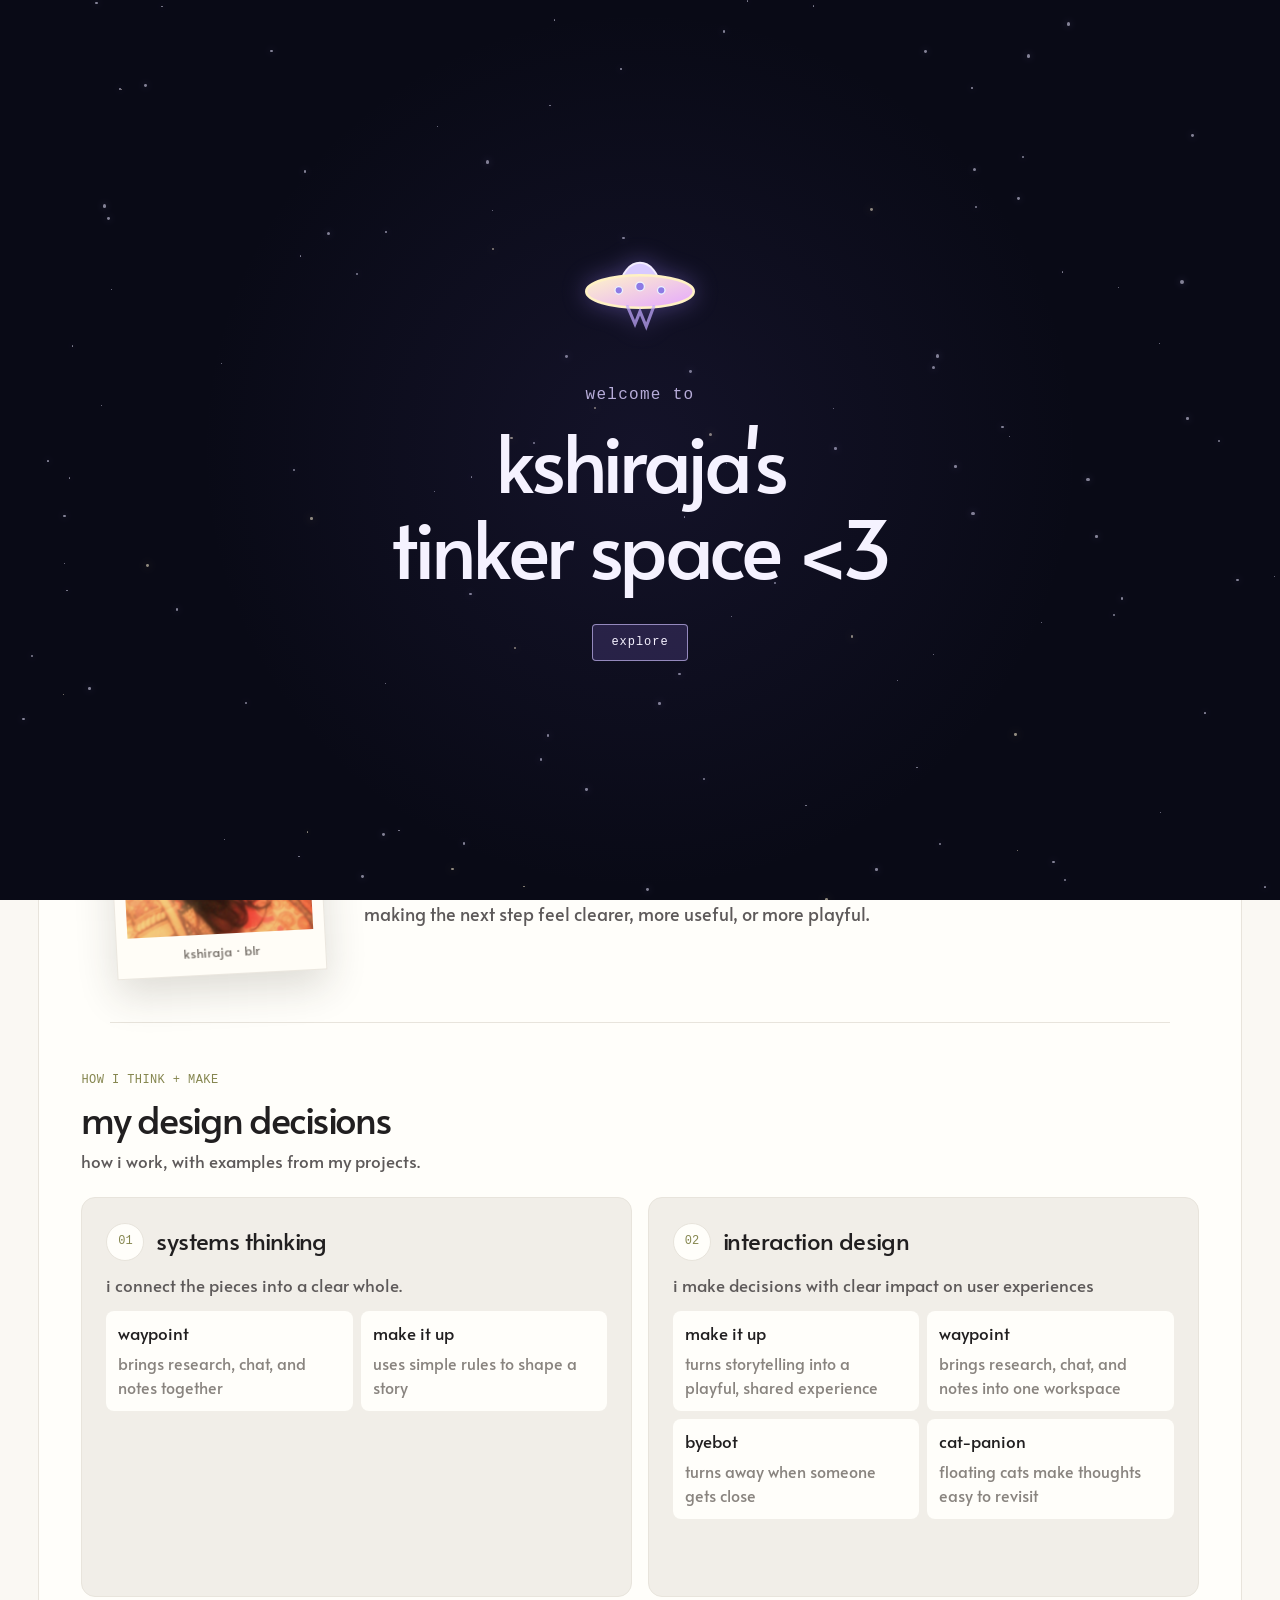
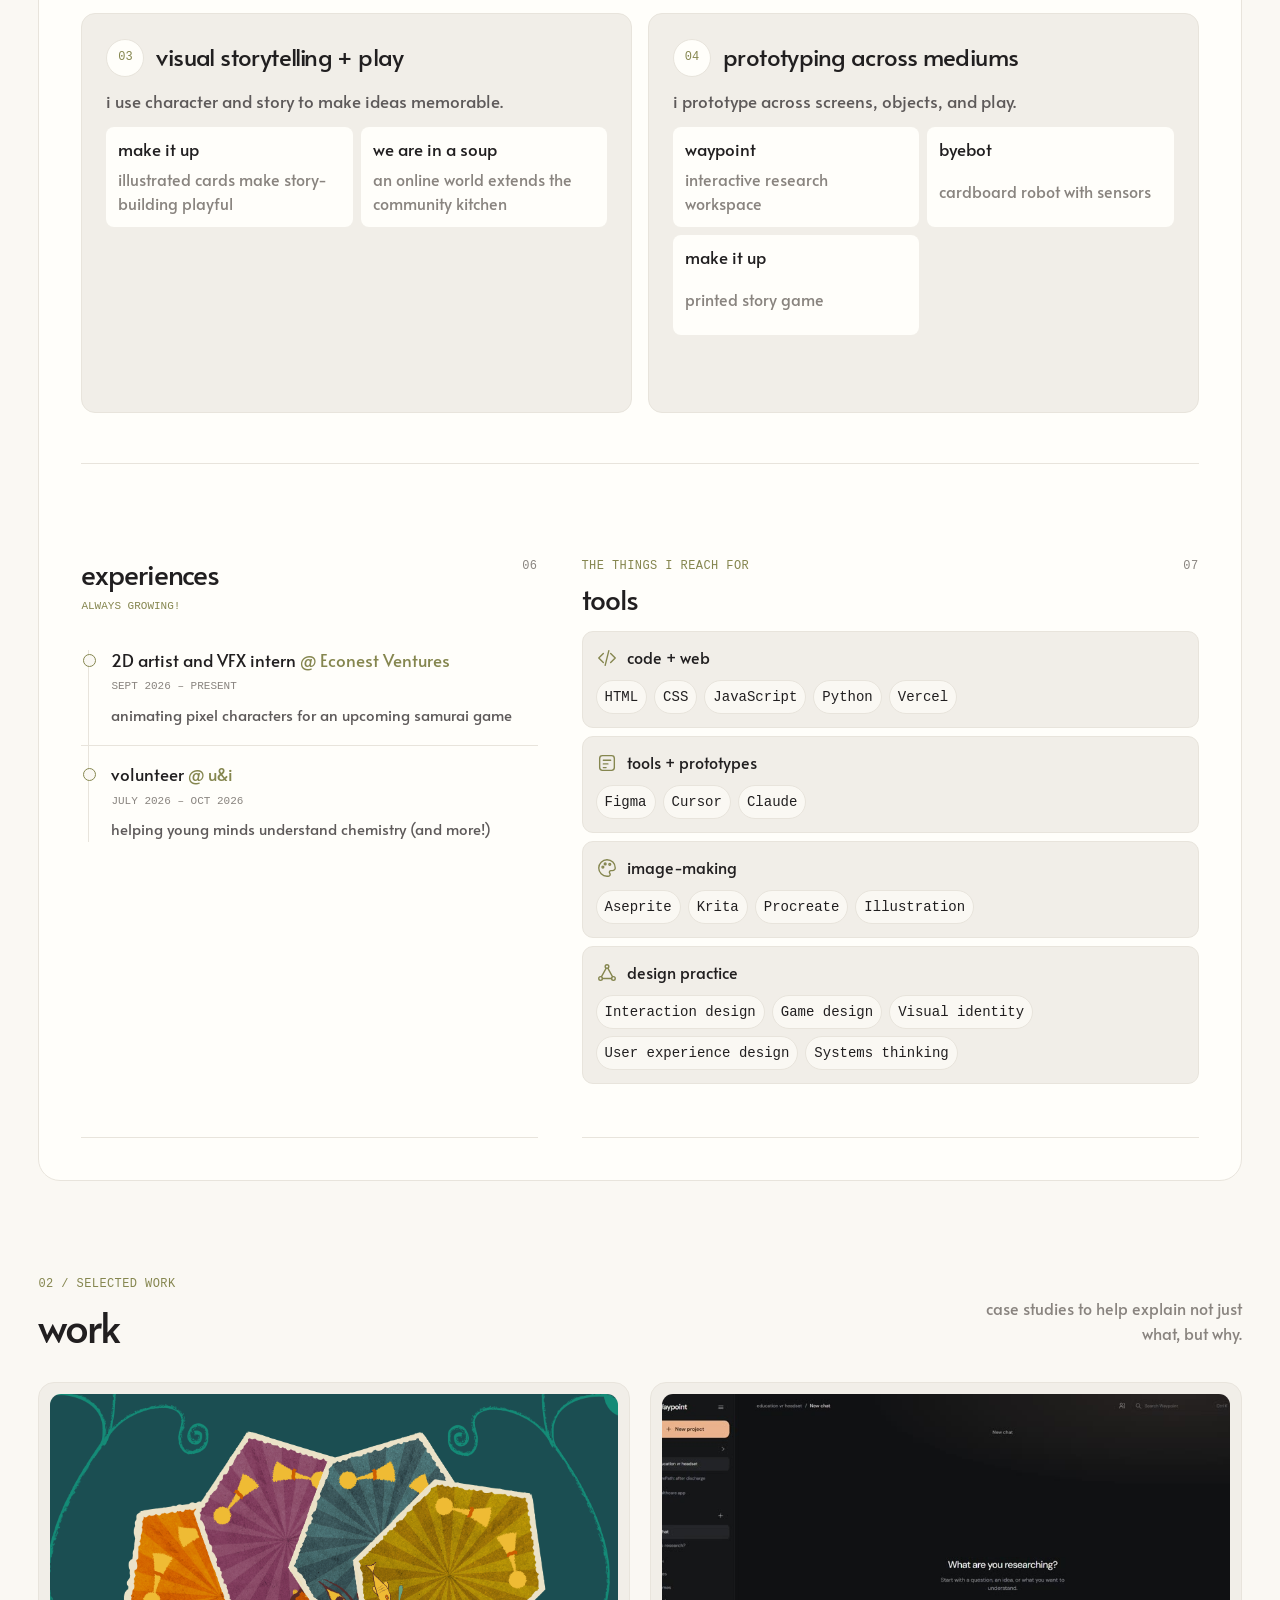
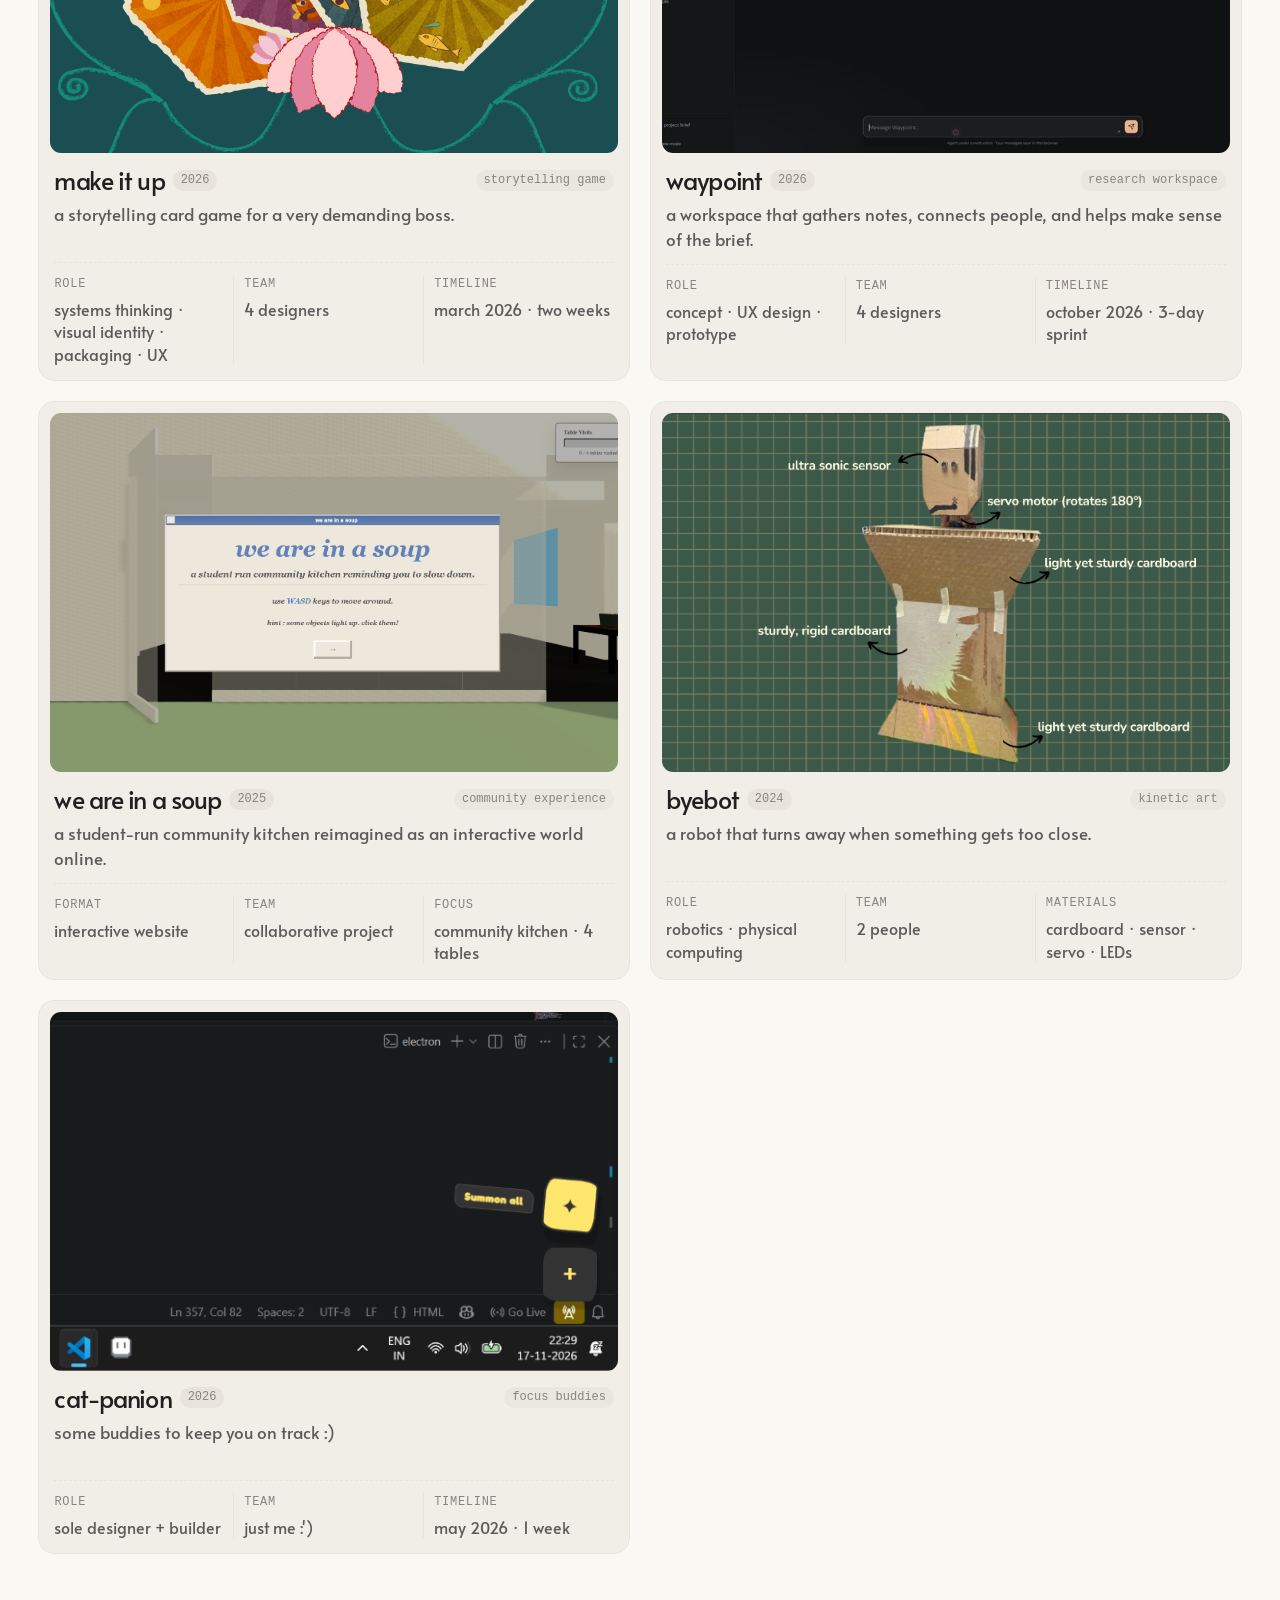
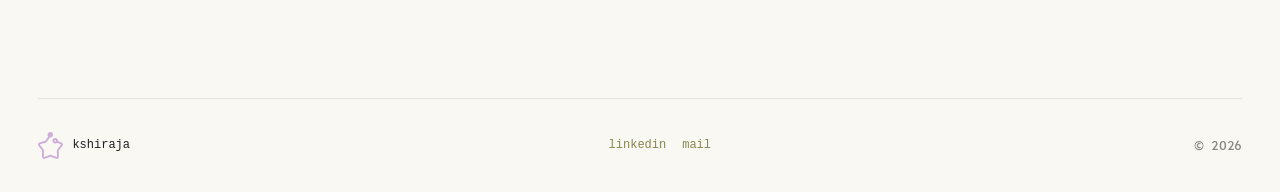
==== commit 900d8ca2: "updates" ====
--- a/index.html
+++ b/index.html
@@ -78,7 +78,7 @@
         <nav class="site-nav" aria-label="Main navigation">
           <a class="nav-link is-active" href="index.html" aria-current="page">work</a>
           <a class="nav-link" href="tinker.html">tinker</a>
-          <a class="nav-link" href="about.html">about</a>
+          <a class="nav-link" href="#about-me">about</a>
           <span class="nav-indicator" aria-hidden="true"></span>
         </nav>
         <button class="theme-toggle"
@@ -100,7 +100,7 @@
         <section class="home-hero reveal" aria-labelledby="home-title">
           <p class="eyebrow">curiosity first</p>
           <h1 id="home-title">kshiraja ragothaman</h1>
-          <p class="hero-subtitle">interdisciplinary designer who loves to play.</p>
+          <p class="hero-subtitle">designer-troubleshooter making tools for connection</p>
         </section>
 
         <section class="latest-log reveal" aria-labelledby="latest-log-title">
@@ -113,10 +113,154 @@
           <p class="latest-log__entry">new film class coming up, downloaded the rhyme game, rap career soon!?</p>
         </section>
 
+        <details class="home-about reveal" id="about-me" open>
+          <summary class="home-about__summary">
+            <span class="home-about__summary-copy">
+              <span class="home-about__kicker">fun trivia and more</span>
+              <span class="home-about__title" role="heading" aria-level="2">about me &lt;3</span>
+            </span>
+            <span class="home-about__toggle" aria-hidden="true"></span>
+          </summary>
+          <div class="home-about__content">
+            <div class="home-about__intro">
+              <figure class="about-polaroid home-about__polaroid">
+                <img src="assets/profile.jpg" alt="kshiraja, smiling at the camera." loading="lazy" decoding="async" />
+                <figcaption>kshiraja · blr</figcaption>
+              </figure>
+              <div>
+                <p class="eyebrow">hi! i'm kshiraja</p>
+                <p class="home-about__meta">creative applied computation · year 3 @ srishti manipal</p>
+                <p>i love tinkering with design, tech, and creativity. i'm an artist and illustrator at heart, and each practice i explore leaves its traces in the others.</p>
+                <p>i like understanding how things fit together, finding where people get stuck, and making the next step feel clearer, more useful, or more playful.</p>
+              </div>
+            </div>
+
+            <section class="home-about__practice" aria-labelledby="design-decisions-title">
+              <div class="home-about__section-heading">
+                <p class="eyebrow">how i think + make</p>
+                <h2 id="design-decisions-title">my design decisions</h2>
+                <p>how i work, with examples from my projects.</p>
+              </div>
+              <div class="home-about__decision-grid">
+                <article class="home-about__decision">
+                  <div class="home-about__decision-heading">
+                    <span class="home-about__decision-number">01</span>
+                    <h3>systems thinking</h3>
+                  </div>
+                  <p>i connect the pieces into a clear whole.</p>
+                  <ul class="home-about__projects" aria-label="Systems thinking in my projects">
+                    <li><a href="waypoint.html"><span class="home-about__project-name">waypoint</span><span>brings research, chat, and notes together</span></a></li>
+                    <li><a href="make-it-up.html"><span class="home-about__project-name">make it up</span><span>uses simple rules to shape a story</span></a></li>
+                  </ul>
+                </article>
+                <article class="home-about__decision">
+                  <div class="home-about__decision-heading">
+                    <span class="home-about__decision-number">02</span>
+                    <h3>interaction design</h3>
+                  </div>
+                  <p>i make decisions with clear impact on user experiences</p>
+                  <ul class="home-about__projects" aria-label="Interaction design in my projects">
+                    <li><a href="make-it-up.html"><span class="home-about__project-name">make it up</span><span>turns storytelling into a playful, shared experience</span></a></li>
+                    <li><a href="waypoint.html"><span class="home-about__project-name">waypoint</span><span>brings research, chat, and notes into one workspace</span></a></li>
+                    <li><a href="rejection-robot.html"><span class="home-about__project-name">byebot</span><span>turns away when someone gets close</span></a></li>
+                    <li><a href="cat-panion.html"><span class="home-about__project-name">cat-panion</span><span>floating cats make thoughts easy to revisit</span></a></li>
+                  </ul>
+                </article>
+                <article class="home-about__decision">
+                  <div class="home-about__decision-heading">
+                    <span class="home-about__decision-number">03</span>
+                    <h3>visual storytelling + play</h3>
+                  </div>
+                  <p>i use character and story to make ideas memorable.</p>
+                  <ul class="home-about__projects" aria-label="Visual storytelling and play in my projects">
+                    <li><a href="make-it-up.html"><span class="home-about__project-name">make it up</span><span>illustrated cards make story-building playful</span></a></li>
+                    <li><a href="we-are-in-a-soup.html"><span class="home-about__project-name">we are in a soup</span><span>an online world extends the community kitchen</span></a></li>
+                  </ul>
+                </article>
+                <article class="home-about__decision">
+                  <div class="home-about__decision-heading">
+                    <span class="home-about__decision-number">04</span>
+                    <h3>prototyping across mediums</h3>
+                  </div>
+                  <p>i prototype across screens, objects, and play.</p>
+                  <ul class="home-about__projects" aria-label="Prototyping across mediums in my projects">
+                    <li><a href="waypoint.html"><span class="home-about__project-name">waypoint</span><span>interactive research workspace</span></a></li>
+                    <li><a href="rejection-robot.html"><span class="home-about__project-name">byebot</span><span>cardboard robot with sensors</span></a></li>
+                    <li><a href="make-it-up.html"><span class="home-about__project-name">make it up</span><span>printed story game</span></a></li>
+                  </ul>
+                </article>
+              </div>
+            </section>
+
+            <div class="home-about__more-grid">
+              <section class="about-section home-about__extra" aria-labelledby="home-experience-title">
+                <div class="about-section-heading">
+                  <div><h2 id="home-experience-title">experiences</h2><p class="about-section-tagline"><span>always growing!</span></p></div>
+                  <span class="section-index">06</span>
+                </div>
+                <ol class="experience-list">
+                  <li>
+                    <div class="experience-entry">
+                      <h3>2D artist and VFX intern <span>@ Econest Ventures</span></h3>
+                      <p class="experience-date">sept 2026 – present</p>
+                      <p class="experience-description">animating pixel characters for an upcoming samurai game</p>
+                    </div>
+                  </li>
+                  <li>
+                    <div class="experience-entry">
+                      <h3>volunteer <span>@ u&amp;i</span></h3>
+                      <p class="experience-date">july 2026 – oct 2026</p>
+                      <p class="experience-description">helping young minds understand chemistry (and more!)</p>
+                    </div>
+                  </li>
+                </ol>
+              </section>
+
+              <section class="about-section home-about__extra" aria-labelledby="home-tools-title">
+                <div class="about-section-heading">
+                  <div><p class="eyebrow">the things i reach for</p><h2 id="home-tools-title">tools</h2></div>
+                  <span class="section-index">07</span>
+                </div>
+                <div class="about-skills-grid">
+                  <article class="about-skill-card">
+                    <div class="about-skill-heading">
+                      <svg viewBox="0 0 24 24" aria-hidden="true"><path d="m8 7-5 5 5 5M16 7l5 5-5 5M14 4l-4 16" /></svg>
+                      <h3>code + web</h3>
+                    </div>
+                    <div class="about-skill-tags"><span>HTML</span><span>CSS</span><span>JavaScript</span><span>Python</span><span>Vercel</span></div>
+                  </article>
+                  <article class="about-skill-card">
+                    <div class="about-skill-heading">
+                      <svg viewBox="0 0 24 24" aria-hidden="true"><rect x="4" y="4" width="16" height="16" rx="3" /><path d="M8 9h8M8 13h5M8 17h3" /></svg>
+                      <h3>tools + prototypes</h3>
+                    </div>
+                    <div class="about-skill-tags"><span>Figma</span><span>Cursor</span><span>Claude</span></div>
+                  </article>
+                  <article class="about-skill-card">
+                    <div class="about-skill-heading">
+                      <svg viewBox="0 0 24 24" aria-hidden="true"><path d="M12 3a9 9 0 1 0 0 18h1.5a2 2 0 0 0 1.5-3.3 1.7 1.7 0 0 1 1.3-2.8H18a3 3 0 0 0 3-3c0-5-4-8.9-9-8.9Z" /><circle cx="7.5" cy="11" r="1" /><circle cx="10" cy="7.5" r="1" /><circle cx="15" cy="8" r="1" /></svg>
+                      <h3>image-making</h3>
+                    </div>
+                    <div class="about-skill-tags"><span>Aseprite</span><span>Krita</span><span>Procreate</span><span>Illustration</span></div>
+                  </article>
+                  <article class="about-skill-card">
+                    <div class="about-skill-heading">
+                      <svg viewBox="0 0 24 24" aria-hidden="true"><circle cx="12" cy="5" r="2" /><circle cx="5" cy="18" r="2" /><circle cx="19" cy="18" r="2" /><path d="m11 7-5 9m7-9 5 9M7 18h10" /></svg>
+                      <h3>design practice</h3>
+                    </div>
+                    <div class="about-skill-tags"><span>Interaction design</span><span>Game design</span><span>Visual identity</span><span>User experience design</span><span>Systems thinking</span></div>
+                  </article>
+                </div>
+              </section>
+            </div>
+
+          </div>
+        </details>
+
         <section class="section work-section" id="work" aria-labelledby="work-title">
           <div class="section-heading reveal">
             <div>
-              <p class="eyebrow section-kicker">01 / selected work</p>
+              <p class="eyebrow section-kicker">02 / selected work</p>
               <h2 id="work-title">work</h2>
             </div>
             <p class="section-note">case studies to help explain not just what, but why.</p>
--- a/styles.css
+++ b/styles.css
@@ -18,8 +18,8 @@
   --radius-card: 16px;
   --radius-panel: 22px;
   --radius-pill: 999px;
-  --page-width: 1120px;
-  --page-gutter: clamp(22px, 5vw, 72px);
+  --page-width: 1440px;
+  --page-gutter: clamp(20px, 3vw, 48px);
   --font-display: "Alata", "Trebuchet MS", sans-serif;
   --font-mono: "Cousine", "Courier New", monospace;
   --ease-out: cubic-bezier(0.22, 1, 0.36, 1);
@@ -71,7 +71,7 @@
   background: var(--paper);
   color: var(--ink);
   font-family: var(--font-display);
-  font-size: 16px;
+  font-size: 18px;
   line-height: 1.6;
   -webkit-font-smoothing: antialiased;
   transition:
@@ -291,7 +291,7 @@
 
 .tinker-cursor-pop__description {
   color: #d3cbe3;
-  font-size: 12px;
+  font-size: 15px;
   line-height: 1.45;
 }
 
@@ -691,7 +691,7 @@
   gap: 9px;
   color: var(--ink);
   font-family: var(--font-mono);
-  font-size: 13px;
+  font-size: 14px;
   text-decoration: none;
 }
 
@@ -727,7 +727,7 @@
   margin: 0;
   color: var(--muted);
   font-family: var(--font-mono);
-  font-size: 10px;
+  font-size: 13px;
   letter-spacing: 0.035em;
 }
 
@@ -766,12 +766,12 @@
 }
 
 .nav-link {
-  min-width: 69px;
-  padding: 8px 13px;
+  min-width: 73px;
+  padding: 9px 14px;
   border-radius: var(--radius-pill);
   color: var(--olive);
   font-family: var(--font-mono);
-  font-size: 11px;
+  font-size: 14px;
   text-align: center;
   text-decoration: none;
   transition:
@@ -794,8 +794,8 @@
 
 .theme-toggle {
   display: grid;
-  width: 39px;
-  height: 39px;
+  width: 44px;
+  height: 44px;
   padding: 0;
   place-items: center;
   border: 1px solid transparent;
@@ -816,8 +816,8 @@
 }
 
 .icon {
-  width: 19px;
-  height: 19px;
+  width: 21px;
+  height: 21px;
   fill: none;
   stroke: currentColor;
   stroke-linecap: round;
@@ -846,6 +846,33 @@
     border-color var(--duration-medium) var(--ease-smooth),
     color var(--duration-medium) ease,
     transform var(--duration-medium) var(--ease-out);
+}
+
+.theme-toggle.is-theme-hint {
+  animation: theme-toggle-hint 1.6s ease-in-out both;
+}
+
+@keyframes theme-toggle-hint {
+  0%,
+  50%,
+  100% {
+    border-color: transparent;
+    background: transparent;
+    box-shadow: none;
+    filter: none;
+    transform: scale(1);
+  }
+
+  25%,
+  75% {
+    border-color: rgb(133 134 79 / 80%);
+    background: rgb(133 134 79 / 20%);
+    box-shadow:
+      0 0 0 6px rgb(133 134 79 / 26%),
+      0 0 24px rgb(133 134 79 / 72%);
+    filter: drop-shadow(0 0 8px rgb(133 134 79 / 58%));
+    transform: scale(1.08);
+  }
 }
 
 h1,
@@ -874,12 +901,12 @@
 .eyebrow {
   margin-bottom: 10px;
   color: var(--olive);
-  font-size: 10px;
+  font-size: 12px;
   text-transform: uppercase;
 }
 
 .home-hero {
-  max-width: 750px;
+  max-width: 980px;
   padding-block: clamp(28px, 4vw, 44px) 25px;
 }
 
@@ -900,11 +927,311 @@
 .hero-description {
   margin-bottom: 0;
   color: var(--ink-soft);
-  font-size: 17px;
+  font-size: 18px;
 }
 
 .home-main {
   padding-top: clamp(16px, 2.4vw, 26px);
+}
+
+.home-about {
+  margin-bottom: clamp(56px, 8vw, 94px);
+  overflow: hidden;
+  border: 1px solid var(--line);
+  border-radius: var(--radius-panel);
+  background: var(--surface);
+}
+
+.home-about__summary {
+  display: flex;
+  min-height: 76px;
+  align-items: center;
+  justify-content: space-between;
+  gap: 20px;
+  padding: 18px clamp(18px, 3vw, 30px);
+  cursor: pointer;
+  list-style: none;
+}
+
+.home-about__summary::-webkit-details-marker {
+  display: none;
+}
+
+.home-about__summary:focus-visible {
+  outline: 2px solid var(--lilac);
+  outline-offset: -4px;
+}
+
+.home-about__title {
+  color: var(--ink);
+  font-family: var(--font-display);
+  font-size: clamp(27px, 4vw, 38px);
+  letter-spacing: -0.045em;
+  line-height: 1.15;
+}
+
+.home-about__summary-copy {
+  display: grid;
+  gap: 5px;
+}
+
+.home-about__kicker {
+  color: var(--olive);
+  font-family: var(--font-mono);
+  font-size: 12px;
+  letter-spacing: 0.04em;
+  text-transform: uppercase;
+}
+
+.home-about__toggle {
+  flex: 0 0 auto;
+  color: var(--olive);
+  font-family: var(--font-mono);
+  font-size: 13px;
+  text-transform: uppercase;
+}
+
+.home-about__toggle::after {
+  content: "open ↓";
+}
+
+.home-about[open] .home-about__toggle::after {
+  content: "close ↑";
+}
+
+.home-about[open] > .home-about__summary {
+  border-bottom: 1px solid var(--line);
+}
+
+.home-about__content {
+  padding: clamp(22px, 4vw, 42px);
+}
+
+.home-about__intro {
+  display: grid;
+  grid-template-columns: minmax(160px, 210px) minmax(0, 1fr);
+  align-items: center;
+  gap: clamp(20px, 4vw, 44px);
+  max-width: 1060px;
+  margin: 0 auto;
+  padding-bottom: clamp(28px, 5vw, 48px);
+  border-bottom: 1px solid var(--line);
+}
+
+.home-about__polaroid {
+  width: min(100%, 180px);
+  margin: 0;
+}
+
+.home-about__polaroid figcaption {
+  position: absolute;
+  right: 8px;
+  bottom: 11px;
+  left: 8px;
+  color: #77716a;
+  font-family: var(--font-display);
+  font-size: 13px;
+  text-align: center;
+}
+
+.home-about__intro .eyebrow {
+  margin-bottom: 8px;
+}
+
+.home-about__intro p:not(.eyebrow) {
+  max-width: 680px;
+  margin: 0 0 10px;
+  color: var(--ink-soft);
+  font-size: 18px;
+  line-height: 1.75;
+}
+
+.home-about__intro p:last-child {
+  margin-bottom: 0;
+}
+
+.home-about__meta {
+  color: var(--olive) !important;
+  font-family: var(--font-mono);
+  font-size: 13px !important;
+}
+
+.home-about__practice {
+  max-width: 1180px;
+  margin: 0 auto;
+  padding-top: clamp(30px, 5vw, 48px);
+}
+
+.home-about__section-heading {
+  margin-bottom: 22px;
+}
+
+.home-about__section-heading .eyebrow {
+  margin-bottom: 6px;
+}
+
+.home-about__section-heading h2 {
+  margin-bottom: 7px;
+  font-size: clamp(26px, 4vw, 38px);
+  letter-spacing: -0.045em;
+  line-height: 1.15;
+}
+
+.home-about__section-heading > p:last-child {
+  max-width: 620px;
+  margin-bottom: 0;
+  color: var(--ink-soft);
+  font-size: 17px;
+  line-height: 1.65;
+}
+
+.home-about__decision-grid {
+  display: grid;
+  grid-template-columns: repeat(2, minmax(0, 1fr));
+  gap: 16px;
+}
+
+.home-about__decision {
+  min-width: 0;
+  height: 400px;
+  padding: clamp(16px, 2.5vw, 24px);
+  border: 1px solid var(--line);
+  border-radius: 14px;
+  background: var(--surface-soft);
+}
+
+.home-about__decision-heading {
+  display: flex;
+  align-items: center;
+  gap: 12px;
+  margin-bottom: 10px;
+}
+
+.home-about__decision-number {
+  display: grid;
+  width: 38px;
+  height: 38px;
+  flex: 0 0 auto;
+  place-items: center;
+  border: 1px solid var(--line);
+  border-radius: 50%;
+  background: var(--surface);
+  color: var(--olive);
+  font-family: var(--font-mono);
+  font-size: 12px;
+}
+
+.home-about__decision h3 {
+  margin: 0;
+  color: var(--ink);
+  font-size: clamp(20px, 2vw, 24px);
+  font-weight: 400;
+  letter-spacing: -0.025em;
+}
+
+.home-about__decision > p {
+  min-height: 0;
+  margin: 0 0 12px;
+  color: var(--ink-soft);
+  font-size: 17px;
+  line-height: 1.65;
+}
+
+.home-about__projects {
+  display: grid;
+  grid-template-columns: repeat(2, minmax(0, 1fr));
+  grid-auto-rows: 100px;
+  gap: 8px;
+  margin: 0;
+  padding: 0;
+  list-style: none;
+}
+
+.home-about__projects a {
+  display: grid;
+  gap: 3px;
+  height: 100%;
+  padding: 10px 12px;
+  border-radius: 8px;
+  background: var(--surface);
+  color: var(--ink);
+  font-size: 16px;
+  line-height: 1.5;
+  text-decoration: none;
+  transition: background-color var(--duration-fast) ease, transform var(--duration-fast) ease;
+}
+
+.home-about__projects a:hover,
+.home-about__projects a:focus-visible {
+  background: var(--surface-soft);
+  transform: translateX(2px);
+}
+
+.home-about__project-name {
+  color: var(--ink);
+  font-family: var(--font-display);
+  font-size: 17px;
+}
+
+.home-about__projects a > span:last-child {
+  color: var(--muted);
+  font-size: 16px;
+  line-height: 1.5;
+}
+
+.home-about__more-grid {
+  display: grid;
+  grid-template-columns: minmax(0, 0.85fr) minmax(0, 1.15fr);
+  gap: clamp(22px, 4vw, 44px);
+  max-width: 1180px;
+  margin: clamp(32px, 5vw, 50px) auto 0;
+  padding-top: clamp(28px, 4vw, 40px);
+  border-top: 1px solid var(--line);
+}
+
+.home-about__extra {
+  min-width: 0;
+  margin: 0;
+  padding: 0;
+  border: 0;
+}
+
+.home-about__extra .about-section-heading {
+  align-items: flex-start;
+  margin-bottom: 16px;
+}
+
+.home-about__extra .about-section-heading h2 {
+  font-size: clamp(22px, 2.8vw, 28px);
+}
+
+.home-about__extra .about-section-heading .eyebrow {
+  margin-bottom: 5px;
+}
+
+.home-about__extra .about-skills-grid {
+  grid-template-columns: 1fr;
+  gap: 8px;
+}
+
+.home-about__extra .about-skill-card {
+  min-height: 0;
+  padding: 13px;
+  border-radius: 11px;
+  background: var(--surface-soft);
+}
+
+.home-about__extra .about-skill-heading {
+  margin-bottom: 9px;
+}
+
+.home-about__extra .about-skill-heading h3 {
+  font-size: 16px;
+}
+
+.home-about__extra .about-skill-tags span {
+  padding: 5px 8px;
+  font-size: 14px;
 }
 
 .section {
@@ -936,7 +1263,7 @@
   max-width: 275px;
   margin-bottom: 4px;
   color: var(--muted);
-  font-size: 12px;
+  font-size: 16px;
   text-align: right;
 }
 
@@ -1105,7 +1432,7 @@
   padding: 2px 8px;
   border-radius: var(--radius-pill);
   font-family: var(--font-mono);
-  font-size: 8px;
+  font-size: 12px;
   line-height: 1.25;
 }
 
@@ -1126,7 +1453,7 @@
   min-height: 2.8em;
   margin: 7px 0 0;
   color: var(--ink-soft);
-  font-size: 14px;
+  font-size: 17px;
   line-height: 1.45;
 }
 
@@ -1153,7 +1480,7 @@
 .project-card__facts dt {
   color: var(--muted);
   font-family: var(--font-mono);
-  font-size: 8px;
+  font-size: 12px;
   letter-spacing: .06em;
   text-transform: uppercase;
 }
@@ -1161,7 +1488,7 @@
 .project-card__facts dd {
   margin: 4px 0 0;
   color: var(--ink-soft);
-  font-size: 10px;
+  font-size: 16px;
   line-height: 1.4;
 }
 
@@ -1186,7 +1513,7 @@
 .latest-log__header h2 {
   margin: 0;
   font-family: var(--font-mono);
-  font-size: 12px;
+  font-size: 14px;
   font-weight: 400;
   letter-spacing: .05em;
   text-transform: uppercase;
@@ -1194,19 +1521,19 @@
 
 .latest-log__header time {
   color: #aaa7a1;
-  font-size: 11px;
+  font-size: 13px;
 }
 
 .latest-log__title {
   margin: 1px 0 0;
   color: #fff;
+  font-size: 18px;
+}
+
+.latest-log__entry {
+  margin: 0;
+  color: #c5c2bc;
   font-size: 17px;
-}
-
-.latest-log__entry {
-  margin: 0;
-  color: #c5c2bc;
-  font-size: 14px;
   line-height: 1.5;
 }
 
@@ -1217,7 +1544,7 @@
   margin-left: auto;
   color: #d5c7ff;
   font-family: var(--font-mono);
-  font-size: 12px;
+  font-size: 14px;
   text-decoration: underline;
   text-decoration-color: rgb(213 199 255 / 55%);
   text-underline-offset: 4px;
@@ -1258,7 +1585,7 @@
 .case-maintenance-notice p {
   margin: 0;
   color: #f5f3ed;
-  font-size: 14px;
+  font-size: 17px;
   line-height: 1.5;
 }
 
@@ -1274,7 +1601,7 @@
   margin-bottom: 20px;
   color: var(--olive);
   font-family: var(--font-mono);
-  font-size: 10px;
+  font-size: 12px;
   text-decoration: none;
   text-transform: uppercase;
 }
@@ -1289,7 +1616,7 @@
 .logs-subtitle {
   margin: 0;
   color: var(--ink-soft);
-  font-size: 15px;
+  font-size: 17px;
 }
 
 .logs-timeline {
@@ -1334,7 +1661,7 @@
 .logs-timeline time {
   color: var(--muted);
   font-family: var(--font-mono);
-  font-size: 10px;
+  font-size: 12px;
   letter-spacing: .04em;
   text-transform: uppercase;
 }
@@ -1342,7 +1669,7 @@
 .logs-timeline p {
   margin: -2px 0 0;
   color: var(--ink-soft);
-  font-size: 16px;
+  font-size: 17px;
   line-height: 1.55;
 }
 
@@ -1354,11 +1681,11 @@
   gap: 18px;
   border-top: 1px solid var(--line);
   color: var(--muted);
-  font-size: 10px;
+  font-size: 12px;
 }
 
 .footer-mark {
-  font-size: 11px;
+  font-size: 12px;
 }
 
 .footer-mark .star-mark {
@@ -1380,7 +1707,7 @@
   align-items: center;
   gap: 16px;
   font-family: var(--font-mono);
-  font-size: 10px;
+  font-size: 12px;
 }
 
 .footer-links a {
@@ -1398,7 +1725,7 @@
 .about-aside-link {
   color: var(--olive);
   font-family: var(--font-mono);
-  font-size: 10px;
+  font-size: 12px;
   text-decoration: none;
 }
 
@@ -1452,7 +1779,7 @@
   max-width: 520px;
   margin-bottom: 11px;
   color: var(--ink-soft);
-  font-size: 15px;
+  font-size: 17px;
 }
 
 .pinboard {
@@ -1560,7 +1887,7 @@
   padding: 9px 4px 3px;
   background: transparent;
   color: #fff;
-  font-size: 15px;
+  font-size: 16px;
   line-height: 1.45;
   text-align: left;
   text-shadow: 0 1px 5px rgb(0 0 0 / 32%);
@@ -1602,7 +1929,7 @@
 
 .tinker-card.tile-short .tinker-description {
   padding: 7px 4px 2px;
-  font-size: 13px;
+  font-size: 15px;
   line-height: 1.35;
 }
 
@@ -1735,7 +2062,7 @@
   place-content: center;
   background: var(--tile-overlay);
   color: var(--tile-ink, #39343a);
-  font-size: 14px;
+  font-size: 16px;
   line-height: 1.6;
   opacity: 0;
   transform: translateY(7px);
@@ -1851,7 +2178,7 @@
   padding: 6px 10px;
   border-radius: 8px;
   color: var(--muted);
-  font-size: 12px;
+  font-size: 14px;
   text-decoration: none;
   transition:
     color var(--duration-fast) ease,
@@ -1946,14 +2273,14 @@
   margin: 0 0 18px;
   color: var(--olive);
   font-family: var(--font-mono);
-  font-size: 10px;
+  font-size: 12px;
   line-height: 1.7;
 }
 
 .bio-copy {
   margin: 0 0 12px;
   color: var(--ink-soft);
-  font-size: 13px;
+  font-size: 16px;
   line-height: 1.8;
 }
 
@@ -1980,7 +2307,7 @@
 .about-section-heading > .section-index {
   padding-bottom: 3px;
   color: var(--muted);
-  font-size: 10px;
+  font-size: 12px;
 }
 
 .community-note {
@@ -1993,7 +2320,7 @@
   border-radius: 16px;
   background: #f0e5f1;
   color: #554a57;
-  font-size: 13px;
+  font-size: 15px;
 }
 
 :root[data-theme="dark"] .community-note {
@@ -2017,13 +2344,13 @@
   gap: 5px 11px;
   margin: 7px 0 0;
   color: var(--muted);
-  font-size: 11px;
+  font-size: 13px;
 }
 
 .about-section-tagline span {
   color: var(--olive);
   font-family: var(--font-mono);
-  font-size: 9px;
+  font-size: 11px;
   text-transform: uppercase;
 }
 
@@ -2069,7 +2396,7 @@
 
 .experience-entry h3 {
   margin: 0 0 5px;
-  font-size: 15px;
+  font-size: 17px;
   font-weight: 400;
   line-height: 1.5;
 }
@@ -2082,142 +2409,15 @@
   margin: 0 0 7px;
   color: var(--muted);
   font-family: var(--font-mono);
-  font-size: 9px;
+  font-size: 11px;
   text-transform: uppercase;
 }
 
 .experience-description {
   margin: 0;
   color: var(--ink-soft);
-  font-size: 12px;
+  font-size: 15px;
   line-height: 1.65;
-}
-
-.about-window {
-  overflow: hidden;
-  border: 1px solid var(--line);
-  border-radius: 15px;
-  background: var(--surface);
-  box-shadow: 0 15px 40px rgb(46 40 56 / 8%);
-}
-
-.about-window__chrome {
-  display: flex;
-  align-items: center;
-  gap: 6px;
-  min-height: 39px;
-  padding: 0 13px;
-  border-bottom: 1px solid var(--line);
-  background: var(--surface-soft);
-}
-
-.about-window__chrome > span {
-  width: 8px;
-  height: 8px;
-  border-radius: 50%;
-  background: #d79186;
-}
-
-.about-window__chrome > span:nth-child(2) {
-  background: #d5bd79;
-}
-
-.about-window__chrome > span:nth-child(3) {
-  background: #91b28a;
-}
-
-.about-window__chrome p {
-  margin: 0 auto;
-  padding-right: 38px;
-  color: var(--muted);
-  font-family: var(--font-mono);
-  font-size: 9px;
-}
-
-.about-window__tabs {
-  display: flex;
-  gap: 4px;
-  padding: 10px 12px 0;
-  overflow-x: auto;
-  border-bottom: 1px solid var(--line);
-}
-
-.about-window__tab {
-  flex: 0 0 auto;
-  padding: 9px 14px;
-  border: 1px solid transparent;
-  border-bottom: 0;
-  border-radius: 9px 9px 0 0;
-  background: transparent;
-  color: var(--muted);
-  font-family: var(--font-mono);
-  font-size: 10px;
-  cursor: pointer;
-}
-
-.about-window__tab:hover,
-.about-window__tab:focus-visible {
-  color: var(--ink);
-}
-
-.about-window__tab.is-selected {
-  border-color: var(--line);
-  background: var(--surface-soft);
-  color: var(--ink);
-}
-
-.about-window__panel {
-  display: grid;
-  grid-template-columns: minmax(0, 1.25fr) minmax(145px, 0.75fr);
-  align-items: center;
-  gap: clamp(18px, 3vw, 36px);
-  min-height: 235px;
-  padding: clamp(16px, 3vw, 28px);
-  background: var(--surface-soft);
-}
-
-.about-window__artwork {
-  min-width: 0;
-  overflow: hidden;
-  border: 1px solid rgb(79 70 61 / 9%);
-  border-radius: 12px;
-  box-shadow: 0 10px 24px rgb(52 43 34 / 10%);
-  transform: rotate(-1deg);
-}
-
-.about-tab-art {
-  display: block;
-  width: 100%;
-  height: auto;
-}
-
-.about-tab-art[hidden] {
-  display: none;
-}
-
-.about-window__copy {
-  display: grid;
-  justify-items: start;
-  gap: 9px;
-  padding-right: 8px;
-}
-
-.about-window__panel > span {
-  color: var(--lilac);
-  font-size: 25px;
-}
-
-.about-window__panel p {
-  margin: 0;
-  color: var(--muted);
-  font-size: 13px;
-}
-
-.about-window__panel h3 {
-  margin: 0;
-  color: var(--ink);
-  font-size: clamp(20px, 2.8vw, 28px);
-  font-weight: 400;
 }
 
 .about-skills-grid {
@@ -2254,7 +2454,7 @@
 
 .about-skill-heading h3 {
   margin: 0;
-  font-size: 14px;
+  font-size: 16px;
   font-weight: 400;
 }
 
@@ -2271,13 +2471,13 @@
   background: var(--paper);
   color: var(--ink);
   font-family: var(--font-mono);
-  font-size: 12px;
+  font-size: 14px;
 }
 
 .contact-note {
   color: var(--muted);
   font-family: var(--font-mono);
-  font-size: 11px;
+  font-size: 13px;
 }
 
 .case-study {
@@ -2295,7 +2495,7 @@
   margin-bottom: 20px;
   color: var(--olive);
   font-family: var(--font-mono);
-  font-size: 10px;
+  font-size: 12px;
   text-decoration: none;
 }
 
@@ -2397,14 +2597,14 @@
 .case-meta-grid dt {
   color: var(--blue);
   font-family: var(--font-mono);
-  font-size: 9px;
+  font-size: 11px;
   text-transform: uppercase;
 }
 
 .case-meta-grid dd {
   margin: 0;
   color: var(--ink-soft);
-  font-size: 14px;
+  font-size: 16px;
   line-height: 1.65;
 }
 
@@ -2435,7 +2635,7 @@
   margin: 0;
   padding-left: 18px;
   color: var(--ink-soft);
-  font-size: 15px;
+  font-size: 17px;
   line-height: 1.75;
 }
 
@@ -2452,7 +2652,7 @@
   border-radius: 0;
   background: var(--surface);
   list-style: none;
-  font-size: 15px;
+  font-size: 17px;
 }
 
 .case-outcomes li::before {
@@ -2504,7 +2704,7 @@
   display: grid;
   gap: 12px;
   color: var(--ink-soft);
-  font-size: 16px;
+  font-size: 17px;
   line-height: 1.8;
 }
 
@@ -2598,12 +2798,12 @@
   display: flex;
   flex-direction: column;
   gap: 14px;
-  font-size: 12px;
+  font-size: 14px;
 }
 
 .case-section--steps .case-inline-list strong::before {
   color: var(--olive);
-  font-size: 10px;
+  font-size: 11px;
   counter-increment: case-step;
   content: "0" counter(case-step);
 }
@@ -2656,7 +2856,7 @@
   margin-bottom: 10px;
   color: var(--olive);
   font-family: var(--font-mono);
-  font-size: 10px;
+  font-size: 11px;
   text-transform: uppercase;
 }
 
@@ -2705,7 +2905,7 @@
 .case-credits {
   padding-block: 24px;
   color: var(--muted);
-  font-size: 13px;
+  font-size: 15px;
 }
 
 .case-credits strong { color: var(--ink); font-weight: 400; }
@@ -2719,7 +2919,7 @@
   border-radius: 0;
   color: var(--olive);
   font-family: var(--font-mono);
-  font-size: 12px;
+  font-size: 13px;
   text-decoration: none;
 }
 
@@ -3051,7 +3251,7 @@
   .nav-link {
     min-width: 66px;
     padding-inline: 11px;
-    font-size: 10px;
+    font-size: 12px;
   }
 
   .home-hero {
@@ -3064,7 +3264,7 @@
   }
 
   .hero-description {
-    font-size: 15px;
+    font-size: 16px;
   }
 
   .home-hero .page-switcher {
@@ -3182,13 +3382,13 @@
     top: 7px;
     right: 8px;
     left: 8px;
-    font-size: 12px;
+    font-size: 14px;
   }
 
   .tinker-card.has-media .tinker-description {
     inset: auto 6px 6px;
     padding: 7px 3px 2px;
-    font-size: clamp(11px, 3vw, 13px);
+    font-size: clamp(13px, 3vw, 15px);
     line-height: 1.3;
   }
 
@@ -3206,7 +3406,7 @@
 
   .tile-description {
     padding: 16px;
-    font-size: 12px;
+    font-size: 15px;
   }
 
   .about-page {
@@ -3244,7 +3444,7 @@
   .about-nav-link {
     padding: 6px 9px;
     font-family: var(--font-mono);
-    font-size: 9px;
+    font-size: 11px;
   }
 
   .about-intro {
@@ -3253,7 +3453,7 @@
     padding-bottom: 36px;
   }
 
-  .about-polaroid {
+  .about-polaroid:not(.home-about__polaroid) {
     width: min(80%, 300px);
     margin-inline: auto;
   }
@@ -3268,18 +3468,6 @@
 
   .about-section {
     padding-block: 34px;
-  }
-
-  .about-window__panel {
-    grid-template-columns: 1fr;
-    gap: 16px;
-    min-height: 0;
-  }
-
-  .about-window__copy {
-    justify-items: center;
-    padding: 0 0 5px;
-    text-align: center;
   }
 
   .about-skills-grid {
@@ -3328,7 +3516,7 @@
 
   .about-nav-link {
     padding-inline: 7px;
-    font-size: 8px;
+    font-size: 10px;
   }
 }
 
@@ -3444,7 +3632,7 @@
   max-width: 430px;
   margin: 0;
   color: var(--ink-soft);
-  font-size: 15px;
+  font-size: 17px;
   line-height: 1.7;
 }
 
@@ -3452,7 +3640,7 @@
   margin-top: 9px;
   color: var(--muted);
   font-family: var(--font-mono);
-  font-size: 10px;
+  font-size: 12px;
 }
 
 .make-it-up-problem-flow {
@@ -3469,7 +3657,7 @@
   margin: 0;
   color: var(--muted);
   font-family: var(--font-mono);
-  font-size: 10px;
+  font-size: 12px;
   font-weight: 400;
   letter-spacing: 0.04em;
   text-transform: uppercase;
@@ -3488,7 +3676,7 @@
 .make-it-up-problem-flow li > span {
   color: var(--olive);
   font-family: var(--font-mono);
-  font-size: 10px;
+  font-size: 12px;
 }
 
 .make-it-up-problem-flow strong {
@@ -3499,7 +3687,7 @@
 
 .make-it-up-problem-flow small {
   color: var(--muted);
-  font-size: 12px;
+  font-size: 14px;
   line-height: 1.5;
 }
 
@@ -3531,7 +3719,7 @@
 .make-it-up-section-intro {
   margin: 0;
   color: var(--muted);
-  font-size: 14px;
+  font-size: 16px;
 }
 
 .make-it-up-deck {
@@ -3601,14 +3789,14 @@
   margin: 13px 0 3px;
   color: var(--ink);
   font-family: var(--font-mono);
-  font-size: 11px;
+  font-size: 13px;
   text-transform: uppercase;
 }
 
 .playing-card-description {
   margin: 0;
   color: var(--muted);
-  font-size: 12px;
+  font-size: 15px;
   line-height: 1.5;
 }
 
@@ -3643,7 +3831,7 @@
 .make-it-up-how-to-play p {
   margin: 8px 0 0;
   color: var(--ink-soft);
-  font-size: 13px;
+  font-size: 16px;
   line-height: 1.7;
 }
 
@@ -3669,7 +3857,7 @@
   gap: 15px;
   padding-top: 14px;
   color: var(--ink);
-  font-size: 15px;
+  font-size: 16px;
   line-height: 1.5;
   list-style: none;
 }
@@ -3727,7 +3915,7 @@
 .make-it-up-takeaway-grid p {
   margin: 0;
   color: var(--ink-soft);
-  font-size: 13px;
+  font-size: 16px;
   line-height: 1.7;
 }
 
@@ -3938,7 +4126,7 @@
 .case-study--editorial .case-meta dd,
 .case-study--editorial .case-meta-grid dd {
   color: var(--ink-soft);
-  font-size: 14px;
+  font-size: 16px;
   line-height: 1.65;
 }
 
@@ -4022,7 +4210,7 @@
   max-width: 780px;
   margin: 12px 0 0;
   color: var(--ink-soft);
-  font-size: 16px;
+  font-size: 17px;
   line-height: 1.75;
 }
 
@@ -4031,7 +4219,7 @@
 .case-study--editorial .reflection,
 .case-study--editorial .takeaway {
   color: var(--ink-soft);
-  font-size: 16px;
+  font-size: 17px;
   line-height: 1.8;
 }
 
@@ -4112,7 +4300,7 @@
   border-radius: 0;
   background: var(--surface-soft);
   color: var(--ink-soft);
-  font-size: 14px;
+  font-size: 16px;
   line-height: 1.7;
 }
 
@@ -4160,7 +4348,7 @@
 .case-study--editorial .iteration p,
 .case-study--editorial .walkthrough-item p {
   color: var(--ink-soft);
-  font-size: 14px;
+  font-size: 16px;
   line-height: 1.7;
 }
 
@@ -4185,7 +4373,7 @@
   border: 0;
   background: transparent;
   color: var(--ink-soft);
-  font-size: 16px;
+  font-size: 17px;
   line-height: 1.8;
 }
 
@@ -4270,3 +4458,72 @@
     grid-template-columns: 1fr;
   }
 }
+
+@media (max-width: 900px) {
+  .home-about__decision-grid {
+    grid-template-columns: repeat(2, minmax(0, 1fr));
+  }
+
+  .home-about__decision {
+    height: 440px;
+  }
+
+  .home-about__projects {
+    grid-auto-rows: 120px;
+  }
+}
+
+@media (max-width: 680px) {
+  .home-about__decision-grid {
+    grid-template-columns: 1fr;
+  }
+}
+
+@media (max-width: 540px) {
+  .home-about__summary {
+    min-height: 66px;
+  }
+
+  .home-about__content {
+    padding: 20px;
+  }
+
+  .home-about__intro {
+    grid-template-columns: minmax(110px, 130px) minmax(0, 1fr);
+    align-items: start;
+    gap: 16px;
+  }
+
+  .home-about__polaroid {
+    width: min(100%, 130px);
+    padding: 7px 7px 32px;
+  }
+
+  .home-about__polaroid figcaption {
+    bottom: 8px;
+    font-size: 11px;
+  }
+
+  .home-about__intro p:not(.eyebrow) {
+    font-size: 16px;
+  }
+
+  .home-about__decision-grid {
+    gap: 12px;
+  }
+
+  .home-about__decision {
+    height: auto;
+    border: 1px solid var(--line);
+    border-radius: 14px;
+  }
+
+  .home-about__projects {
+    grid-template-columns: 1fr;
+    grid-auto-rows: 120px;
+  }
+
+  .home-about__more-grid {
+    grid-template-columns: 1fr;
+  }
+}
